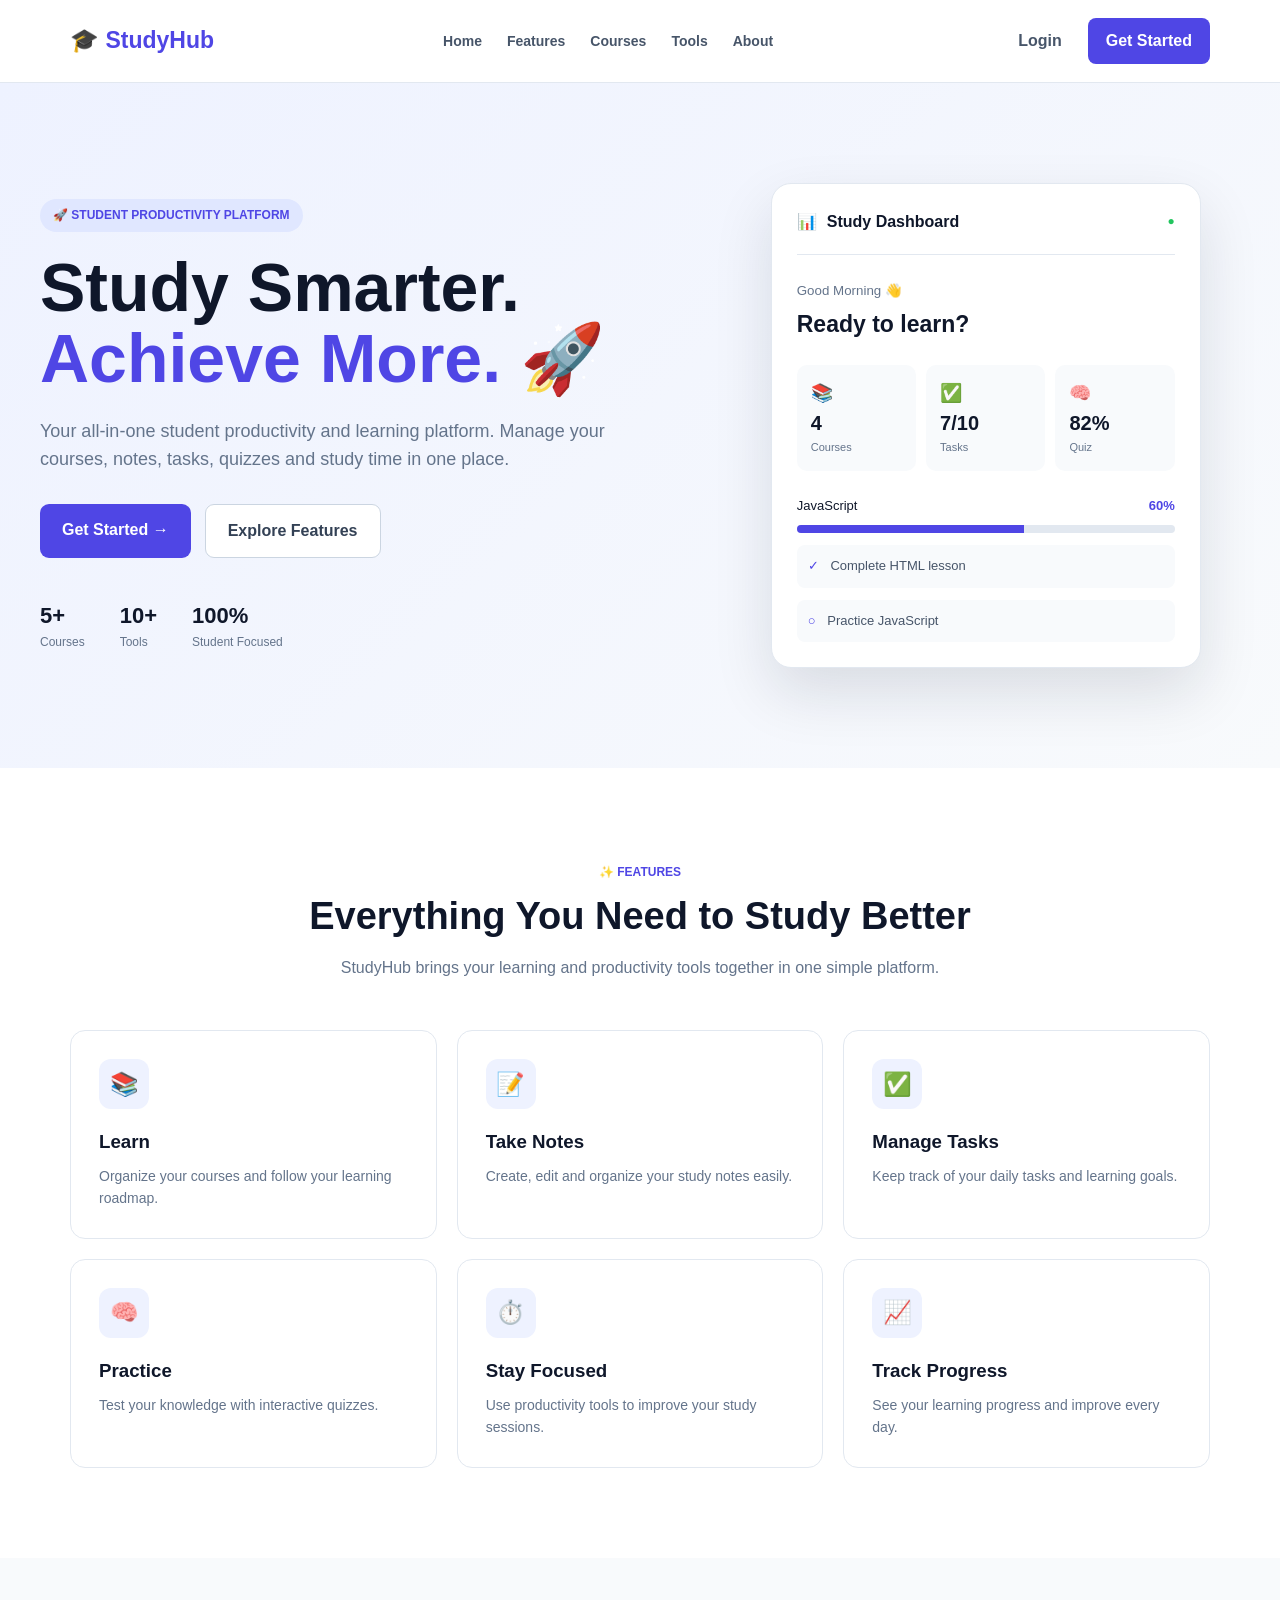
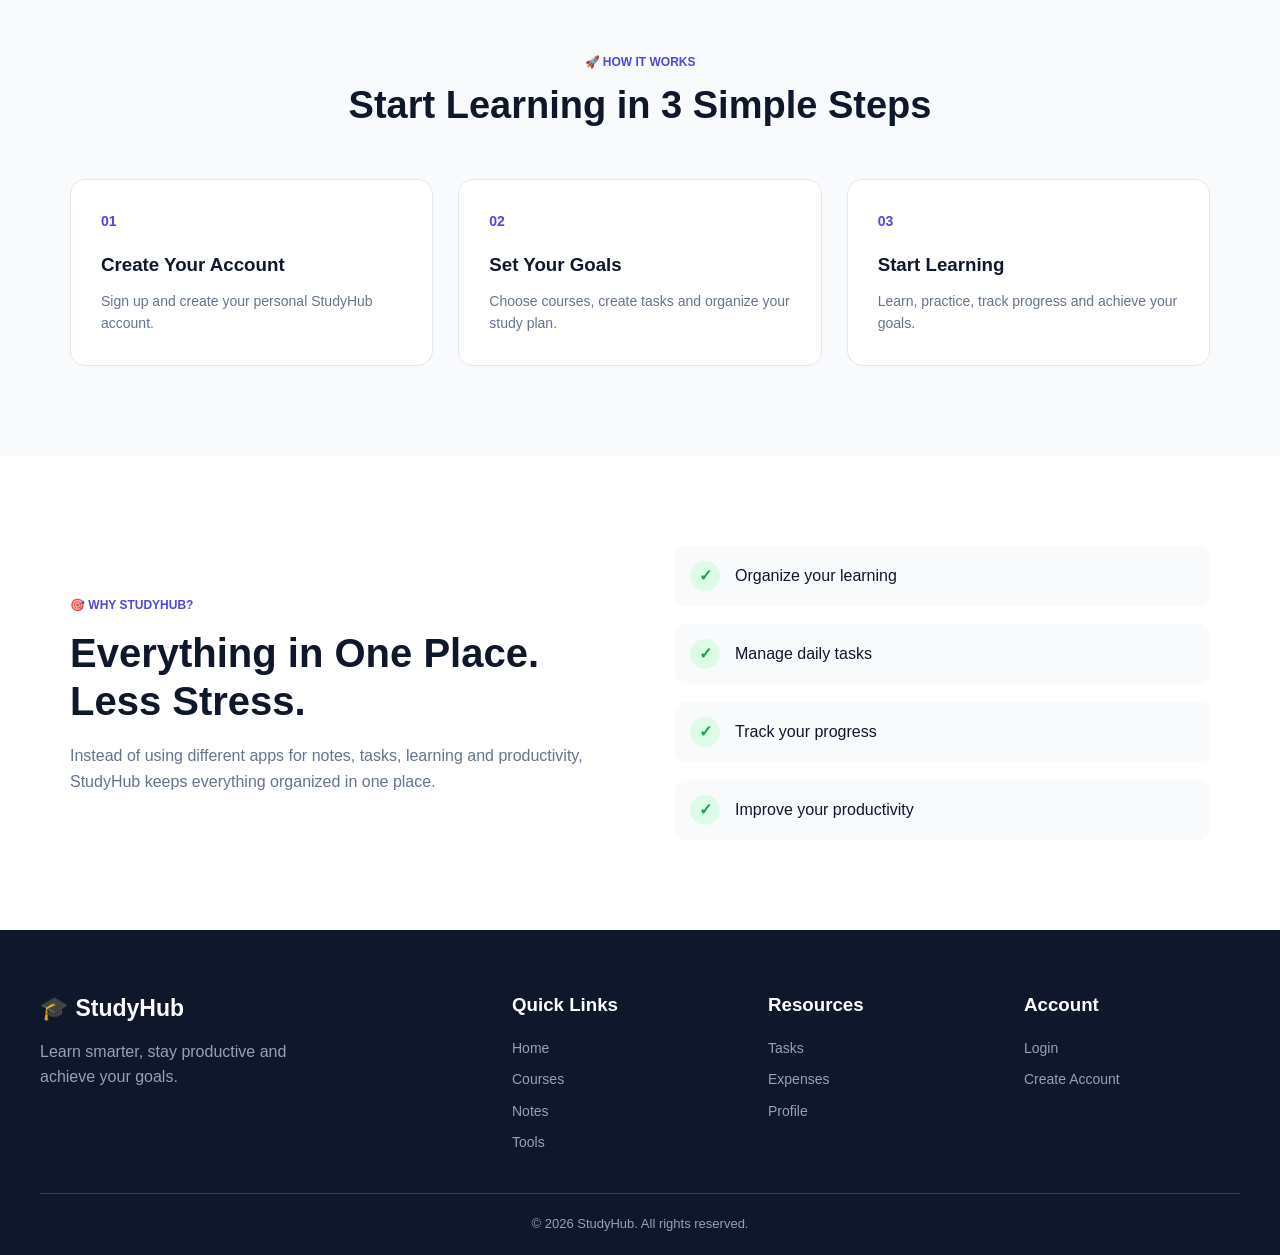
==== index.html @ edb4909f "code" ====
<!DOCTYPE html>
<html lang="en">

<head>

    <meta charset="UTF-8">

    <meta name="viewport"
        content="width=device-width, initial-scale=1.0">

    <title>StudyHub | Student Productivity Platform</title>

    <link rel="stylesheet"
        href="Css/style.css">

</head>


<body>


    <!-- =====================================================
         1. NAVBAR
         ===================================================== -->

    <header class="navbar">

        <div class="nav-container">

            <!-- Logo -->

            <a href="index.html"
                class="logo">

                🎓 StudyHub

            </a>


            <!-- Navigation -->

            <nav class="nav-links">

                <a href="index.html">
                    Home
                </a>

                <a href="#features">
                    Features
                </a>

                <a href="courses.html">
                    Courses
                </a>

                <a href="tools.html">
                    Tools
                </a>

                <a href="#about">
                    About
                </a>

            </nav>


            <!-- Auth Buttons -->

            <div class="nav-buttons">

                <a href="login.html"
                    class="login-btn">

                    Login

                </a>

                <a href="signup.html"
                    class="signup-btn">

                    Get Started

                </a>

            </div>

        </div>

    </header>



    <!-- =====================================================
         2. HERO SECTION
         ===================================================== -->

    <main>

        <section class="hero">

            <div class="hero-container">


                <!-- Hero Content -->

                <div class="hero-content">

                    <span class="hero-badge">

                        🚀 STUDENT PRODUCTIVITY PLATFORM

                    </span>


                    <h1>

                        Study Smarter.
                        <span>
                            Achieve More.
                        </span>
                        🚀

                    </h1>


                    <p>

                        Your all-in-one student productivity
                        and learning platform.

                        Manage your courses, notes, tasks,
                        quizzes and study time in one place.

                    </p>


                    <!-- Buttons -->

                    <div class="hero-buttons">

                        <a href="signup.html"
                            class="primary-btn">

                            Get Started →

                        </a>

                        <a href="#features"
                            class="secondary-btn">

                            Explore Features

                        </a>

                    </div>


                    <!-- Small Stats -->

                    <div class="hero-stats">

                        <div>

                            <strong>
                                5+
                            </strong>

                            <span>
                                Courses
                            </span>

                        </div>


                        <div>

                            <strong>
                                10+
                            </strong>

                            <span>
                                Tools
                            </span>

                        </div>


                        <div>

                            <strong>
                                100%
                            </strong>

                            <span>
                                Student Focused
                            </span>

                        </div>

                    </div>

                </div>



                <!-- Hero Dashboard Preview -->

                <div class="hero-preview">

                    <div class="preview-card">

                        <div class="preview-top">

                            <div>

                                <span>
                                    📊
                                </span>

                                <strong>
                                    Study Dashboard
                                </strong>

                            </div>

                            <span>
                                ●
                            </span>

                        </div>


                        <div class="preview-welcome">

                            <small>
                                Good Morning 👋
                            </small>

                            <h3>
                                Ready to learn?
                            </h3>

                        </div>


                        <div class="preview-stats">

                            <div>

                                <span>
                                    📚
                                </span>

                                <strong>
                                    4
                                </strong>

                                <small>
                                    Courses
                                </small>

                            </div>


                            <div>

                                <span>
                                    ✅
                                </span>

                                <strong>
                                    7/10
                                </strong>

                                <small>
                                    Tasks
                                </small>

                            </div>


                            <div>

                                <span>
                                    🧠
                                </span>

                                <strong>
                                    82%
                                </strong>

                                <small>
                                    Quiz
                                </small>

                            </div>

                        </div>


                        <div class="preview-progress">

                            <div class="progress-heading">

                                <span>
                                    JavaScript
                                </span>

                                <strong>
                                    60%
                                </strong>

                            </div>

                            <div class="progress-bar">

                                <div
                                    style="width: 60%;">
                                </div>

                            </div>

                        </div>


                        <div class="preview-task">

                            <span>
                                ✓
                            </span>

                            Complete HTML lesson

                        </div>


                        <div class="preview-task">

                            <span>
                                ○
                            </span>

                            Practice JavaScript

                        </div>

                    </div>

                </div>

            </div>

        </section>



        <!-- =====================================================
             3. FEATURES SECTION
             ===================================================== -->

        <section class="features-section"
            id="features">

            <div class="section-container">


                <div class="section-heading">

                    <span>
                        ✨ FEATURES
                    </span>

                    <h2>
                        Everything You Need
                        to Study Better
                    </h2>

                    <p>
                        StudyHub brings your learning
                        and productivity tools together
                        in one simple platform.
                    </p>

                </div>


                <div class="features-grid">


                    <div class="feature-card">

                        <div class="feature-icon">
                            📚
                        </div>

                        <h3>
                            Learn
                        </h3>

                        <p>
                            Organize your courses and
                            follow your learning roadmap.
                        </p>

                    </div>


                    <div class="feature-card">

                        <div class="feature-icon">
                            📝
                        </div>

                        <h3>
                            Take Notes
                        </h3>

                        <p>
                            Create, edit and organize
                            your study notes easily.
                        </p>

                    </div>


                    <div class="feature-card">

                        <div class="feature-icon">
                            ✅
                        </div>

                        <h3>
                            Manage Tasks
                        </h3>

                        <p>
                            Keep track of your daily
                            tasks and learning goals.
                        </p>

                    </div>


                    <div class="feature-card">

                        <div class="feature-icon">
                            🧠
                        </div>

                        <h3>
                            Practice
                        </h3>

                        <p>
                            Test your knowledge with
                            interactive quizzes.
                        </p>

                    </div>


                    <div class="feature-card">

                        <div class="feature-icon">
                            ⏱️
                        </div>

                        <h3>
                            Stay Focused
                        </h3>

                        <p>
                            Use productivity tools to
                            improve your study sessions.
                        </p>

                    </div>


                    <div class="feature-card">

                        <div class="feature-icon">
                            📈
                        </div>

                        <h3>
                            Track Progress
                        </h3>

                        <p>
                            See your learning progress
                            and improve every day.
                        </p>

                    </div>

                </div>

            </div>

        </section>



        <!-- =====================================================
             4. HOW IT WORKS
             ===================================================== -->

        <section class="how-section">

            <div class="section-container">


                <div class="section-heading">

                    <span>
                        🚀 HOW IT WORKS
                    </span>

                    <h2>
                        Start Learning in 3 Simple Steps
                    </h2>

                </div>


                <div class="steps-grid">


                    <div class="step-card">

                        <div class="step-number">
                            01
                        </div>

                        <h3>
                            Create Your Account
                        </h3>

                        <p>
                            Sign up and create your
                            personal StudyHub account.
                        </p>

                    </div>


                    <div class="step-card">

                        <div class="step-number">
                            02
                        </div>

                        <h3>
                            Set Your Goals
                        </h3>

                        <p>
                            Choose courses, create tasks
                            and organize your study plan.
                        </p>

                    </div>


                    <div class="step-card">

                        <div class="step-number">
                            03
                        </div>

                        <h3>
                            Start Learning
                        </h3>

                        <p>
                            Learn, practice, track progress
                            and achieve your goals.
                        </p>

                    </div>

                </div>

            </div>

        </section>



        <!-- =====================================================
             5. BENEFITS
             ===================================================== -->

        <section class="benefits-section"
            id="about">

            <div class="section-container">

                <div class="benefits-content">

                    <div>

                        <span class="section-label">
                            🎯 WHY STUDYHUB?
                        </span>

                        <h2>
                            Everything in One Place.
                            Less Stress.
                        </h2>

                        <p>
                            Instead of using different apps
                            for notes, tasks, learning and
                            productivity, StudyHub keeps
                            everything organized in one place.
                        </p>

                    </div>


                    <div class="benefits-list">

                        <div>
                            <span>✓</span>
                            <p>
                                Organize your learning
                            </p>
                        </div>

                        <div>
                            <span>✓</span>
                            <p>
                                Manage daily tasks
                            </p>
                        </div>

                        <div>
                            <span>✓</span>
                            <p>
                                Track your progress
                            </p>
                        </div>

                        <div>
                            <span>✓</span>
                            <p>
                                Improve your productivity
                            </p>
                        </div>

                    </div>

                </div>

            </div>

        </section>

    </main>



    <!-- =====================================================
         6. FOOTER
         ===================================================== -->

    <footer class="footer">

        <div class="footer-container">


            <div class="footer-brand">

                <a href="index.html"
                    class="logo">

                    🎓 StudyHub

                </a>

                <p>
                    Learn smarter, stay productive
                    and achieve your goals.
                </p>

            </div>


            <div class="footer-links">

                <h3>
                    Quick Links
                </h3>

                <a href="index.html">
                    Home
                </a>

                <a href="courses.html">
                    Courses
                </a>

                <a href="notes.html">
                    Notes
                </a>

                <a href="tools.html">
                    Tools
                </a>

            </div>


            <div class="footer-links">

                <h3>
                    Resources
                </h3>

                <a href="tasks.html">
                    Tasks
                </a>

                <a href="expenses.html">
                    Expenses
                </a>

                <a href="profile.html">
                    Profile
                </a>

            </div>


            <div class="footer-links">

                <h3>
                    Account
                </h3>

                <a href="login.html">
                    Login
                </a>

                <a href="signup.html">
                    Create Account
                </a>

            </div>

        </div>


        <div class="footer-bottom">

            <p>
                © 2026 StudyHub.
                All rights reserved.
            </p>

        </div>

    </footer>



    <!-- JavaScript -->

    <script src="js/script.js"></script>

</body>

</html>
---- Css/style.css ----
/* =====================================================
   STUDYHUB - GLOBAL STYLES
   ===================================================== */

* {
    margin: 0;
    padding: 0;
    box-sizing: border-box;
}

html {
    scroll-behavior: smooth;
}

body {
    font-family: Arial, Helvetica, sans-serif;
    background: #f8fafc;
    color: #0f172a;
    line-height: 1.6;
}

a {
    text-decoration: none;
}

button,
a {
    transition: 0.3s ease;
}


/* =====================================================
   NAVBAR
   ===================================================== */

.navbar {
    width: 100%;
    background: #ffffff;
    border-bottom: 1px solid #e2e8f0;
    position: sticky;
    top: 0;
    z-index: 1000;
}

.nav-container {
    max-width: 1200px;
    margin: auto;
    padding: 18px 30px;

    display: flex;
    align-items: center;
    justify-content: space-between;
    gap: 30px;
}

.logo {
    color: #4f46e5;
    font-size: 23px;
    font-weight: 800;
}

.nav-links {
    display: flex;
    align-items: center;
    gap: 25px;
}

.nav-links a {
    color: #475569;
    font-size: 14px;
    font-weight: 600;
}

.nav-links a:hover {
    color: #4f46e5;
}

.nav-buttons {
    display: flex;
    align-items: center;
    gap: 10px;
}

.login-btn {
    color: #475569;
    font-weight: 600;
    padding: 9px 16px;
}

.login-btn:hover {
    color: #4f46e5;
}

.signup-btn {
    background: #4f46e5;
    color: white;
    padding: 10px 18px;
    border-radius: 8px;
    font-weight: 600;
}

.signup-btn:hover {
    background: #4338ca;
}


/* =====================================================
   HERO
   ===================================================== */

.hero {
    padding: 100px 30px;
    background: linear-gradient(
        135deg,
        #eef2ff,
        #f8fafc
    );
}

.hero-container {
    max-width: 1200px;
    margin: auto;

    display: grid;
    grid-template-columns: 1.1fr 0.9fr;
    align-items: center;
    gap: 70px;
}

.hero-badge {
    display: inline-block;

    padding: 7px 13px;

    background: #e0e7ff;
    color: #4f46e5;

    border-radius: 30px;

    font-size: 12px;
    font-weight: 700;

    margin-bottom: 20px;
}

.hero-content h1 {
    font-size: clamp(42px, 6vw, 68px);
    line-height: 1.05;
    margin-bottom: 22px;
}

.hero-content h1 span {
    color: #4f46e5;
}

.hero-content > p {
    max-width: 580px;

    color: #64748b;

    font-size: 18px;

    margin-bottom: 30px;
}

.hero-buttons {
    display: flex;
    gap: 14px;
    flex-wrap: wrap;
}

.primary-btn {
    display: inline-block;

    background: #4f46e5;
    color: white;

    padding: 13px 22px;

    border-radius: 9px;

    font-weight: 700;
}

.primary-btn:hover {
    background: #4338ca;
    transform: translateY(-2px);
}

.secondary-btn {
    display: inline-block;

    background: white;
    color: #334155;

    border: 1px solid #cbd5e1;

    padding: 13px 22px;

    border-radius: 9px;

    font-weight: 700;
}

.secondary-btn:hover {
    border-color: #4f46e5;
    color: #4f46e5;
}


/* =====================================================
   HERO STATS
   ===================================================== */

.hero-stats {
    display: flex;
    gap: 35px;
    margin-top: 40px;
}

.hero-stats div {
    display: flex;
    flex-direction: column;
}

.hero-stats strong {
    font-size: 22px;
    color: #0f172a;
}

.hero-stats span {
    color: #64748b;
    font-size: 12px;
}


/* =====================================================
   HERO PREVIEW
   ===================================================== */

.hero-preview {
    display: flex;
    justify-content: center;
}

.preview-card {
    width: 100%;
    max-width: 430px;

    padding: 25px;

    background: white;

    border: 1px solid #e2e8f0;

    border-radius: 20px;

    box-shadow:
        0 25px 60px rgba(15, 23, 42, 0.12);
}

.preview-top {
    display: flex;
    justify-content: space-between;
    align-items: center;

    padding-bottom: 20px;

    border-bottom: 1px solid #e2e8f0;
}

.preview-top div {
    display: flex;
    align-items: center;
    gap: 10px;
}

.preview-top > span {
    color: #22c55e;
    font-size: 12px;
}

.preview-welcome {
    padding: 22px 0;
}

.preview-welcome small {
    color: #64748b;
}

.preview-welcome h3 {
    margin-top: 3px;
    font-size: 23px;
}

.preview-stats {
    display: grid;
    grid-template-columns: repeat(3, 1fr);
    gap: 10px;
}

.preview-stats div {
    background: #f8fafc;
    padding: 14px;
    border-radius: 10px;

    display: flex;
    flex-direction: column;
}

.preview-stats span {
    font-size: 18px;
}

.preview-stats strong {
    font-size: 20px;
}

.preview-stats small {
    color: #64748b;
    font-size: 11px;
}

.preview-progress {
    margin-top: 25px;
}

.progress-heading {
    display: flex;
    justify-content: space-between;

    font-size: 13px;

    margin-bottom: 8px;
}

.progress-heading strong {
    color: #4f46e5;
}

.progress-bar {
    height: 8px;

    background: #e2e8f0;

    border-radius: 20px;

    overflow: hidden;
}

.progress-bar div {
    height: 100%;
    background: #4f46e5;
}

.preview-task {
    margin-top: 12px;

    padding: 11px;

    background: #f8fafc;

    border-radius: 8px;

    font-size: 13px;

    color: #475569;
}

.preview-task span {
    color: #4f46e5;
    margin-right: 8px;
}


/* =====================================================
   COMMON SECTION
   ===================================================== */

.section-container {
    max-width: 1200px;
    margin: auto;
    padding: 90px 30px;
}

.section-heading {
    text-align: center;
    max-width: 700px;
    margin: 0 auto 50px;
}

.section-heading > span,
.section-label {
    color: #4f46e5;

    font-size: 12px;

    font-weight: 800;
}

.section-heading h2 {
    font-size: 38px;
    line-height: 1.2;

    margin: 10px 0 15px;
}

.section-heading p {
    color: #64748b;
}


/* =====================================================
   FEATURES
   ===================================================== */

.features-section {
    background: white;
}

.features-grid {
    display: grid;

    grid-template-columns:
        repeat(3, 1fr);

    gap: 20px;
}

.feature-card {
    padding: 28px;

    border: 1px solid #e2e8f0;

    border-radius: 15px;

    background: white;

    transition: 0.3s;
}

.feature-card:hover {
    transform: translateY(-5px);

    border-color: #c7d2fe;

    box-shadow:
        0 15px 30px rgba(15, 23, 42, 0.07);
}

.feature-icon {
    width: 50px;
    height: 50px;

    display: flex;
    align-items: center;
    justify-content: center;

    background: #eef2ff;

    border-radius: 12px;

    font-size: 23px;

    margin-bottom: 18px;
}

.feature-card h3 {
    margin-bottom: 8px;
}

.feature-card p {
    color: #64748b;
    font-size: 14px;
}


/* =====================================================
   HOW IT WORKS
   ===================================================== */

.how-section {
    background: #f8fafc;
}

.steps-grid {
    display: grid;

    grid-template-columns:
        repeat(3, 1fr);

    gap: 25px;
}

.step-card {
    background: white;

    padding: 30px;

    border-radius: 15px;

    border: 1px solid #e2e8f0;
}

.step-number {
    color: #4f46e5;

    font-size: 14px;

    font-weight: 800;

    margin-bottom: 18px;
}

.step-card h3 {
    margin-bottom: 10px;
}

.step-card p {
    color: #64748b;
    font-size: 14px;
}


/* =====================================================
   BENEFITS
   ===================================================== */

.benefits-section {
    background: white;
}

.benefits-content {
    display: grid;

    grid-template-columns:
        1fr 1fr;

    gap: 70px;

    align-items: center;
}

.benefits-content h2 {
    font-size: 40px;
    line-height: 1.2;

    margin: 12px 0 18px;
}

.benefits-content > div:first-child p {
    color: #64748b;
    max-width: 550px;
}

.benefits-list {
    display: flex;
    flex-direction: column;

    gap: 18px;
}

.benefits-list div {
    display: flex;
    align-items: center;
    gap: 15px;

    padding: 15px;

    background: #f8fafc;

    border-radius: 10px;
}

.benefits-list span {
    width: 30px;
    height: 30px;

    display: flex;
    align-items: center;
    justify-content: center;

    background: #dcfce7;

    color: #16a34a;

    border-radius: 50%;

    font-weight: bold;
}


/* =====================================================
   FOOTER
   ===================================================== */

.footer {
    background: #0f172a;

    color: white;

    padding: 60px 30px 20px;
}

.footer-container {
    max-width: 1200px;
    margin: auto;

    display: grid;

    grid-template-columns:
        2fr 1fr 1fr 1fr;

    gap: 40px;
}

.footer-brand .logo {
    color: white;
}

.footer-brand p {
    color: #94a3b8;

    margin-top: 12px;

    max-width: 280px;
}

.footer-links {
    display: flex;
    flex-direction: column;

    gap: 9px;
}

.footer-links h3 {
    margin-bottom: 8px;
}

.footer-links a {
    color: #94a3b8;

    font-size: 14px;
}

.footer-links a:hover {
    color: white;
}

.footer-bottom {
    max-width: 1200px;
    margin: 40px auto 0;

    padding-top: 20px;

    border-top: 1px solid #334155;

    text-align: center;

    color: #94a3b8;

    font-size: 13px;
}


/* =====================================================
   RESPONSIVE DESIGN
   ===================================================== */

@media (max-width: 950px) {

    .nav-links {
        display: none;
    }

    .hero-container {
        grid-template-columns: 1fr;
    }

    .hero-content {
        text-align: center;
    }

    .hero-content > p {
        margin-left: auto;
        margin-right: auto;
    }

    .hero-buttons,
    .hero-stats {
        justify-content: center;
    }

    .features-grid {
        grid-template-columns:
            repeat(2, 1fr);
    }

    .benefits-content {
        grid-template-columns: 1fr;
    }

    .footer-container {
        grid-template-columns:
            repeat(2, 1fr);
    }
}


@media (max-width: 600px) {

    .nav-container {
        padding: 15px 20px;
    }

    .signup-btn {
        padding: 8px 12px;
        font-size: 12px;
    }

    .hero {
        padding: 70px 20px;
    }

    .hero-content h1 {
        font-size: 42px;
    }

    .hero-stats {
        gap: 20px;
    }

    .preview-card {
        padding: 18px;
    }

    .features-grid,
    .steps-grid {
        grid-template-columns: 1fr;
    }

    .section-container {
        padding: 70px 20px;
    }

    .section-heading h2,
    .benefits-content h2 {
        font-size: 30px;
    }

    .footer-container {
        grid-template-columns: 1fr;
    }

}
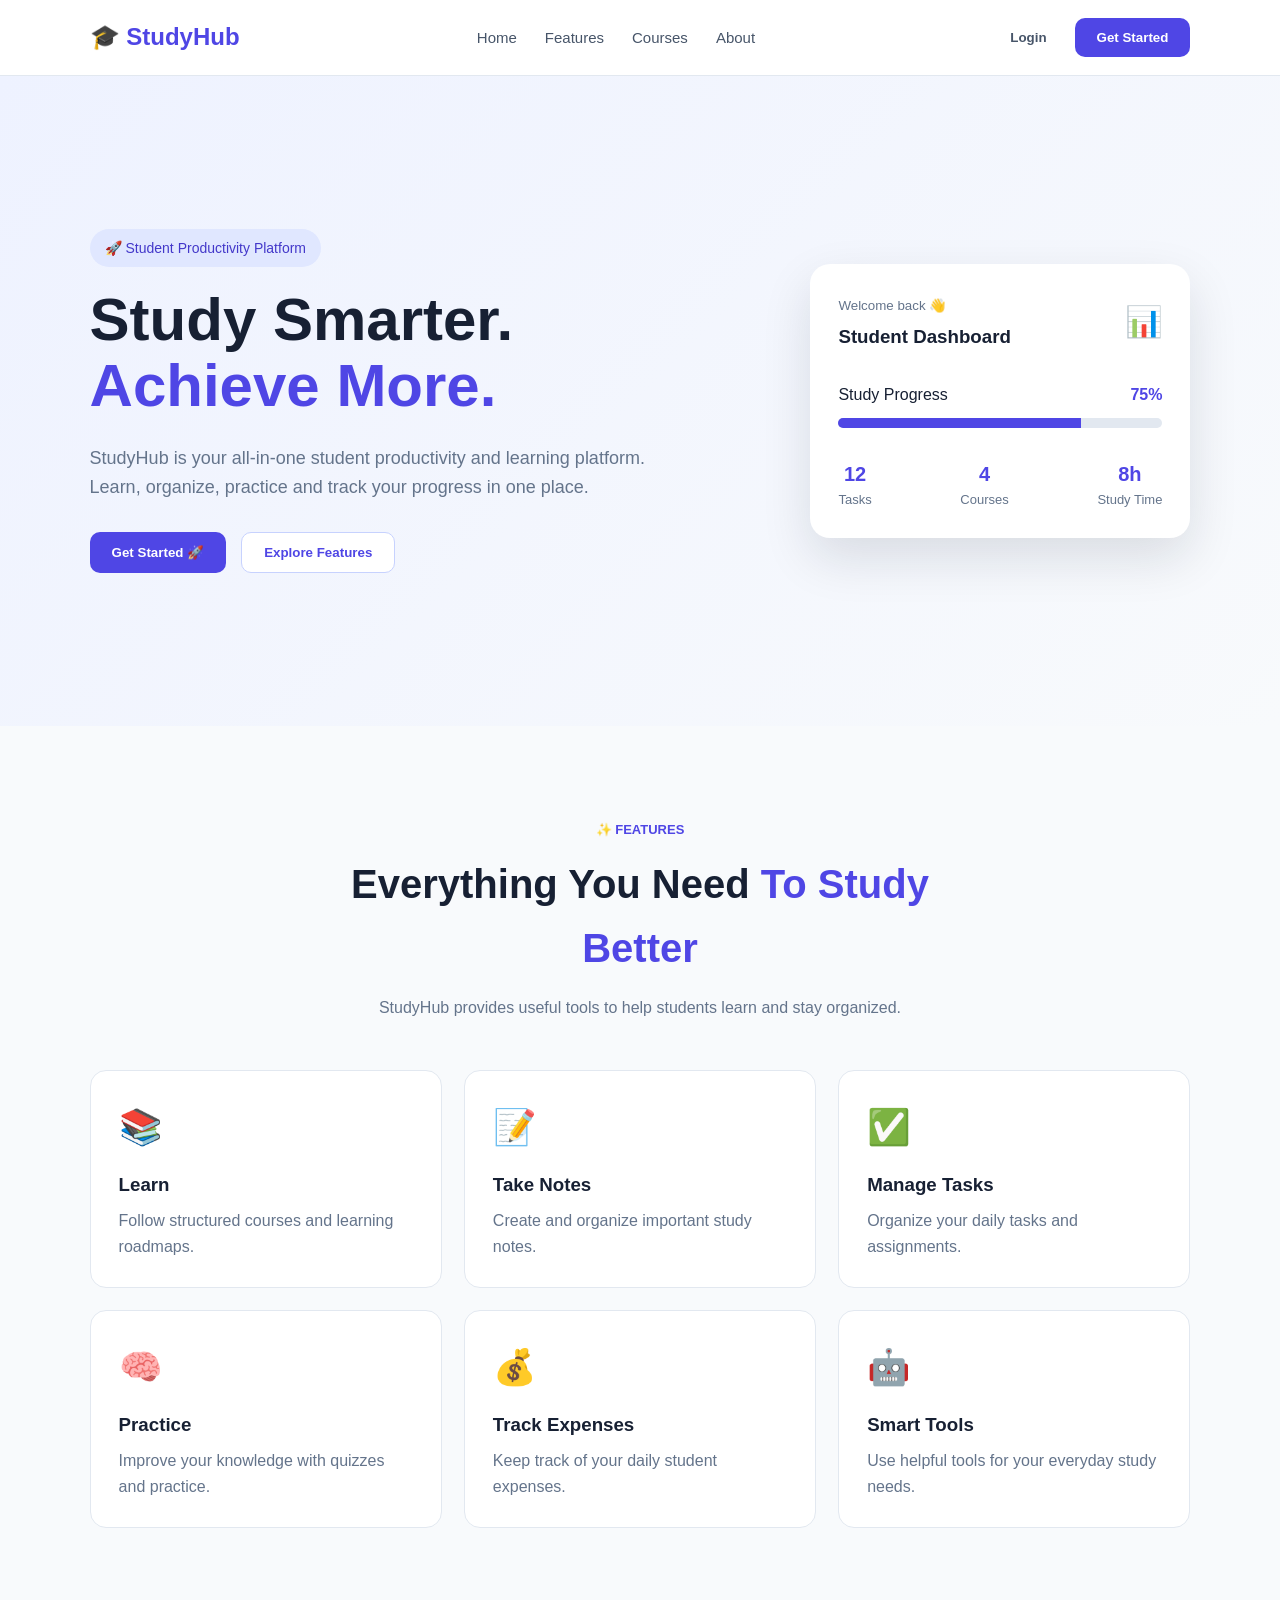
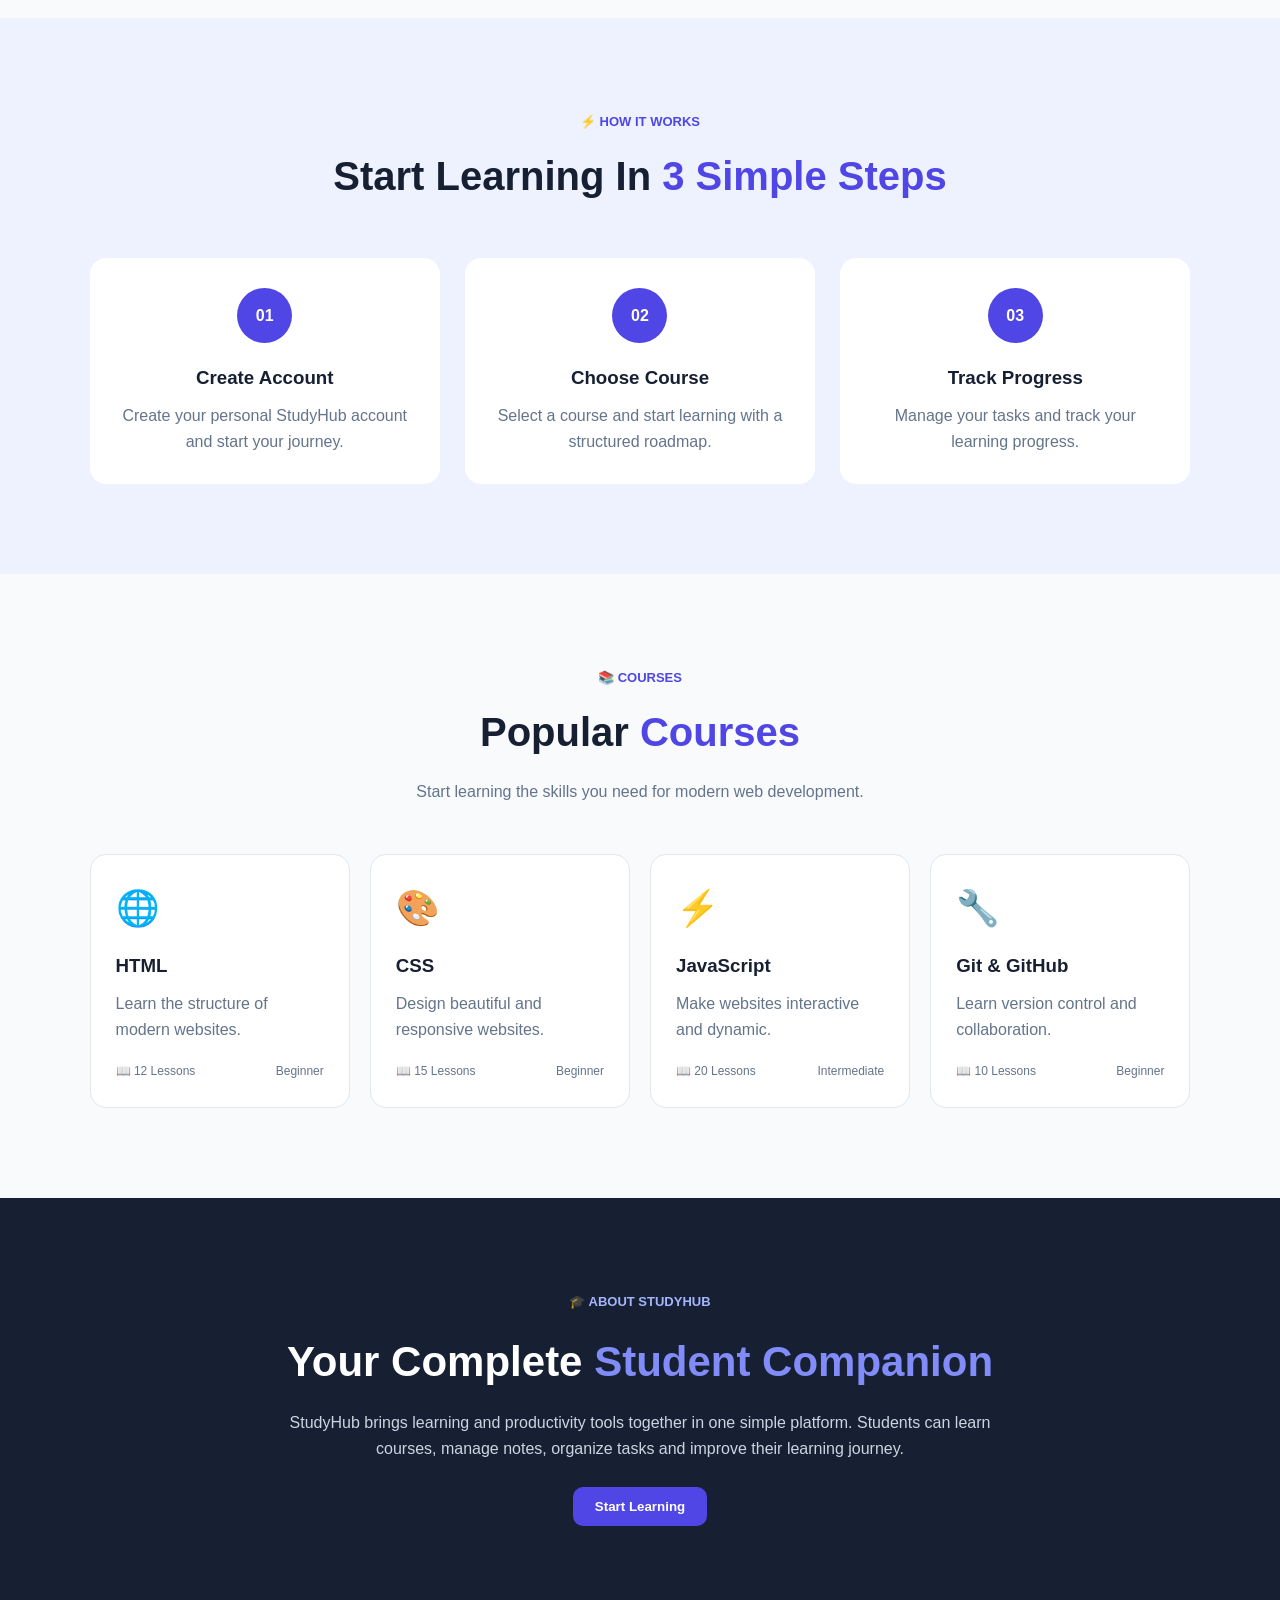
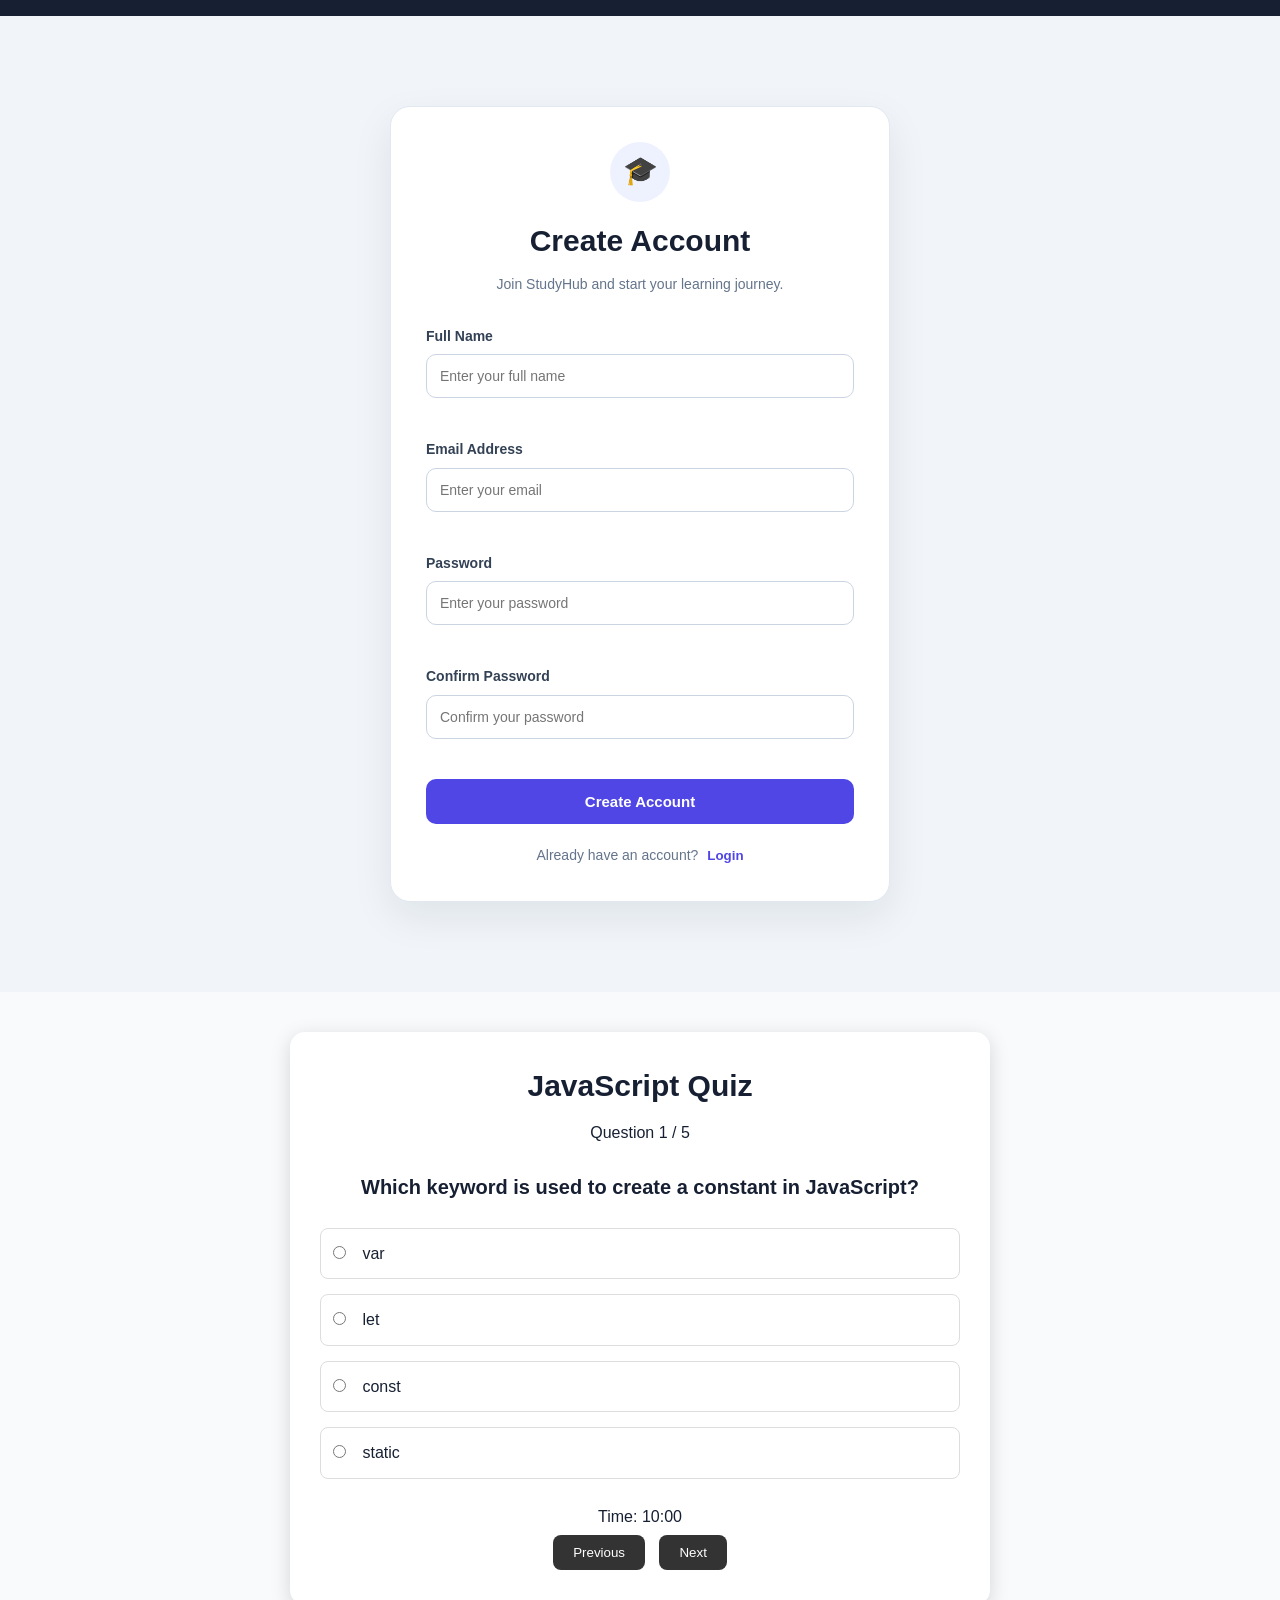
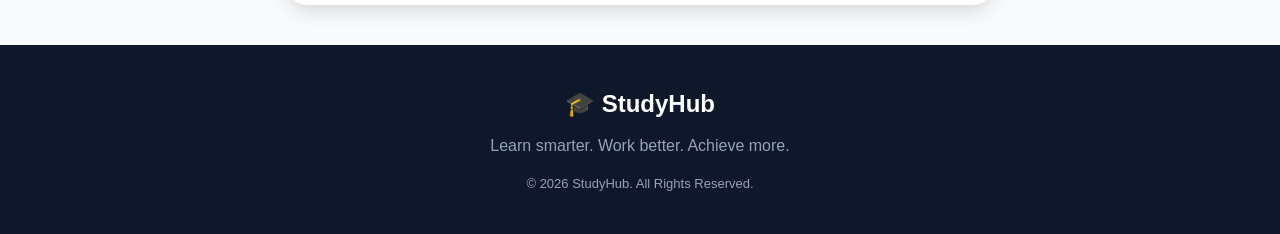
==== commit 63e5a359: "Update project" ====
--- a/index.html
+++ b/index.html
@@ -5,770 +5,1089 @@
 
     <meta charset="UTF-8">
 
-    <meta name="viewport"
-        content="width=device-width, initial-scale=1.0">
-
-    <title>StudyHub | Student Productivity Platform</title>
-
-    <link rel="stylesheet"
-        href="Css/style.css">
+    <meta name="viewport" content="width=device-width, initial-scale=1.0">
+
+    <title>StudyHub - Student Productivity Platform</title>
+
+    <link rel="stylesheet" href="./Css/style.css">
 
 </head>
 
-
 <body>
 
 
     <!-- =====================================================
-         1. NAVBAR
+         1. LANDING / HOME PAGE
          ===================================================== -->
 
     <header class="navbar">
 
-        <div class="nav-container">
-
-            <!-- Logo -->
-
-            <a href="index.html"
-                class="logo">
-
-                🎓 StudyHub
-
-            </a>
-
-
-            <!-- Navigation -->
-
-            <nav class="nav-links">
-
-                <a href="index.html">
-                    Home
-                </a>
-
-                <a href="#features">
-                    Features
-                </a>
-
-                <a href="courses.html">
-                    Courses
-                </a>
-
-                <a href="tools.html">
-                    Tools
-                </a>
-
-                <a href="#about">
-                    About
-                </a>
-
-            </nav>
-
-
-            <!-- Auth Buttons -->
-
-            <div class="nav-buttons">
-
-                <a href="login.html"
-                    class="login-btn">
+        <!-- Logo -->
+        <div class="logo">
+            🎓 StudyHub
+        </div>
+
+
+        <!-- Navigation -->
+        <nav class="nav-links">
+
+            <a href="#home">Home</a>
+
+            <a href="#features">Features</a>
+
+            <a href="#courses">Courses</a>
+
+            <a href="#about">About</a>
+
+        </nav>
+
+
+        <!-- Navbar Buttons -->
+        <div class="nav-buttons">
+
+            <button class="login-btn" id="loginButton">
+                Login
+            </button>
+
+            <button class="primary-btn" id="getStartedButton">
+                Get Started
+            </button>
+
+        </div>
+
+    </header>
+
+
+
+    <!-- =====================================================
+         HERO SECTION
+         ===================================================== -->
+
+    <section class="hero" id="home">
+
+        <div class="hero-content">
+
+            <span class="hero-badge">
+                🚀 Student Productivity Platform
+            </span>
+
+
+            <h1>
+                Study Smarter.
+                <span>Achieve More.</span>
+            </h1>
+
+
+            <p>
+                StudyHub is your all-in-one student productivity
+                and learning platform. Learn, organize, practice
+                and track your progress in one place.
+            </p>
+
+
+            <div class="hero-buttons">
+
+                <button
+                    class="primary-btn"
+                    id="heroGetStartedButton">
+
+                    Get Started 🚀
+
+                </button>
+
+
+                <button
+                    class="secondary-btn"
+                    id="exploreButton">
+
+                    Explore Features
+
+                </button>
+
+            </div>
+
+        </div>
+
+
+
+        <!-- Hero Dashboard Preview -->
+
+        <div class="hero-dashboard">
+
+            <div class="dashboard-top">
+
+                <div>
+                    <small>Welcome back 👋</small>
+
+                    <h3>Student Dashboard</h3>
+                </div>
+
+                <span class="dashboard-icon">
+                    📊
+                </span>
+
+            </div>
+
+
+            <div class="progress-title">
+
+                <span>Study Progress</span>
+
+                <strong>75%</strong>
+
+            </div>
+
+
+            <div class="progress-bar">
+
+                <div class="progress-fill"></div>
+
+            </div>
+
+
+            <div class="mini-stats">
+
+                <div class="mini-stat">
+
+                    <strong>12</strong>
+
+                    <span>Tasks</span>
+
+                </div>
+
+
+                <div class="mini-stat">
+
+                    <strong>4</strong>
+
+                    <span>Courses</span>
+
+                </div>
+
+
+                <div class="mini-stat">
+
+                    <strong>8h</strong>
+
+                    <span>Study Time</span>
+
+                </div>
+
+            </div>
+
+        </div>
+
+    </section>
+
+
+
+    <!-- =====================================================
+         FEATURES SECTION
+         ===================================================== -->
+
+    <section class="features-section" id="features">
+
+        <div class="section-heading">
+
+            <span>✨ FEATURES</span>
+
+            <h2>
+                Everything You Need
+                <span>To Study Better</span>
+            </h2>
+
+            <p>
+                StudyHub provides useful tools to help students
+                learn and stay organized.
+            </p>
+
+        </div>
+
+
+
+        <div class="features-grid">
+
+
+            <!-- Feature 1 -->
+
+            <div class="feature-card">
+
+                <div class="feature-icon">
+                    📚
+                </div>
+
+                <h3>Learn</h3>
+
+                <p>
+                    Follow structured courses and learning
+                    roadmaps.
+                </p>
+
+            </div>
+
+
+
+            <!-- Feature 2 -->
+
+            <div class="feature-card">
+
+                <div class="feature-icon">
+                    📝
+                </div>
+
+                <h3>Take Notes</h3>
+
+                <p>
+                    Create and organize important study notes.
+                </p>
+
+            </div>
+
+
+
+            <!-- Feature 3 -->
+
+            <div class="feature-card">
+
+                <div class="feature-icon">
+                    ✅
+                </div>
+
+                <h3>Manage Tasks</h3>
+
+                <p>
+                    Organize your daily tasks and assignments.
+                </p>
+
+            </div>
+
+
+
+            <!-- Feature 4 -->
+
+            <div class="feature-card">
+
+                <div class="feature-icon">
+                    🧠
+                </div>
+
+                <h3>Practice</h3>
+
+                <p>
+                    Improve your knowledge with quizzes and
+                    practice.
+                </p>
+
+            </div>
+
+
+
+            <!-- Feature 5 -->
+
+            <div class="feature-card">
+
+                <div class="feature-icon">
+                    💰
+                </div>
+
+                <h3>Track Expenses</h3>
+
+                <p>
+                    Keep track of your daily student expenses.
+                </p>
+
+            </div>
+
+
+
+            <!-- Feature 6 -->
+
+            <div class="feature-card">
+
+                <div class="feature-icon">
+                    🤖
+                </div>
+
+                <h3>Smart Tools</h3>
+
+                <p>
+                    Use helpful tools for your everyday study
+                    needs.
+                </p>
+
+            </div>
+
+        </div>
+
+    </section>
+
+
+
+    <!-- =====================================================
+         HOW IT WORKS
+         ===================================================== -->
+
+    <section class="how-section">
+
+        <div class="section-heading">
+
+            <span>⚡ HOW IT WORKS</span>
+
+            <h2>
+                Start Learning In
+                <span>3 Simple Steps</span>
+            </h2>
+
+        </div>
+
+
+        <div class="steps-grid">
+
+
+            <!-- Step 1 -->
+
+            <div class="step-card">
+
+                <div class="step-number">
+                    01
+                </div>
+
+                <h3>Create Account</h3>
+
+                <p>
+                    Create your personal StudyHub account
+                    and start your journey.
+                </p>
+
+            </div>
+
+
+
+            <!-- Step 2 -->
+
+            <div class="step-card">
+
+                <div class="step-number">
+                    02
+                </div>
+
+                <h3>Choose Course</h3>
+
+                <p>
+                    Select a course and start learning
+                    with a structured roadmap.
+                </p>
+
+            </div>
+
+
+
+            <!-- Step 3 -->
+
+            <div class="step-card">
+
+                <div class="step-number">
+                    03
+                </div>
+
+                <h3>Track Progress</h3>
+
+                <p>
+                    Manage your tasks and track your
+                    learning progress.
+                </p>
+
+            </div>
+
+        </div>
+
+    </section>
+
+
+
+    <!-- =====================================================
+         COURSES PREVIEW
+         ===================================================== -->
+
+    <section class="courses-section" id="courses">
+
+        <div class="section-heading">
+
+            <span>📚 COURSES</span>
+
+            <h2>
+                Popular
+                <span>Courses</span>
+            </h2>
+
+            <p>
+                Start learning the skills you need for
+                modern web development.
+            </p>
+
+        </div>
+
+
+
+        <div class="courses-grid">
+
+
+            <!-- HTML -->
+
+            <div class="course-card">
+
+                <div class="course-icon">
+                    🌐
+                </div>
+
+                <h3>HTML</h3>
+
+                <p>
+                    Learn the structure of modern websites.
+                </p>
+
+                <div class="course-details">
+
+                    <span>
+                        📖 12 Lessons
+                    </span>
+
+                    <span>
+                        Beginner
+                    </span>
+
+                </div>
+
+            </div>
+
+
+
+            <!-- CSS -->
+
+            <div class="course-card">
+
+                <div class="course-icon">
+                    🎨
+                </div>
+
+                <h3>CSS</h3>
+
+                <p>
+                    Design beautiful and responsive websites.
+                </p>
+
+                <div class="course-details">
+
+                    <span>
+                        📖 15 Lessons
+                    </span>
+
+                    <span>
+                        Beginner
+                    </span>
+
+                </div>
+
+            </div>
+
+
+
+            <!-- JavaScript -->
+
+            <div class="course-card">
+
+                <div class="course-icon">
+                    ⚡
+                </div>
+
+                <h3>JavaScript</h3>
+
+                <p>
+                    Make websites interactive and dynamic.
+                </p>
+
+                <div class="course-details">
+
+                    <span>
+                        📖 20 Lessons
+                    </span>
+
+                    <span>
+                        Intermediate
+                    </span>
+
+                </div>
+
+            </div>
+
+
+
+            <!-- Git -->
+
+            <div class="course-card">
+
+                <div class="course-icon">
+                    🔧
+                </div>
+
+                <h3>Git & GitHub</h3>
+
+                <p>
+                    Learn version control and collaboration.
+                </p>
+
+                <div class="course-details">
+
+                    <span>
+                        📖 10 Lessons
+                    </span>
+
+                    <span>
+                        Beginner
+                    </span>
+
+                </div>
+
+            </div>
+
+        </div>
+
+    </section>
+
+
+
+    <!-- =====================================================
+         ABOUT SECTION
+         ===================================================== -->
+
+    <section class="about-section" id="about">
+
+        <div class="about-content">
+
+            <span>
+                🎓 ABOUT STUDYHUB
+            </span>
+
+            <h2>
+                Your Complete
+                <span>Student Companion</span>
+            </h2>
+
+            <p>
+                StudyHub brings learning and productivity tools
+                together in one simple platform. Students can
+                learn courses, manage notes, organize tasks and
+                improve their learning journey.
+            </p>
+
+            <button
+                class="primary-btn"
+                id="aboutButton">
+
+                Start Learning
+
+            </button>
+
+        </div>
+
+    </section>
+
+
+
+<!-- =====================================================
+     2. LOGIN & SIGNUP
+     ===================================================== -->
+
+<section class="auth-section" id="auth">
+
+    <div class="auth-container">
+
+
+        <!-- ================= SIGNUP FORM ================= -->
+
+        <div class="auth-box" id="signupBox">
+
+            <div class="auth-header">
+
+                <span class="auth-icon">
+                    🎓
+                </span>
+
+                <h2>Create Account</h2>
+
+                <p>
+                    Join StudyHub and start your learning journey.
+                </p>
+
+            </div>
+
+
+            <form id="signupForm">
+
+
+                <!-- Name -->
+
+                <div class="input-group">
+
+                    <label for="signupName">
+                        Full Name
+                    </label>
+
+                    <input
+                        type="text"
+                        id="signupName"
+                        placeholder="Enter your full name"
+                    >
+
+                    <small
+                        class="error-message"
+                        id="signupNameError">
+                    </small>
+
+                </div>
+
+
+
+                <!-- Email -->
+
+                <div class="input-group">
+
+                    <label for="signupEmail">
+                        Email Address
+                    </label>
+
+                    <input
+                        type="email"
+                        id="signupEmail"
+                        placeholder="Enter your email"
+                    >
+
+                    <small
+                        class="error-message"
+                        id="signupEmailError">
+                    </small>
+
+                </div>
+
+
+
+                <!-- Password -->
+
+                <div class="input-group">
+
+                    <label for="signupPassword">
+                        Password
+                    </label>
+
+                    <input
+                        type="password"
+                        id="signupPassword"
+                        placeholder="Enter your password"
+                    >
+
+                    <small
+                        class="error-message"
+                        id="signupPasswordError">
+                    </small>
+
+                </div>
+
+
+
+                <!-- Confirm Password -->
+
+                <div class="input-group">
+
+                    <label for="confirmPassword">
+                        Confirm Password
+                    </label>
+
+                    <input
+                        type="password"
+                        id="confirmPassword"
+                        placeholder="Confirm your password"
+                    >
+
+                    <small
+                        class="error-message"
+                        id="confirmPasswordError">
+                    </small>
+
+                </div>
+
+
+
+                <!-- Signup Button -->
+
+                <button
+                    type="submit"
+                    class="auth-btn">
+
+                    Create Account
+
+                </button>
+
+            </form>
+
+
+            <p class="auth-switch">
+
+                Already have an account?
+
+                <button
+                    type="button"
+                    id="showLogin">
 
                     Login
 
-                </a>
-
-                <a href="signup.html"
-                    class="signup-btn">
-
-                    Get Started
-
-                </a>
-
-            </div>
-
-        </div>
-
-    </header>
-
-
-
-    <!-- =====================================================
-         2. HERO SECTION
-         ===================================================== -->
-
-    <main>
-
-        <section class="hero">
-
-            <div class="hero-container">
-
-
-                <!-- Hero Content -->
-
-                <div class="hero-content">
-
-                    <span class="hero-badge">
-
-                        🚀 STUDENT PRODUCTIVITY PLATFORM
-
-                    </span>
-
-
-                    <h1>
-
-                        Study Smarter.
+                </button>
+
+            </p>
+
+        </div>
+
+
+
+        <!-- ================= LOGIN FORM ================= -->
+
+        <div
+            class="auth-box hidden"
+            id="loginBox">
+
+            <div class="auth-header">
+
+                <span class="auth-icon">
+                    👋
+                </span>
+
+                <h2>Welcome Back</h2>
+
+                <p>
+                    Login to continue your learning journey.
+                </p>
+
+            </div>
+
+
+            <form id="loginForm">
+
+
+                <!-- Login Email -->
+
+                <div class="input-group">
+
+                    <label for="loginEmail">
+                        Email Address
+                    </label>
+
+                    <input
+                        type="email"
+                        id="loginEmail"
+                        placeholder="Enter your email"
+                    >
+
+                    <small
+                        class="error-message"
+                        id="loginEmailError">
+                    </small>
+
+                </div>
+
+
+
+                <!-- Login Password -->
+
+                <div class="input-group">
+
+                    <label for="loginPassword">
+                        Password
+                    </label>
+
+                    <input
+                        type="password"
+                        id="loginPassword"
+                        placeholder="Enter your password"
+                    >
+
+                    <small
+                        class="error-message"
+                        id="loginPasswordError">
+                    </small>
+
+                </div>
+
+
+
+                <!-- Remember Me -->
+
+                <div class="remember-row">
+
+                    <label class="checkbox-label">
+
+                        <input
+                            type="checkbox"
+                            id="rememberMe">
+
                         <span>
-                            Achieve More.
+                            Remember me
                         </span>
-                        🚀
-
-                    </h1>
-
-
-                    <p>
-
-                        Your all-in-one student productivity
-                        and learning platform.
-
-                        Manage your courses, notes, tasks,
-                        quizzes and study time in one place.
-
-                    </p>
-
-
-                    <!-- Buttons -->
-
-                    <div class="hero-buttons">
-
-                        <a href="signup.html"
-                            class="primary-btn">
-
-                            Get Started →
-
-                        </a>
-
-                        <a href="#features"
-                            class="secondary-btn">
-
-                            Explore Features
-
-                        </a>
-
-                    </div>
-
-
-                    <!-- Small Stats -->
-
-                    <div class="hero-stats">
-
-                        <div>
-
-                            <strong>
-                                5+
-                            </strong>
-
-                            <span>
-                                Courses
-                            </span>
-
-                        </div>
-
-
-                        <div>
-
-                            <strong>
-                                10+
-                            </strong>
-
-                            <span>
-                                Tools
-                            </span>
-
-                        </div>
-
-
-                        <div>
-
-                            <strong>
-                                100%
-                            </strong>
-
-                            <span>
-                                Student Focused
-                            </span>
-
-                        </div>
-
-                    </div>
-
-                </div>
-
-
-
-                <!-- Hero Dashboard Preview -->
-
-                <div class="hero-preview">
-
-                    <div class="preview-card">
-
-                        <div class="preview-top">
-
-                            <div>
-
-                                <span>
-                                    📊
-                                </span>
-
-                                <strong>
-                                    Study Dashboard
-                                </strong>
-
-                            </div>
-
-                            <span>
-                                ●
-                            </span>
-
-                        </div>
-
-
-                        <div class="preview-welcome">
-
-                            <small>
-                                Good Morning 👋
-                            </small>
-
-                            <h3>
-                                Ready to learn?
-                            </h3>
-
-                        </div>
-
-
-                        <div class="preview-stats">
-
-                            <div>
-
-                                <span>
-                                    📚
-                                </span>
-
-                                <strong>
-                                    4
-                                </strong>
-
-                                <small>
-                                    Courses
-                                </small>
-
-                            </div>
-
-
-                            <div>
-
-                                <span>
-                                    ✅
-                                </span>
-
-                                <strong>
-                                    7/10
-                                </strong>
-
-                                <small>
-                                    Tasks
-                                </small>
-
-                            </div>
-
-
-                            <div>
-
-                                <span>
-                                    🧠
-                                </span>
-
-                                <strong>
-                                    82%
-                                </strong>
-
-                                <small>
-                                    Quiz
-                                </small>
-
-                            </div>
-
-                        </div>
-
-
-                        <div class="preview-progress">
-
-                            <div class="progress-heading">
-
-                                <span>
-                                    JavaScript
-                                </span>
-
-                                <strong>
-                                    60%
-                                </strong>
-
-                            </div>
-
-                            <div class="progress-bar">
-
-                                <div
-                                    style="width: 60%;">
-                                </div>
-
-                            </div>
-
-                        </div>
-
-
-                        <div class="preview-task">
-
-                            <span>
-                                ✓
-                            </span>
-
-                            Complete HTML lesson
-
-                        </div>
-
-
-                        <div class="preview-task">
-
-                            <span>
-                                ○
-                            </span>
-
-                            Practice JavaScript
-
-                        </div>
-
-                    </div>
-
-                </div>
-
-            </div>
-
-        </section>
-
-
-
-        <!-- =====================================================
-             3. FEATURES SECTION
-             ===================================================== -->
-
-        <section class="features-section"
-            id="features">
-
-            <div class="section-container">
-
-
-                <div class="section-heading">
-
-                    <span>
-                        ✨ FEATURES
-                    </span>
-
-                    <h2>
-                        Everything You Need
-                        to Study Better
-                    </h2>
-
-                    <p>
-                        StudyHub brings your learning
-                        and productivity tools together
-                        in one simple platform.
-                    </p>
-
-                </div>
-
-
-                <div class="features-grid">
-
-
-                    <div class="feature-card">
-
-                        <div class="feature-icon">
-                            📚
-                        </div>
-
-                        <h3>
-                            Learn
-                        </h3>
-
-                        <p>
-                            Organize your courses and
-                            follow your learning roadmap.
-                        </p>
-
-                    </div>
-
-
-                    <div class="feature-card">
-
-                        <div class="feature-icon">
-                            📝
-                        </div>
-
-                        <h3>
-                            Take Notes
-                        </h3>
-
-                        <p>
-                            Create, edit and organize
-                            your study notes easily.
-                        </p>
-
-                    </div>
-
-
-                    <div class="feature-card">
-
-                        <div class="feature-icon">
-                            ✅
-                        </div>
-
-                        <h3>
-                            Manage Tasks
-                        </h3>
-
-                        <p>
-                            Keep track of your daily
-                            tasks and learning goals.
-                        </p>
-
-                    </div>
-
-
-                    <div class="feature-card">
-
-                        <div class="feature-icon">
-                            🧠
-                        </div>
-
-                        <h3>
-                            Practice
-                        </h3>
-
-                        <p>
-                            Test your knowledge with
-                            interactive quizzes.
-                        </p>
-
-                    </div>
-
-
-                    <div class="feature-card">
-
-                        <div class="feature-icon">
-                            ⏱️
-                        </div>
-
-                        <h3>
-                            Stay Focused
-                        </h3>
-
-                        <p>
-                            Use productivity tools to
-                            improve your study sessions.
-                        </p>
-
-                    </div>
-
-
-                    <div class="feature-card">
-
-                        <div class="feature-icon">
-                            📈
-                        </div>
-
-                        <h3>
-                            Track Progress
-                        </h3>
-
-                        <p>
-                            See your learning progress
-                            and improve every day.
-                        </p>
-
-                    </div>
-
-                </div>
-
-            </div>
-
-        </section>
-
-
-
-        <!-- =====================================================
-             4. HOW IT WORKS
-             ===================================================== -->
-
-        <section class="how-section">
-
-            <div class="section-container">
-
-
-                <div class="section-heading">
-
-                    <span>
-                        🚀 HOW IT WORKS
-                    </span>
-
-                    <h2>
-                        Start Learning in 3 Simple Steps
-                    </h2>
-
-                </div>
-
-
-                <div class="steps-grid">
-
-
-                    <div class="step-card">
-
-                        <div class="step-number">
-                            01
-                        </div>
-
-                        <h3>
-                            Create Your Account
-                        </h3>
-
-                        <p>
-                            Sign up and create your
-                            personal StudyHub account.
-                        </p>
-
-                    </div>
-
-
-                    <div class="step-card">
-
-                        <div class="step-number">
-                            02
-                        </div>
-
-                        <h3>
-                            Set Your Goals
-                        </h3>
-
-                        <p>
-                            Choose courses, create tasks
-                            and organize your study plan.
-                        </p>
-
-                    </div>
-
-
-                    <div class="step-card">
-
-                        <div class="step-number">
-                            03
-                        </div>
-
-                        <h3>
-                            Start Learning
-                        </h3>
-
-                        <p>
-                            Learn, practice, track progress
-                            and achieve your goals.
-                        </p>
-
-                    </div>
-
-                </div>
-
-            </div>
-
-        </section>
-
-
-
-        <!-- =====================================================
-             5. BENEFITS
-             ===================================================== -->
-
-        <section class="benefits-section"
-            id="about">
-
-            <div class="section-container">
-
-                <div class="benefits-content">
-
-                    <div>
-
-                        <span class="section-label">
-                            🎯 WHY STUDYHUB?
-                        </span>
-
-                        <h2>
-                            Everything in One Place.
-                            Less Stress.
-                        </h2>
-
-                        <p>
-                            Instead of using different apps
-                            for notes, tasks, learning and
-                            productivity, StudyHub keeps
-                            everything organized in one place.
-                        </p>
-
-                    </div>
-
-
-                    <div class="benefits-list">
-
-                        <div>
-                            <span>✓</span>
-                            <p>
-                                Organize your learning
-                            </p>
-                        </div>
-
-                        <div>
-                            <span>✓</span>
-                            <p>
-                                Manage daily tasks
-                            </p>
-                        </div>
-
-                        <div>
-                            <span>✓</span>
-                            <p>
-                                Track your progress
-                            </p>
-                        </div>
-
-                        <div>
-                            <span>✓</span>
-                            <p>
-                                Improve your productivity
-                            </p>
-                        </div>
-
-                    </div>
-
-                </div>
-
-            </div>
-
-        </section>
-
-    </main>
-
-
-
-    <!-- =====================================================
-         6. FOOTER
+
+                    </label>
+
+                </div>
+
+
+
+                <!-- Login Button -->
+
+                <button
+                    type="submit"
+                    class="auth-btn">
+
+                    Login
+
+                </button>
+
+            </form>
+
+
+            <p class="auth-switch">
+
+                Don't have an account?
+
+                <button
+                    type="button"
+                    id="showSignup">
+
+                    Create Account
+
+                </button>
+
+            </p>
+
+        </div>
+
+
+    </div>
+
+</section>
+
+
+
+    <!-- =====================================================
+         3. STUDENT DASHBOARD
+         ===================================================== -->
+
+    <!-- Is section ka complete code next step mein add hoga -->
+
+
+
+    <!-- =====================================================
+         4. LEARNING / COURSES
+         ===================================================== -->
+
+    <!-- Is section ka complete code next step mein add hoga -->
+
+
+
+    <!-- =====================================================
+         5. COURSE ROADMAP
+         ===================================================== -->
+
+    <!-- Is section ka complete code next step mein add hoga -->
+
+
+
+    <!-- =====================================================
+         6. NOTES MANAGER
+         ===================================================== -->
+
+    <!-- Is section ka complete code next step mein add hoga -->
+
+
+
+    <!-- =====================================================
+         7. TODO / TASK MANAGER
+         ===================================================== -->
+
+    <!-- Is section ka complete code next step mein add hoga -->
+
+
+
+    <!-- =====================================================
+         8. QUIZ SYSTEM - HARIS
+         ===================================================== -->
+         
+     <div class="quiz-section">
+
+    <h2>JavaScript Quiz</h2>
+
+    <p id="question-number">Question 1 / 5</p>
+
+    <h3 id="question">Question will appear here</h3>
+
+    <div class="quiz-options">
+
+        <label>
+            <input type="radio" name="answer" value="var">
+            <span id="option1">var</span>
+        </label>
+
+        <label>
+            <input type="radio" name="answer" value="let">
+            <span id="option2">let</span>
+        </label>
+
+        <label>
+            <input type="radio" name="answer" value="const">
+            <span id="option3">const</span>
+        </label>
+
+        <label>
+            <input type="radio" name="answer" value="static">
+            <span id="option4">static</span>
+        </label>
+
+    </div>
+
+    <p id="timer">Time: 10:00</p>
+
+    <button type="button" id="previous">Previous</button>
+    <button type="button" id="next">Next</button>
+
+</div>
+     
+
+
+    <!-- =====================================================
+         9. POMODORO TIMER - HARIS
+         ===================================================== -->
+
+    <!-- HARIS WILL ADD CODE HERE -->
+
+
+
+    <!-- =====================================================
+         10. EXPENSE TRACKER
+         ===================================================== -->
+
+    <!-- Is section ka complete code next step mein add hoga -->
+
+
+
+    <!-- =====================================================
+         11. STUDY PROGRESS - HARIS
+         ===================================================== -->
+
+    <!-- HARIS WILL ADD CODE HERE -->
+
+
+
+    <!-- =====================================================
+         12. AI / SMART TOOLS
+         ===================================================== -->
+
+    <!-- Is section ka complete code next step mein add hoga -->
+
+
+
+    <!-- =====================================================
+         13. SEARCH - HARIS
+         ===================================================== -->
+
+    <!-- HARIS WILL ADD CODE HERE -->
+
+
+
+    <!-- =====================================================
+         14. FAVORITES / BOOKMARKS - HARIS
+         ===================================================== -->
+
+    <!-- HARIS WILL ADD CODE HERE -->
+
+
+
+    <!-- =====================================================
+         15. DARK / LIGHT MODE - HARIS
+         ===================================================== -->
+
+    <!-- HARIS WILL ADD CODE HERE -->
+
+
+
+    <!-- =====================================================
+         16. NOTIFICATIONS / TOASTS - HARIS
+         ===================================================== -->
+
+    <!-- HARIS WILL ADD CODE HERE -->
+
+
+
+    <!-- =====================================================
+         17. PROFILE PAGE
+         ===================================================== -->
+
+    <!-- Is section ka complete code next step mein add hoga -->
+
+
+
+    <!-- =====================================================
+         18. SETTINGS - HARIS
+         ===================================================== -->
+
+    <!-- HARIS WILL ADD CODE HERE -->
+
+
+
+    <!-- =====================================================
+         19. LOCALSTORAGE
+         ===================================================== -->
+
+    <!-- LocalStorage ka JavaScript different sections
+         ke andar use hoga -->
+
+
+
+    <!-- =====================================================
+         20. JAVASCRIPT CONCEPTS
+         ===================================================== -->
+
+    <!-- JavaScript concepts different features mein
+         demonstrate honge -->
+
+
+
+    <!-- =====================================================
+         21. RESPONSIVE DESIGN
+         ===================================================== -->
+
+    <!-- Responsive CSS style.css mein hoga -->
+
+
+
+    <!-- =====================================================
+         FOOTER
          ===================================================== -->
 
     <footer class="footer">
 
-        <div class="footer-container">
-
-
-            <div class="footer-brand">
-
-                <a href="index.html"
-                    class="logo">
-
-                    🎓 StudyHub
-
-                </a>
-
-                <p>
-                    Learn smarter, stay productive
-                    and achieve your goals.
-                </p>
-
-            </div>
-
-
-            <div class="footer-links">
-
-                <h3>
-                    Quick Links
-                </h3>
-
-                <a href="index.html">
-                    Home
-                </a>
-
-                <a href="courses.html">
-                    Courses
-                </a>
-
-                <a href="notes.html">
-                    Notes
-                </a>
-
-                <a href="tools.html">
-                    Tools
-                </a>
-
-            </div>
-
-
-            <div class="footer-links">
-
-                <h3>
-                    Resources
-                </h3>
-
-                <a href="tasks.html">
-                    Tasks
-                </a>
-
-                <a href="expenses.html">
-                    Expenses
-                </a>
-
-                <a href="profile.html">
-                    Profile
-                </a>
-
-            </div>
-
-
-            <div class="footer-links">
-
-                <h3>
-                    Account
-                </h3>
-
-                <a href="login.html">
-                    Login
-                </a>
-
-                <a href="signup.html">
-                    Create Account
-                </a>
-
-            </div>
-
-        </div>
-
-
-        <div class="footer-bottom">
-
-            <p>
-                © 2026 StudyHub.
-                All rights reserved.
-            </p>
-
-        </div>
+        <div class="footer-logo">
+            🎓 StudyHub
+        </div>
+
+        <p>
+            Learn smarter. Work better. Achieve more.
+        </p>
+
+        <p class="copyright">
+            © 2026 StudyHub. All Rights Reserved.
+        </p>
 
     </footer>
 
 
 
-    <!-- JavaScript -->
-
-    <script src="js/script.js"></script>
+    <script src="./js/script.js"></script>
 
 </body>
 
--- a/Css/style.css
+++ b/Css/style.css
@@ -1,5 +1,5 @@
 /* =====================================================
-   STUDYHUB - GLOBAL STYLES
+   GLOBAL STYLES
    ===================================================== */
 
 * {
@@ -13,103 +13,137 @@
 }
 
 body {
-    font-family: Arial, Helvetica, sans-serif;
+    font-family: Arial, sans-serif;
     background: #f8fafc;
-    color: #0f172a;
+    color: #172033;
     line-height: 1.6;
 }
 
-a {
-    text-decoration: none;
-}
-
-button,
-a {
-    transition: 0.3s ease;
-}
-
-
-/* =====================================================
-   NAVBAR
-   ===================================================== */
+button {
+    font-family: inherit;
+    cursor: pointer;
+}
+
+
+/* =====================================================
+   1. LANDING / HOME PAGE
+   ===================================================== */
+
+
+/* ---------------- NAVBAR ---------------- */
 
 .navbar {
     width: 100%;
-    background: #ffffff;
+    padding: 18px 7%;
+
+    display: flex;
+    align-items: center;
+    justify-content: space-between;
+
+    background: white;
+
     border-bottom: 1px solid #e2e8f0;
+
     position: sticky;
     top: 0;
+
     z-index: 1000;
 }
 
-.nav-container {
-    max-width: 1200px;
-    margin: auto;
-    padding: 18px 30px;
+.logo {
+    font-size: 24px;
+    font-weight: bold;
+    color: #4f46e5;
+}
+
+.nav-links {
+    display: flex;
+    gap: 28px;
+}
+
+.nav-links a {
+    text-decoration: none;
+    color: #475569;
+    font-size: 15px;
+
+    transition: 0.3s;
+}
+
+.nav-links a:hover {
+    color: #4f46e5;
+}
+
+.nav-buttons {
+    display: flex;
+    align-items: center;
+    gap: 10px;
+}
+
+
+/* ---------------- BUTTONS ---------------- */
+
+.primary-btn {
+    padding: 12px 22px;
+
+    border: none;
+    border-radius: 10px;
+
+    background: #4f46e5;
+    color: white;
+
+    font-weight: bold;
+
+    transition: 0.3s;
+}
+
+.primary-btn:hover {
+    background: #4338ca;
+    transform: translateY(-2px);
+}
+
+.secondary-btn {
+    padding: 12px 22px;
+
+    border: 1px solid #c7d2fe;
+    border-radius: 10px;
+
+    background: white;
+    color: #4f46e5;
+
+    font-weight: bold;
+
+    transition: 0.3s;
+}
+
+.secondary-btn:hover {
+    background: #eef2ff;
+}
+
+.login-btn {
+    padding: 10px 18px;
+
+    border: none;
+    background: transparent;
+
+    color: #475569;
+
+    font-weight: bold;
+}
+
+
+/* ---------------- HERO ---------------- */
+
+.hero {
+    min-height: 650px;
+
+    padding: 90px 7%;
 
     display: flex;
     align-items: center;
     justify-content: space-between;
-    gap: 30px;
-}
-
-.logo {
-    color: #4f46e5;
-    font-size: 23px;
-    font-weight: 800;
-}
-
-.nav-links {
-    display: flex;
-    align-items: center;
-    gap: 25px;
-}
-
-.nav-links a {
-    color: #475569;
-    font-size: 14px;
-    font-weight: 600;
-}
-
-.nav-links a:hover {
-    color: #4f46e5;
-}
-
-.nav-buttons {
-    display: flex;
-    align-items: center;
-    gap: 10px;
-}
-
-.login-btn {
-    color: #475569;
-    font-weight: 600;
-    padding: 9px 16px;
-}
-
-.login-btn:hover {
-    color: #4f46e5;
-}
-
-.signup-btn {
-    background: #4f46e5;
-    color: white;
-    padding: 10px 18px;
-    border-radius: 8px;
-    font-weight: 600;
-}
-
-.signup-btn:hover {
-    background: #4338ca;
-}
-
-
-/* =====================================================
-   HERO
-   ===================================================== */
-
-.hero {
-    padding: 100px 30px;
+
+    gap: 60px;
+
     background: linear-gradient(
         135deg,
         #eef2ff,
@@ -117,292 +151,180 @@
     );
 }
 
-.hero-container {
-    max-width: 1200px;
-    margin: auto;
-
-    display: grid;
-    grid-template-columns: 1.1fr 0.9fr;
-    align-items: center;
-    gap: 70px;
+.hero-content {
+    max-width: 650px;
 }
 
 .hero-badge {
     display: inline-block;
 
-    padding: 7px 13px;
+    padding: 8px 15px;
+
+    border-radius: 20px;
 
     background: #e0e7ff;
+    color: #4338ca;
+
+    font-size: 14px;
+
+    margin-bottom: 20px;
+}
+
+.hero h1 {
+    font-size: 60px;
+    line-height: 1.1;
+
+    margin-bottom: 25px;
+}
+
+.hero h1 span {
     color: #4f46e5;
-
-    border-radius: 30px;
-
-    font-size: 12px;
-    font-weight: 700;
-
-    margin-bottom: 20px;
-}
-
-.hero-content h1 {
-    font-size: clamp(42px, 6vw, 68px);
-    line-height: 1.05;
-    margin-bottom: 22px;
-}
-
-.hero-content h1 span {
+}
+
+.hero p {
+    font-size: 18px;
+
+    color: #64748b;
+
+    max-width: 600px;
+
+    margin-bottom: 30px;
+}
+
+.hero-buttons {
+    display: flex;
+    gap: 15px;
+}
+
+
+/* ---------------- HERO DASHBOARD ---------------- */
+
+.hero-dashboard {
+    width: 380px;
+
+    padding: 28px;
+
+    background: white;
+
+    border-radius: 20px;
+
+    box-shadow:
+        0 20px 50px rgba(15, 23, 42, 0.12);
+}
+
+.dashboard-top {
+    display: flex;
+
+    justify-content: space-between;
+
+    align-items: center;
+
+    margin-bottom: 30px;
+}
+
+.dashboard-top small {
+    color: #64748b;
+}
+
+.dashboard-top h3 {
+    margin-top: 5px;
+}
+
+.dashboard-icon {
+    font-size: 30px;
+}
+
+.progress-title {
+    display: flex;
+
+    justify-content: space-between;
+
+    margin-bottom: 10px;
+}
+
+.progress-title strong {
     color: #4f46e5;
 }
 
-.hero-content > p {
-    max-width: 580px;
-
+.progress-bar {
+    width: 100%;
+    height: 10px;
+
+    background: #e2e8f0;
+
+    border-radius: 20px;
+
+    overflow: hidden;
+}
+
+.progress-fill {
+    width: 75%;
+    height: 100%;
+
+    background: #4f46e5;
+}
+
+.mini-stats {
+    display: flex;
+
+    justify-content: space-between;
+
+    margin-top: 30px;
+}
+
+.mini-stat {
+    display: flex;
+
+    flex-direction: column;
+
+    text-align: center;
+}
+
+.mini-stat strong {
+    color: #4f46e5;
+    font-size: 20px;
+}
+
+.mini-stat span {
     color: #64748b;
-
-    font-size: 18px;
-
-    margin-bottom: 30px;
-}
-
-.hero-buttons {
-    display: flex;
-    gap: 14px;
-    flex-wrap: wrap;
-}
-
-.primary-btn {
-    display: inline-block;
-
-    background: #4f46e5;
-    color: white;
-
-    padding: 13px 22px;
-
-    border-radius: 9px;
-
-    font-weight: 700;
-}
-
-.primary-btn:hover {
-    background: #4338ca;
-    transform: translateY(-2px);
-}
-
-.secondary-btn {
-    display: inline-block;
-
-    background: white;
-    color: #334155;
-
-    border: 1px solid #cbd5e1;
-
-    padding: 13px 22px;
-
-    border-radius: 9px;
-
-    font-weight: 700;
-}
-
-.secondary-btn:hover {
-    border-color: #4f46e5;
+    font-size: 13px;
+}
+
+
+/* =====================================================
+   COMMON SECTION STYLES
+   ===================================================== */
+
+.features-section,
+.how-section,
+.courses-section {
+    padding: 90px 7%;
+}
+
+.section-heading {
+    max-width: 700px;
+
+    margin: 0 auto 50px;
+
+    text-align: center;
+}
+
+.section-heading > span {
     color: #4f46e5;
-}
-
-
-/* =====================================================
-   HERO STATS
-   ===================================================== */
-
-.hero-stats {
-    display: flex;
-    gap: 35px;
-    margin-top: 40px;
-}
-
-.hero-stats div {
-    display: flex;
-    flex-direction: column;
-}
-
-.hero-stats strong {
-    font-size: 22px;
-    color: #0f172a;
-}
-
-.hero-stats span {
-    color: #64748b;
-    font-size: 12px;
-}
-
-
-/* =====================================================
-   HERO PREVIEW
-   ===================================================== */
-
-.hero-preview {
-    display: flex;
-    justify-content: center;
-}
-
-.preview-card {
-    width: 100%;
-    max-width: 430px;
-
-    padding: 25px;
-
-    background: white;
-
-    border: 1px solid #e2e8f0;
-
-    border-radius: 20px;
-
-    box-shadow:
-        0 25px 60px rgba(15, 23, 42, 0.12);
-}
-
-.preview-top {
-    display: flex;
-    justify-content: space-between;
-    align-items: center;
-
-    padding-bottom: 20px;
-
-    border-bottom: 1px solid #e2e8f0;
-}
-
-.preview-top div {
-    display: flex;
-    align-items: center;
-    gap: 10px;
-}
-
-.preview-top > span {
-    color: #22c55e;
-    font-size: 12px;
-}
-
-.preview-welcome {
-    padding: 22px 0;
-}
-
-.preview-welcome small {
-    color: #64748b;
-}
-
-.preview-welcome h3 {
-    margin-top: 3px;
-    font-size: 23px;
-}
-
-.preview-stats {
-    display: grid;
-    grid-template-columns: repeat(3, 1fr);
-    gap: 10px;
-}
-
-.preview-stats div {
-    background: #f8fafc;
-    padding: 14px;
-    border-radius: 10px;
-
-    display: flex;
-    flex-direction: column;
-}
-
-.preview-stats span {
-    font-size: 18px;
-}
-
-.preview-stats strong {
-    font-size: 20px;
-}
-
-.preview-stats small {
-    color: #64748b;
-    font-size: 11px;
-}
-
-.preview-progress {
-    margin-top: 25px;
-}
-
-.progress-heading {
-    display: flex;
-    justify-content: space-between;
 
     font-size: 13px;
 
-    margin-bottom: 8px;
-}
-
-.progress-heading strong {
+    font-weight: bold;
+}
+
+.section-heading h2 {
+    font-size: 40px;
+
+    margin: 10px 0 15px;
+}
+
+.section-heading h2 span {
     color: #4f46e5;
-}
-
-.progress-bar {
-    height: 8px;
-
-    background: #e2e8f0;
-
-    border-radius: 20px;
-
-    overflow: hidden;
-}
-
-.progress-bar div {
-    height: 100%;
-    background: #4f46e5;
-}
-
-.preview-task {
-    margin-top: 12px;
-
-    padding: 11px;
-
-    background: #f8fafc;
-
-    border-radius: 8px;
-
-    font-size: 13px;
-
-    color: #475569;
-}
-
-.preview-task span {
-    color: #4f46e5;
-    margin-right: 8px;
-}
-
-
-/* =====================================================
-   COMMON SECTION
-   ===================================================== */
-
-.section-container {
-    max-width: 1200px;
-    margin: auto;
-    padding: 90px 30px;
-}
-
-.section-heading {
-    text-align: center;
-    max-width: 700px;
-    margin: 0 auto 50px;
-}
-
-.section-heading > span,
-.section-label {
-    color: #4f46e5;
-
-    font-size: 12px;
-
-    font-weight: 800;
-}
-
-.section-heading h2 {
-    font-size: 38px;
-    line-height: 1.2;
-
-    margin: 10px 0 15px;
 }
 
 .section-heading p {
@@ -411,12 +333,8 @@
 
 
 /* =====================================================
-   FEATURES
-   ===================================================== */
-
-.features-section {
-    background: white;
-}
+   FEATURES SECTION
+   ===================================================== */
 
 .features-grid {
     display: grid;
@@ -424,17 +342,17 @@
     grid-template-columns:
         repeat(3, 1fr);
 
-    gap: 20px;
+    gap: 22px;
 }
 
 .feature-card {
     padding: 28px;
 
+    background: white;
+
     border: 1px solid #e2e8f0;
 
-    border-radius: 15px;
-
-    background: white;
+    border-radius: 16px;
 
     transition: 0.3s;
 }
@@ -442,151 +360,176 @@
 .feature-card:hover {
     transform: translateY(-5px);
 
-    border-color: #c7d2fe;
-
     box-shadow:
-        0 15px 30px rgba(15, 23, 42, 0.07);
+        0 15px 30px rgba(15, 23, 42, 0.08);
 }
 
 .feature-icon {
-    width: 50px;
-    height: 50px;
-
-    display: flex;
+    font-size: 35px;
+
+    margin-bottom: 15px;
+}
+
+.feature-card h3 {
+    margin-bottom: 8px;
+}
+
+.feature-card p {
+    color: #64748b;
+}
+
+
+/* =====================================================
+   HOW IT WORKS
+   ===================================================== */
+
+.how-section {
+    background: #eef2ff;
+}
+
+.steps-grid {
+    display: grid;
+
+    grid-template-columns:
+        repeat(3, 1fr);
+
+    gap: 25px;
+}
+
+.step-card {
+    padding: 30px;
+
+    background: white;
+
+    border-radius: 16px;
+
+    text-align: center;
+}
+
+.step-number {
+    width: 55px;
+    height: 55px;
+
+    margin: 0 auto 20px;
+
+    display: flex;
+
     align-items: center;
     justify-content: center;
 
-    background: #eef2ff;
-
-    border-radius: 12px;
-
-    font-size: 23px;
-
-    margin-bottom: 18px;
-}
-
-.feature-card h3 {
-    margin-bottom: 8px;
-}
-
-.feature-card p {
-    color: #64748b;
-    font-size: 14px;
-}
-
-
-/* =====================================================
-   HOW IT WORKS
-   ===================================================== */
-
-.how-section {
-    background: #f8fafc;
-}
-
-.steps-grid {
-    display: grid;
-
-    grid-template-columns:
-        repeat(3, 1fr);
-
-    gap: 25px;
-}
-
-.step-card {
-    background: white;
-
-    padding: 30px;
-
-    border-radius: 15px;
-
-    border: 1px solid #e2e8f0;
-}
-
-.step-number {
-    color: #4f46e5;
-
-    font-size: 14px;
-
-    font-weight: 800;
-
-    margin-bottom: 18px;
-}
-
-.step-card h3 {
-    margin-bottom: 10px;
+    border-radius: 50%;
+
+    background: #4f46e5;
+
+    color: white;
+
+    font-weight: bold;
 }
 
 .step-card p {
     color: #64748b;
-    font-size: 14px;
-}
-
-
-/* =====================================================
-   BENEFITS
-   ===================================================== */
-
-.benefits-section {
+
+    margin-top: 10px;
+}
+
+
+/* =====================================================
+   COURSES
+   ===================================================== */
+
+.courses-grid {
+    display: grid;
+
+    grid-template-columns:
+        repeat(4, 1fr);
+
+    gap: 20px;
+}
+
+.course-card {
+    padding: 25px;
+
     background: white;
-}
-
-.benefits-content {
-    display: grid;
-
-    grid-template-columns:
-        1fr 1fr;
-
-    gap: 70px;
-
-    align-items: center;
-}
-
-.benefits-content h2 {
-    font-size: 40px;
-    line-height: 1.2;
-
-    margin: 12px 0 18px;
-}
-
-.benefits-content > div:first-child p {
+
+    border: 1px solid #e2e8f0;
+
+    border-radius: 16px;
+
+    transition: 0.3s;
+}
+
+.course-card:hover {
+    transform: translateY(-5px);
+
+    box-shadow:
+        0 15px 30px rgba(15, 23, 42, 0.08);
+}
+
+.course-icon {
+    font-size: 35px;
+
+    margin-bottom: 15px;
+}
+
+.course-card p {
     color: #64748b;
-    max-width: 550px;
-}
-
-.benefits-list {
-    display: flex;
-    flex-direction: column;
-
-    gap: 18px;
-}
-
-.benefits-list div {
-    display: flex;
-    align-items: center;
-    gap: 15px;
-
-    padding: 15px;
-
-    background: #f8fafc;
-
-    border-radius: 10px;
-}
-
-.benefits-list span {
-    width: 30px;
-    height: 30px;
-
-    display: flex;
-    align-items: center;
-    justify-content: center;
-
-    background: #dcfce7;
-
-    color: #16a34a;
-
-    border-radius: 50%;
-
-    font-weight: bold;
+
+    margin: 10px 0 20px;
+}
+
+.course-details {
+    display: flex;
+
+    justify-content: space-between;
+
+    color: #64748b;
+
+    font-size: 12px;
+}
+
+
+/* =====================================================
+   ABOUT SECTION
+   ===================================================== */
+
+.about-section {
+    padding: 90px 7%;
+
+    background: #172033;
+
+    color: white;
+
+    text-align: center;
+}
+
+.about-content {
+    max-width: 750px;
+
+    margin: auto;
+}
+
+.about-content > span {
+    color: #a5b4fc;
+
+    font-size: 13px;
+
+    font-weight: bold;
+}
+
+.about-content h2 {
+    font-size: 42px;
+
+    margin: 15px 0;
+}
+
+.about-content h2 span {
+    color: #818cf8;
+}
+
+.about-content p {
+    color: #cbd5e1;
+
+    margin-bottom: 25px;
 }
 
 
@@ -595,99 +538,52 @@
    ===================================================== */
 
 .footer {
+    padding: 40px 7%;
+
     background: #0f172a;
 
     color: white;
 
-    padding: 60px 30px 20px;
-}
-
-.footer-container {
-    max-width: 1200px;
-    margin: auto;
-
-    display: grid;
-
-    grid-template-columns:
-        2fr 1fr 1fr 1fr;
-
-    gap: 40px;
-}
-
-.footer-brand .logo {
-    color: white;
-}
-
-.footer-brand p {
+    text-align: center;
+}
+
+.footer-logo {
+    font-size: 24px;
+
+    font-weight: bold;
+
+    margin-bottom: 10px;
+}
+
+.footer p {
     color: #94a3b8;
-
-    margin-top: 12px;
-
-    max-width: 280px;
-}
-
-.footer-links {
-    display: flex;
-    flex-direction: column;
-
-    gap: 9px;
-}
-
-.footer-links h3 {
-    margin-bottom: 8px;
-}
-
-.footer-links a {
-    color: #94a3b8;
-
-    font-size: 14px;
-}
-
-.footer-links a:hover {
-    color: white;
-}
-
-.footer-bottom {
-    max-width: 1200px;
-    margin: 40px auto 0;
-
-    padding-top: 20px;
-
-    border-top: 1px solid #334155;
-
-    text-align: center;
-
-    color: #94a3b8;
+}
+
+.copyright {
+    margin-top: 15px;
 
     font-size: 13px;
 }
 
 
 /* =====================================================
-   RESPONSIVE DESIGN
-   ===================================================== */
-
-@media (max-width: 950px) {
-
-    .nav-links {
-        display: none;
-    }
-
-    .hero-container {
-        grid-template-columns: 1fr;
-    }
-
-    .hero-content {
+   21. RESPONSIVE DESIGN
+   ===================================================== */
+
+@media (max-width: 1000px) {
+
+    .hero {
+        flex-direction: column;
+
         text-align: center;
     }
 
-    .hero-content > p {
+    .hero p {
         margin-left: auto;
         margin-right: auto;
     }
 
-    .hero-buttons,
-    .hero-stats {
+    .hero-buttons {
         justify-content: center;
     }
 
@@ -696,60 +592,375 @@
             repeat(2, 1fr);
     }
 
-    .benefits-content {
-        grid-template-columns: 1fr;
-    }
-
-    .footer-container {
+    .courses-grid {
         grid-template-columns:
             repeat(2, 1fr);
     }
+
+    .nav-links {
+        display: none;
+    }
+
 }
 
 
 @media (max-width: 600px) {
 
-    .nav-container {
-        padding: 15px 20px;
-    }
-
-    .signup-btn {
-        padding: 8px 12px;
-        font-size: 12px;
+    .navbar {
+        padding: 15px 5%;
+    }
+
+    .nav-buttons .login-btn {
+        display: none;
     }
 
     .hero {
-        padding: 70px 20px;
-    }
-
-    .hero-content h1 {
-        font-size: 42px;
-    }
-
-    .hero-stats {
-        gap: 20px;
-    }
-
-    .preview-card {
-        padding: 18px;
+        padding: 60px 5%;
+    }
+
+    .hero h1 {
+        font-size: 40px;
+    }
+
+    .hero-dashboard {
+        width: 100%;
+    }
+
+    .hero-buttons {
+        flex-direction: column;
     }
 
     .features-grid,
-    .steps-grid {
+    .steps-grid,
+    .courses-grid {
         grid-template-columns: 1fr;
     }
 
-    .section-container {
-        padding: 70px 20px;
-    }
-
-    .section-heading h2,
-    .benefits-content h2 {
-        font-size: 30px;
-    }
-
-    .footer-container {
-        grid-template-columns: 1fr;
-    }
-
+    .section-heading h2 {
+        font-size: 32px;
+    }
+
+}
+
+
+
+
+/* =====================================================
+   2. LOGIN & SIGNUP
+   ===================================================== */
+
+.auth-section {
+    padding: 90px 7%;
+
+    background: #f1f5f9;
+
+    display: flex;
+    justify-content: center;
+}
+
+
+.auth-container {
+    width: 100%;
+    max-width: 500px;
+}
+
+
+.auth-box {
+    width: 100%;
+
+    background: white;
+
+    padding: 35px;
+
+    border-radius: 20px;
+
+    border: 1px solid #e2e8f0;
+
+    box-shadow:
+        0 15px 40px rgba(15, 23, 42, 0.08);
+}
+
+
+.hidden {
+    display: none;
+}
+
+
+/* Auth Header */
+
+.auth-header {
+    text-align: center;
+
+    margin-bottom: 30px;
+}
+
+
+.auth-icon {
+    display: inline-flex;
+
+    width: 60px;
+    height: 60px;
+
+    align-items: center;
+    justify-content: center;
+
+    background: #eef2ff;
+
+    border-radius: 50%;
+
+    font-size: 28px;
+
+    margin-bottom: 15px;
+}
+
+
+.auth-header h2 {
+    font-size: 30px;
+
+    margin-bottom: 8px;
+
+    color: #172033;
+}
+
+
+.auth-header p {
+    color: #64748b;
+
+    font-size: 14px;
+}
+
+
+/* Input Group */
+
+.input-group {
+    display: flex;
+
+    flex-direction: column;
+
+    margin-bottom: 18px;
+}
+
+
+.input-group label {
+    font-size: 14px;
+
+    font-weight: bold;
+
+    color: #334155;
+
+    margin-bottom: 7px;
+}
+
+
+.input-group input {
+    width: 100%;
+
+    padding: 13px;
+
+    border: 1px solid #cbd5e1;
+
+    border-radius: 10px;
+
+    outline: none;
+
+    font-size: 14px;
+
+    transition: 0.3s;
+}
+
+
+.input-group input:focus {
+    border-color: #4f46e5;
+
+    box-shadow:
+        0 0 0 3px rgba(79, 70, 229, 0.1);
+}
+
+
+/* Error Message */
+
+.error-message {
+    min-height: 18px;
+
+    color: #dc2626;
+
+    font-size: 12px;
+
+    margin-top: 4px;
+}
+
+
+/* Remember Me */
+
+.remember-row {
+    display: flex;
+
+    align-items: center;
+
+    margin-bottom: 20px;
+}
+
+
+.checkbox-label {
+    display: flex;
+
+    align-items: center;
+
+    gap: 8px;
+
+    font-size: 14px;
+
+    color: #475569;
+
+    cursor: pointer;
+}
+
+
+.checkbox-label input {
+    width: 15px;
+    height: 15px;
+}
+
+
+/* Auth Button */
+
+.auth-btn {
+    width: 100%;
+
+    padding: 14px;
+
+    border: none;
+
+    border-radius: 10px;
+
+    background: #4f46e5;
+
+    color: white;
+
+    font-size: 15px;
+
+    font-weight: bold;
+
+    transition: 0.3s;
+}
+
+
+.auth-btn:hover {
+    background: #4338ca;
+
+    transform: translateY(-2px);
+}
+
+
+/* Switch Between Forms */
+
+.auth-switch {
+    margin-top: 20px;
+
+    text-align: center;
+
+    color: #64748b;
+
+    font-size: 14px;
+}
+
+
+.auth-switch button {
+    border: none;
+
+    background: transparent;
+
+    color: #4f46e5;
+
+    font-weight: bold;
+
+    margin-left: 5px;
+
+    cursor: pointer;
+}
+
+
+.auth-switch button:hover {
+    text-decoration: underline;
+}
+
+
+/* =====================================================
+   RESPONSIVE - LOGIN & SIGNUP
+   ===================================================== */
+
+@media (max-width: 600px) {
+
+    .auth-section {
+        padding: 60px 5%;
+    }
+
+
+    .auth-box {
+        padding: 25px 20px;
+    }
+
+
+    .auth-header h2 {
+        font-size: 25px;
+    }
+
+}
+
+.quiz-section {
+    width: 80%;
+    max-width: 700px;
+    margin: 40px auto;
+    padding: 30px;
+    text-align: center;
+    background-color: white;
+    border-radius: 15px;
+    box-shadow: 0 5px 20px rgba(0, 0, 0, 0.15);
+}
+
+.quiz-section h2 {
+    font-size: 30px;
+    margin-bottom: 10px;
+}
+
+.quiz-section h3 {
+    margin: 25px 0;
+    font-size: 20px;
+}
+
+.quiz-options {
+    display: flex;
+    flex-direction: column;
+    gap: 15px;
+    margin: 25px 0;
+}
+
+.quiz-options label {
+    padding: 12px;
+    border: 1px solid #ddd;
+    border-radius: 8px;
+    text-align: left;
+    cursor: pointer;
+}
+
+.quiz-options input {
+    margin-right: 12px;
+}
+
+.quiz-options label:hover {
+    background-color: #f1f1f1;
+}
+
+.quiz-section button {
+    padding: 10px 20px;
+    margin: 5px;
+    border: none;
+    border-radius: 8px;
+    cursor: pointer;
+    background-color: #333;
+    color: white;
+}
+
+.quiz-section button:hover {
+    background-color: #555;
 }
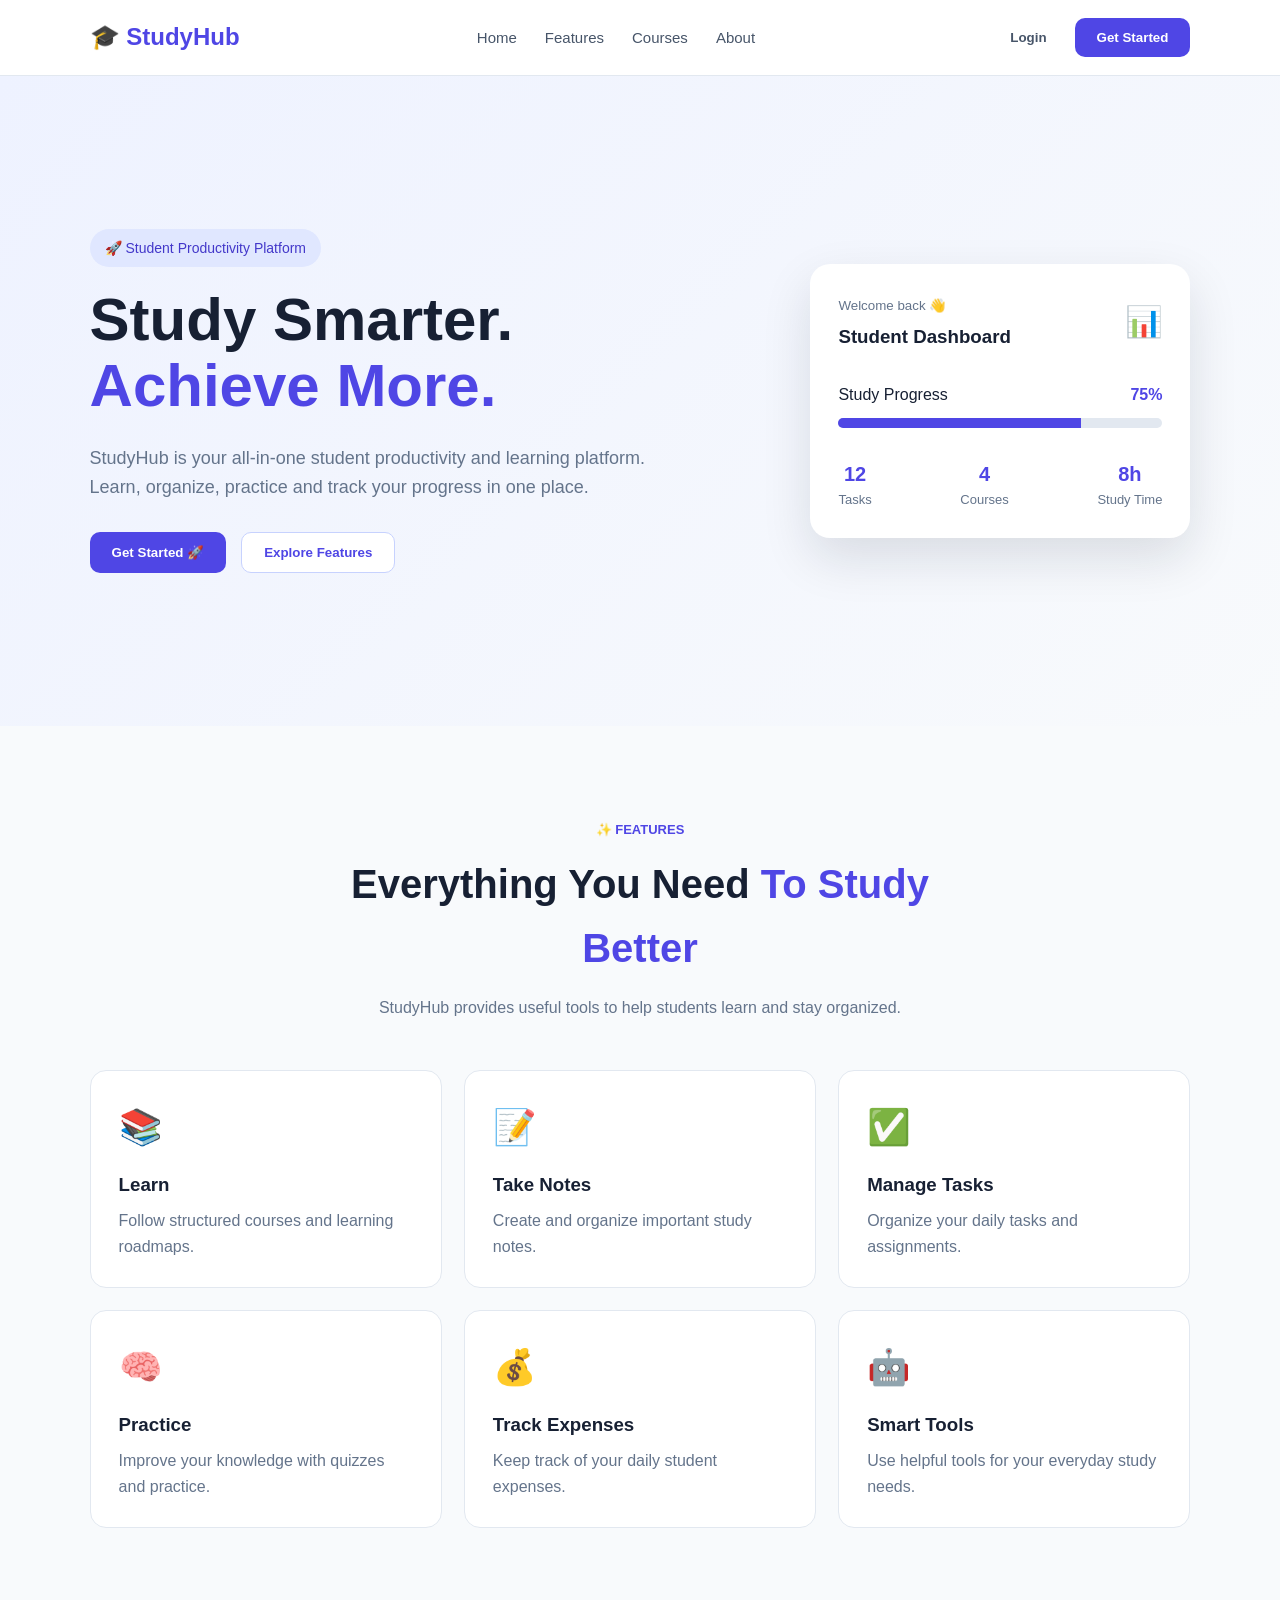
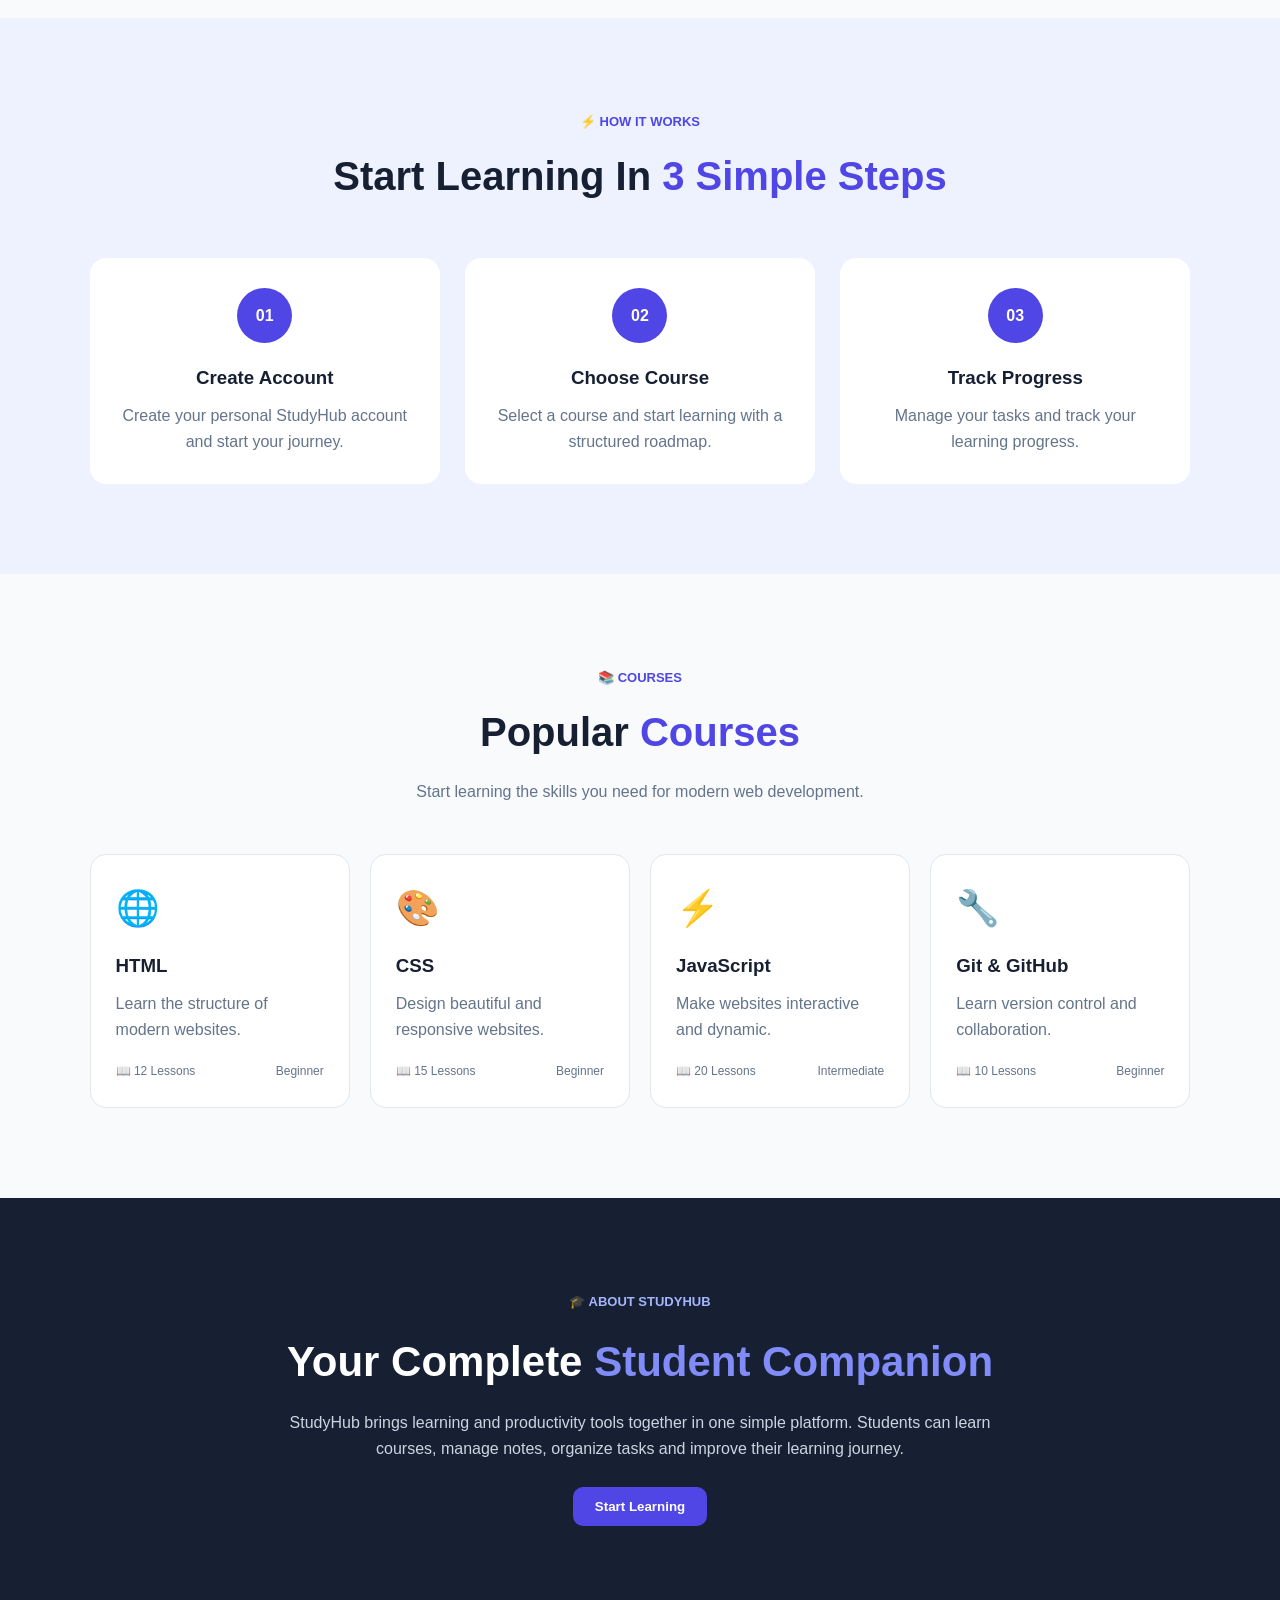
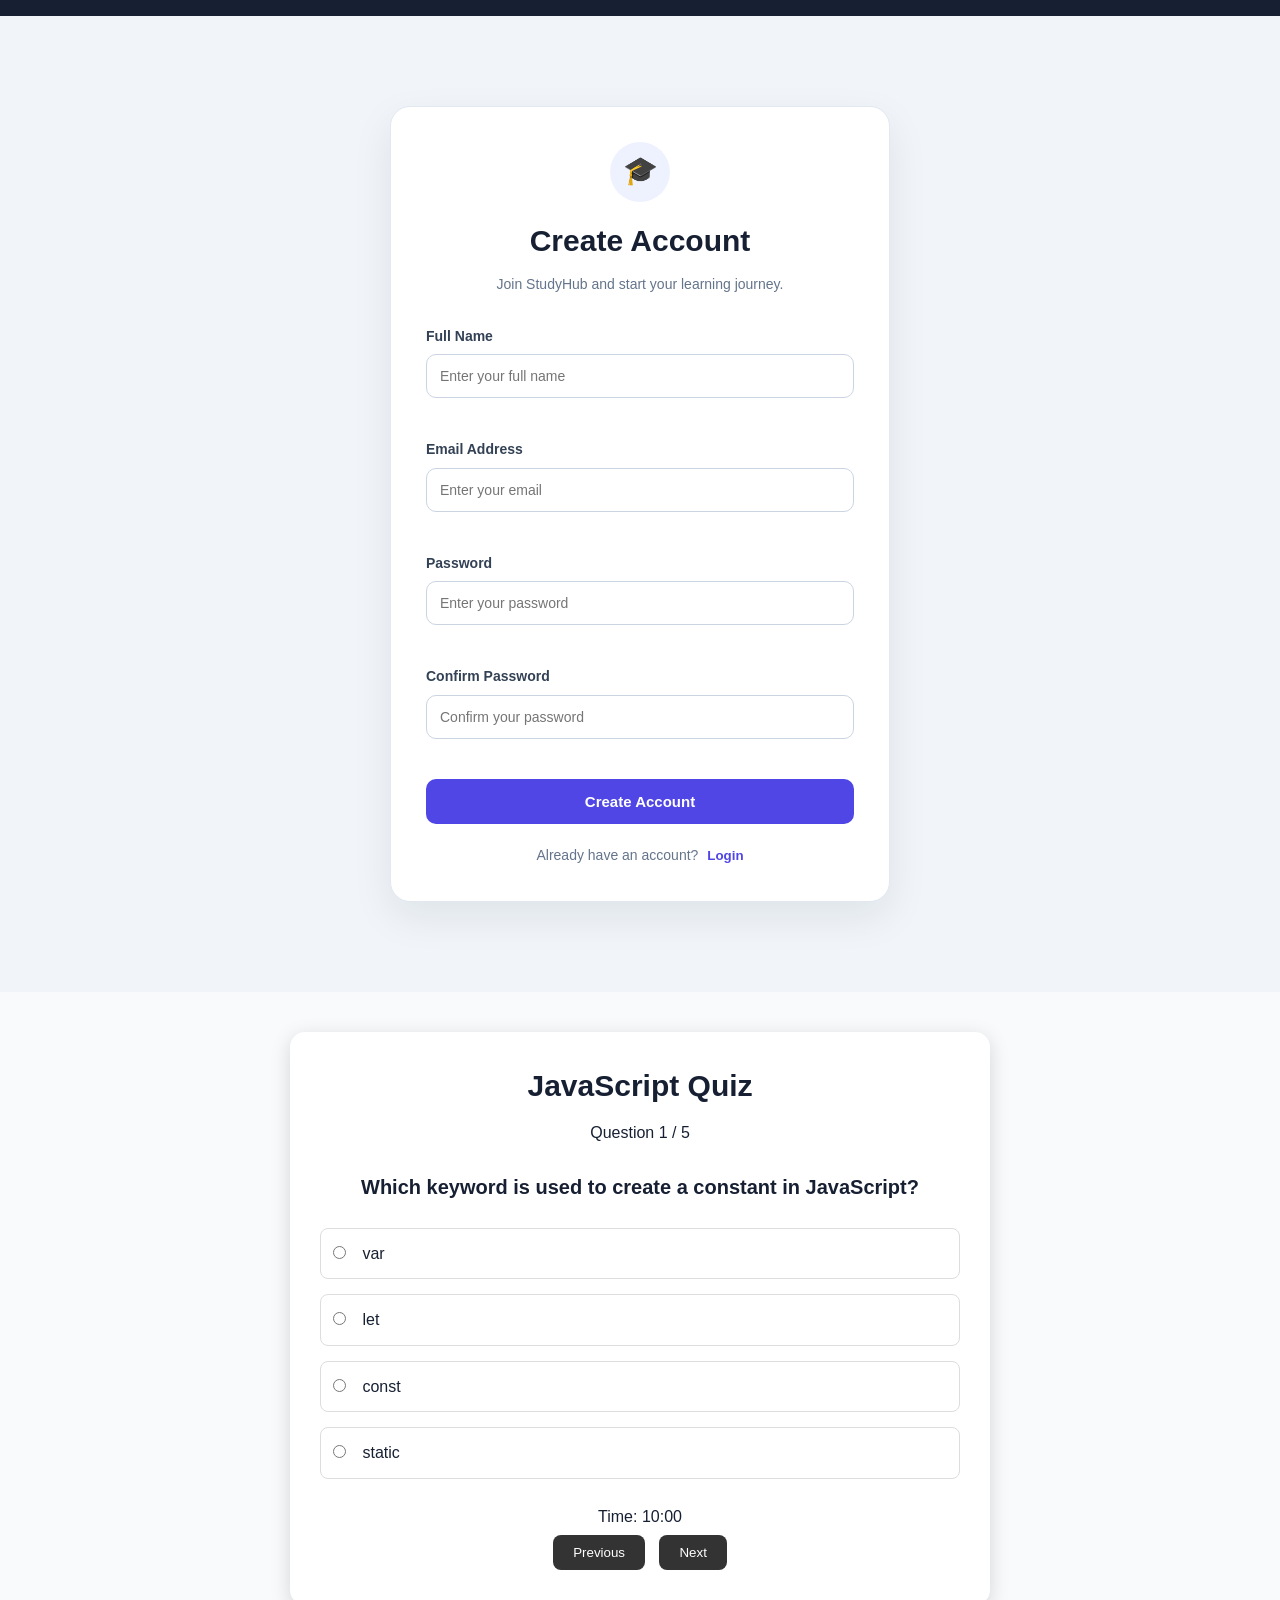
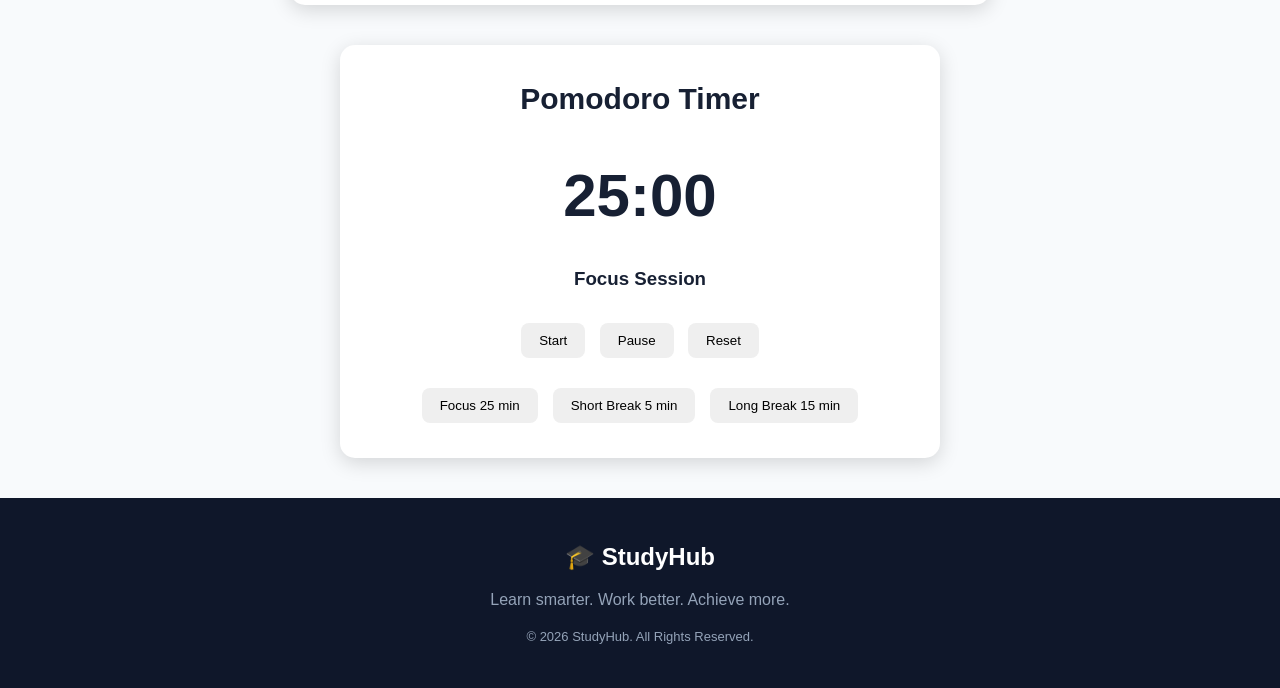
==== commit 14a43184: "Update project" ====
--- a/index.html
+++ b/index.html
@@ -963,8 +963,37 @@
          9. POMODORO TIMER - HARIS
          ===================================================== -->
 
-    <!-- HARIS WILL ADD CODE HERE -->
-
+     <div class="pomodoro-section">
+
+    <h2>Pomodoro Timer</h2>
+
+    <div class="timer">
+        <span id="minutes">25</span>:<span id="seconds">00</span>
+    </div>
+
+    <h3 id="mode">Focus Session</h3>
+
+    <div class="timer-buttons">
+        <button type="button" id="start">Start</button>
+        <button type="button" id="pause">Pause</button>
+        <button type="button" id="reset">Reset</button>
+    </div>
+
+    <div class="timer-modes">
+
+        <button type="button" id="focus">Focus 25 min</button>
+
+        <button type="button" id="short-break">
+            Short Break 5 min
+        </button>
+
+        <button type="button" id="long-break">
+            Long Break 15 min
+        </button>
+
+    </div>
+
+</div>
 
 
     <!-- =====================================================
--- a/Css/style.css
+++ b/Css/style.css
@@ -963,4 +963,55 @@
 
 .quiz-section button:hover {
     background-color: #555;
+}
+
+.pomodoro-section {
+    width: 80%;
+    max-width: 600px;
+    margin: 40px auto;
+    padding: 30px;
+    text-align: center;
+    background-color: white;
+    border-radius: 15px;
+    box-shadow: 0 5px 20px rgba(0, 0, 0, 0.15);
+}
+
+.pomodoro-section h2 {
+    font-size: 30px;
+    margin-bottom: 25px;
+}
+
+.timer {
+    font-size: 60px;
+    font-weight: bold;
+    margin: 20px 0;
+}
+
+.pomodoro-section h3 {
+    margin-bottom: 25px;
+}
+
+.timer-buttons button,
+.timer-modes button {
+    padding: 10px 18px;
+    margin: 5px;
+    border: none;
+    border-radius: 8px;
+    cursor: pointer;
+}
+
+.timer-buttons {
+    margin-bottom: 20px;
+}
+
+.timer-modes {
+    display: flex;
+    justify-content: center;
+    flex-wrap: wrap;
+    gap: 5px;
+}
+
+.timer-buttons button:hover,
+.timer-modes button:hover {
+    opacity: 0.8;
 }
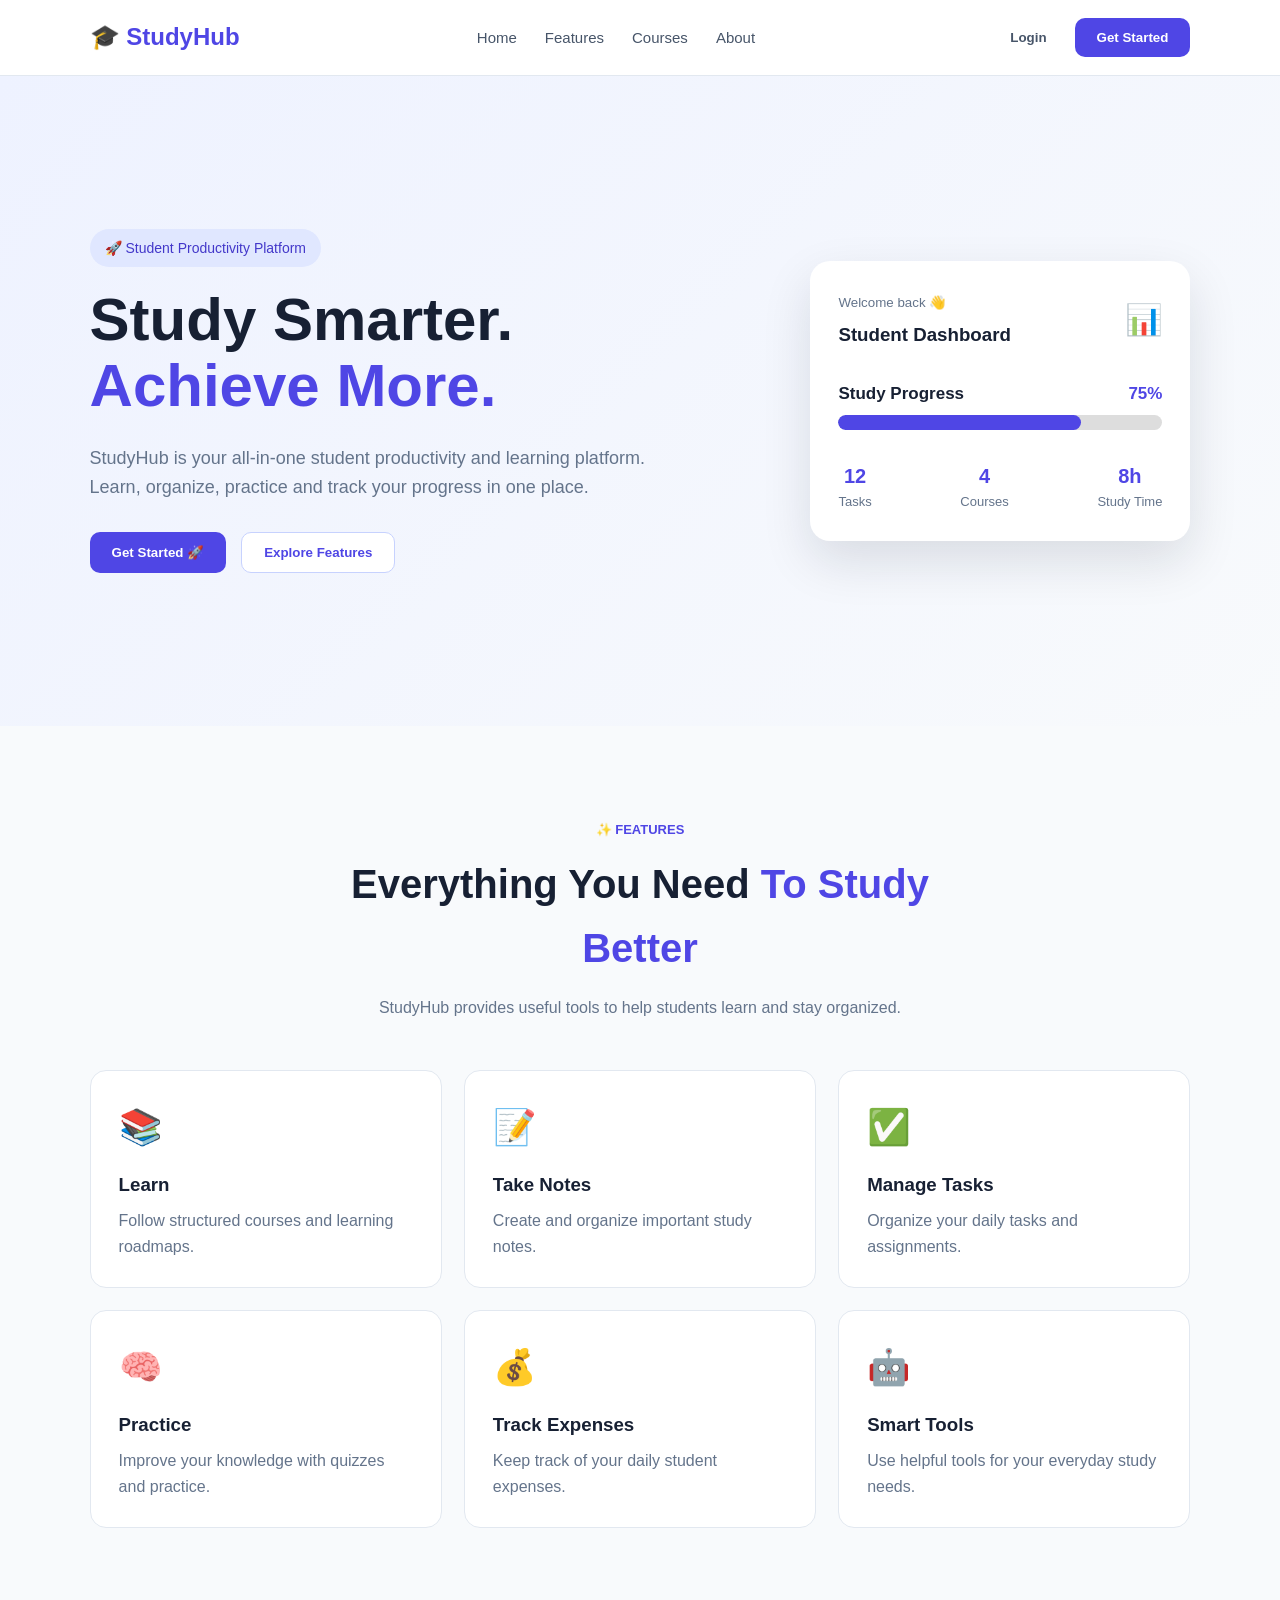
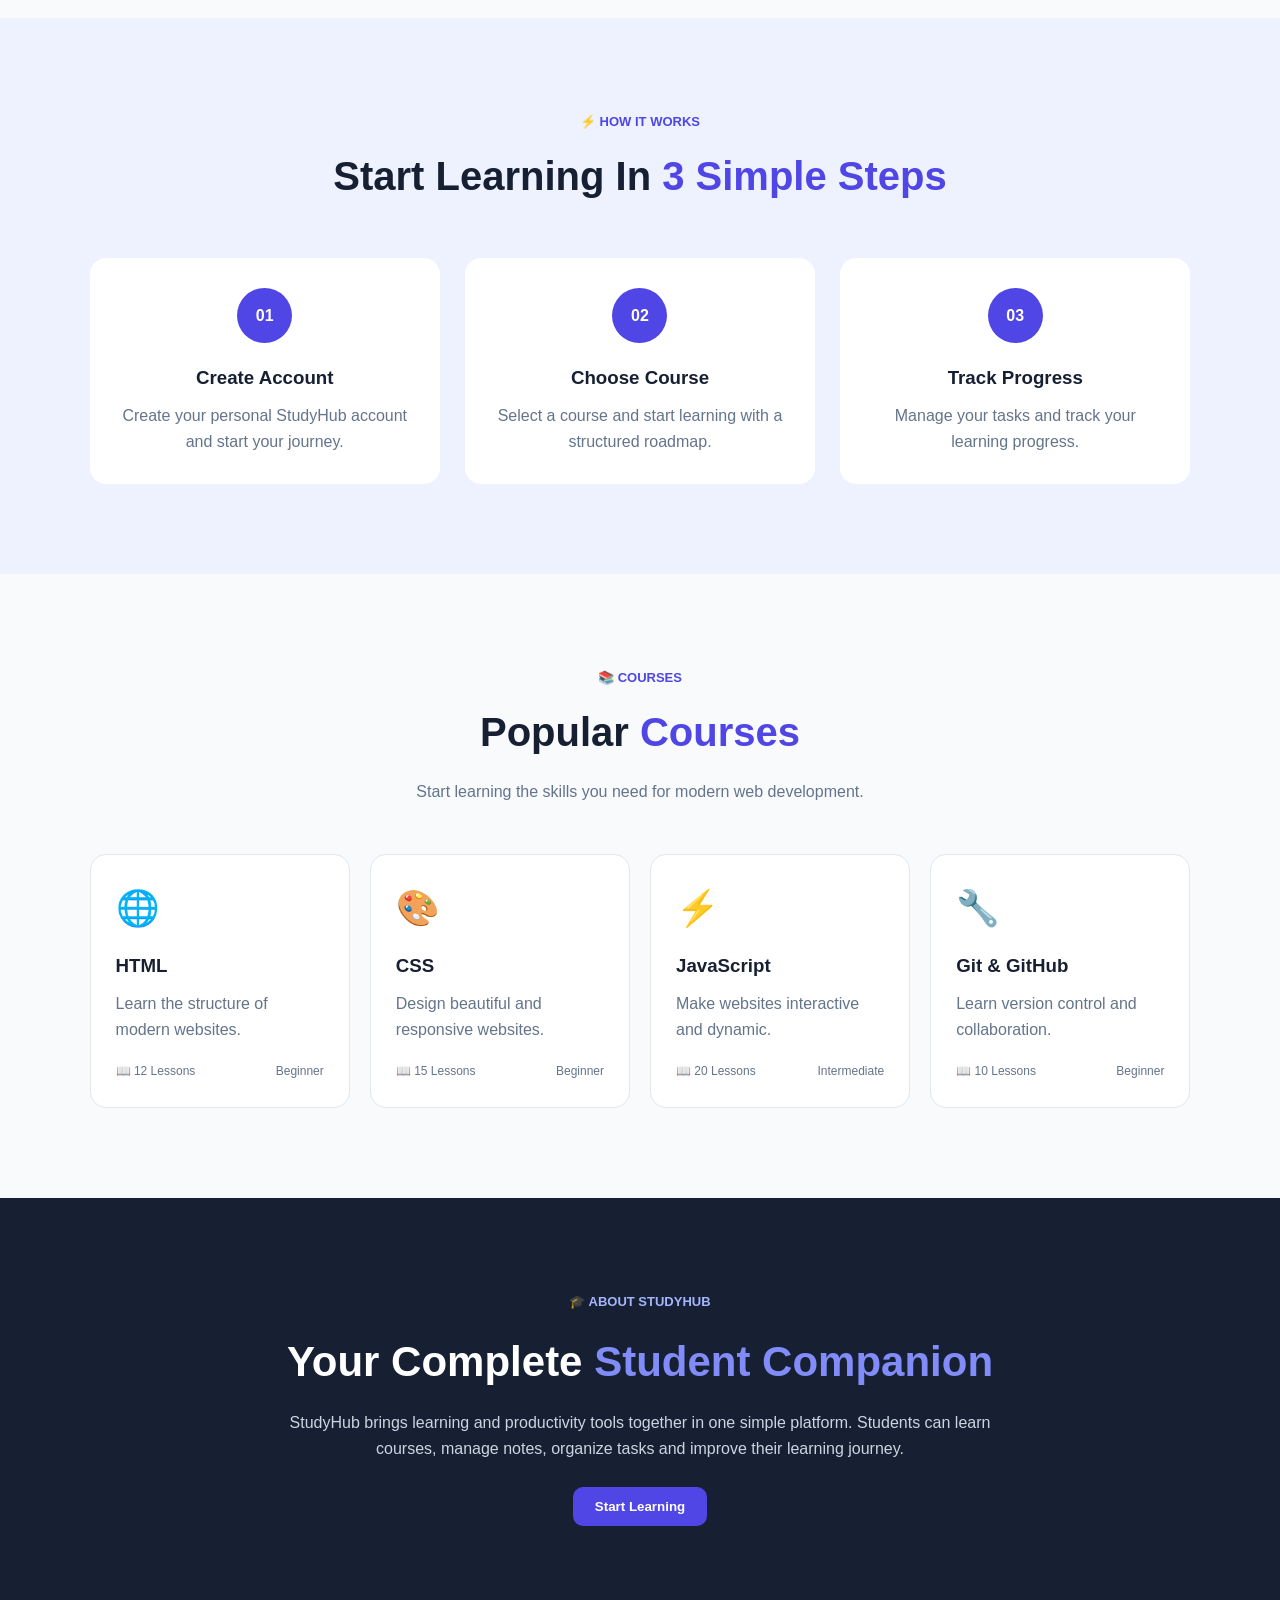
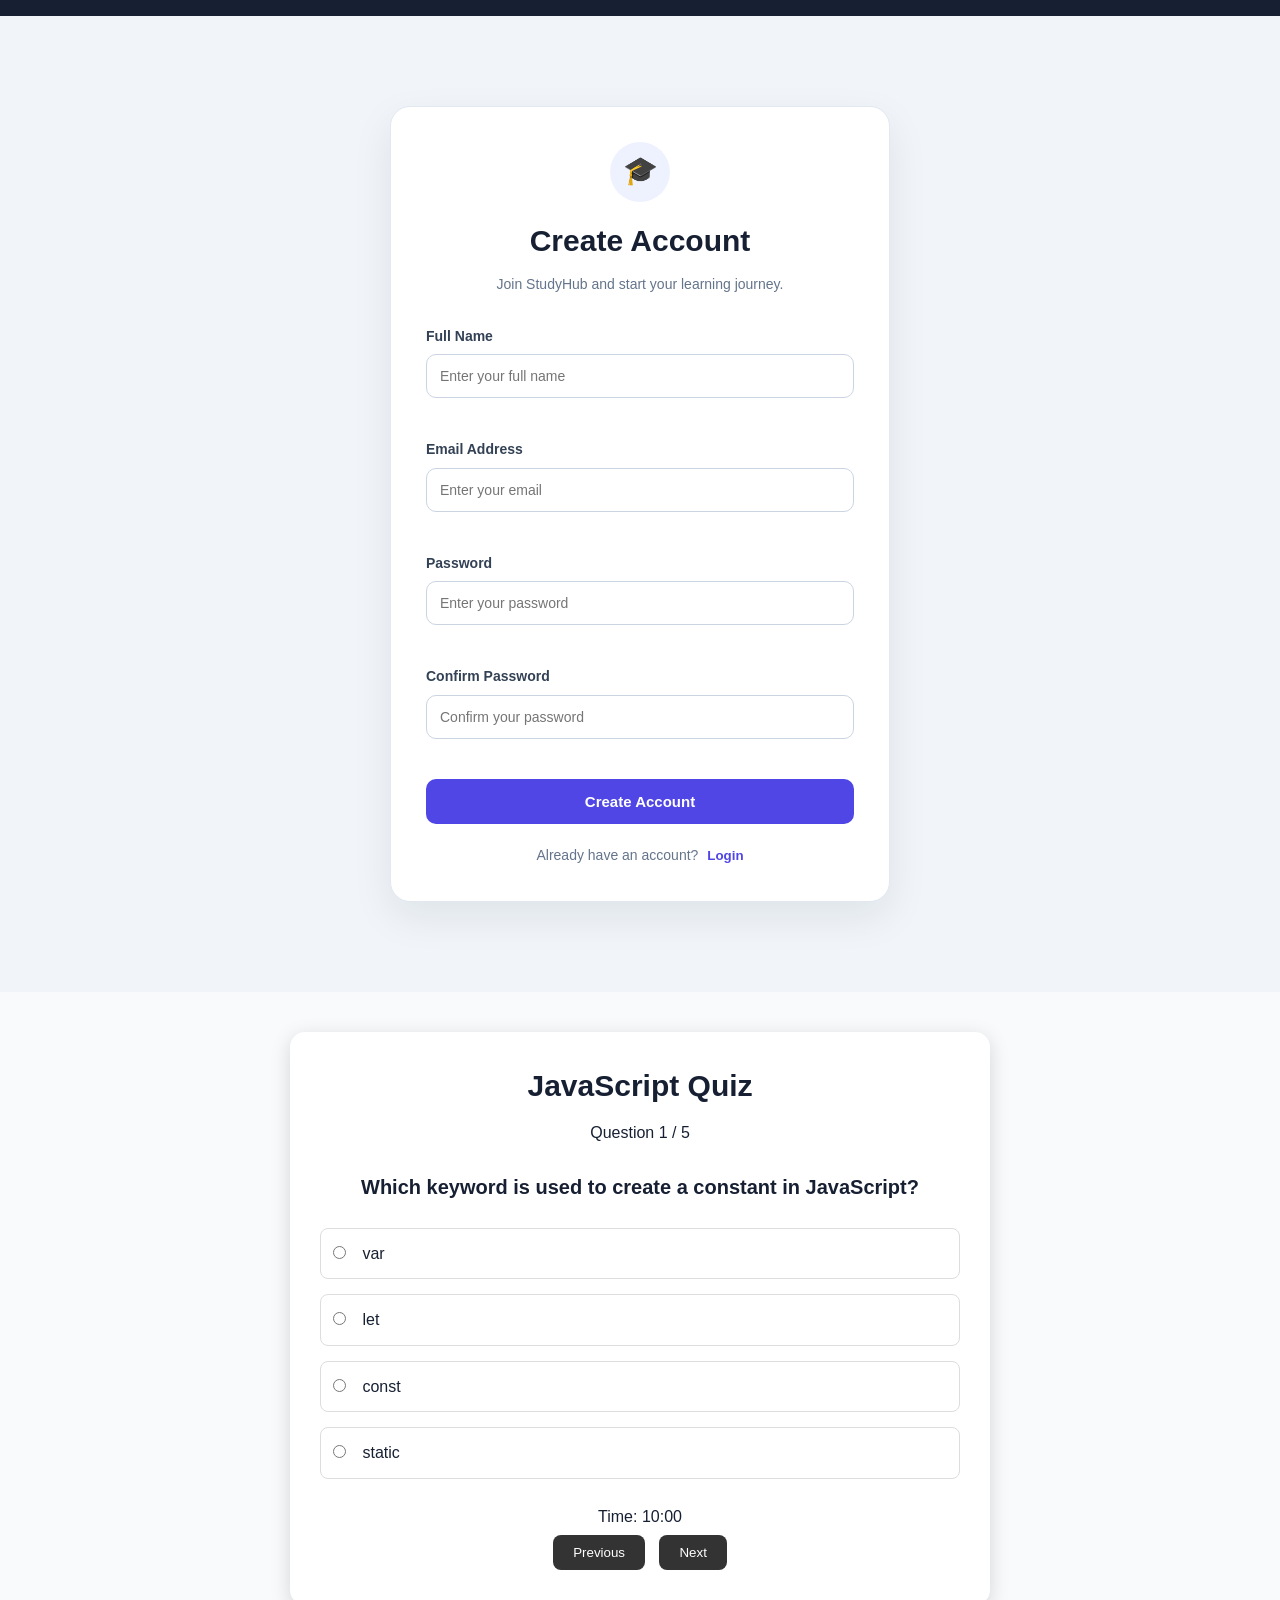
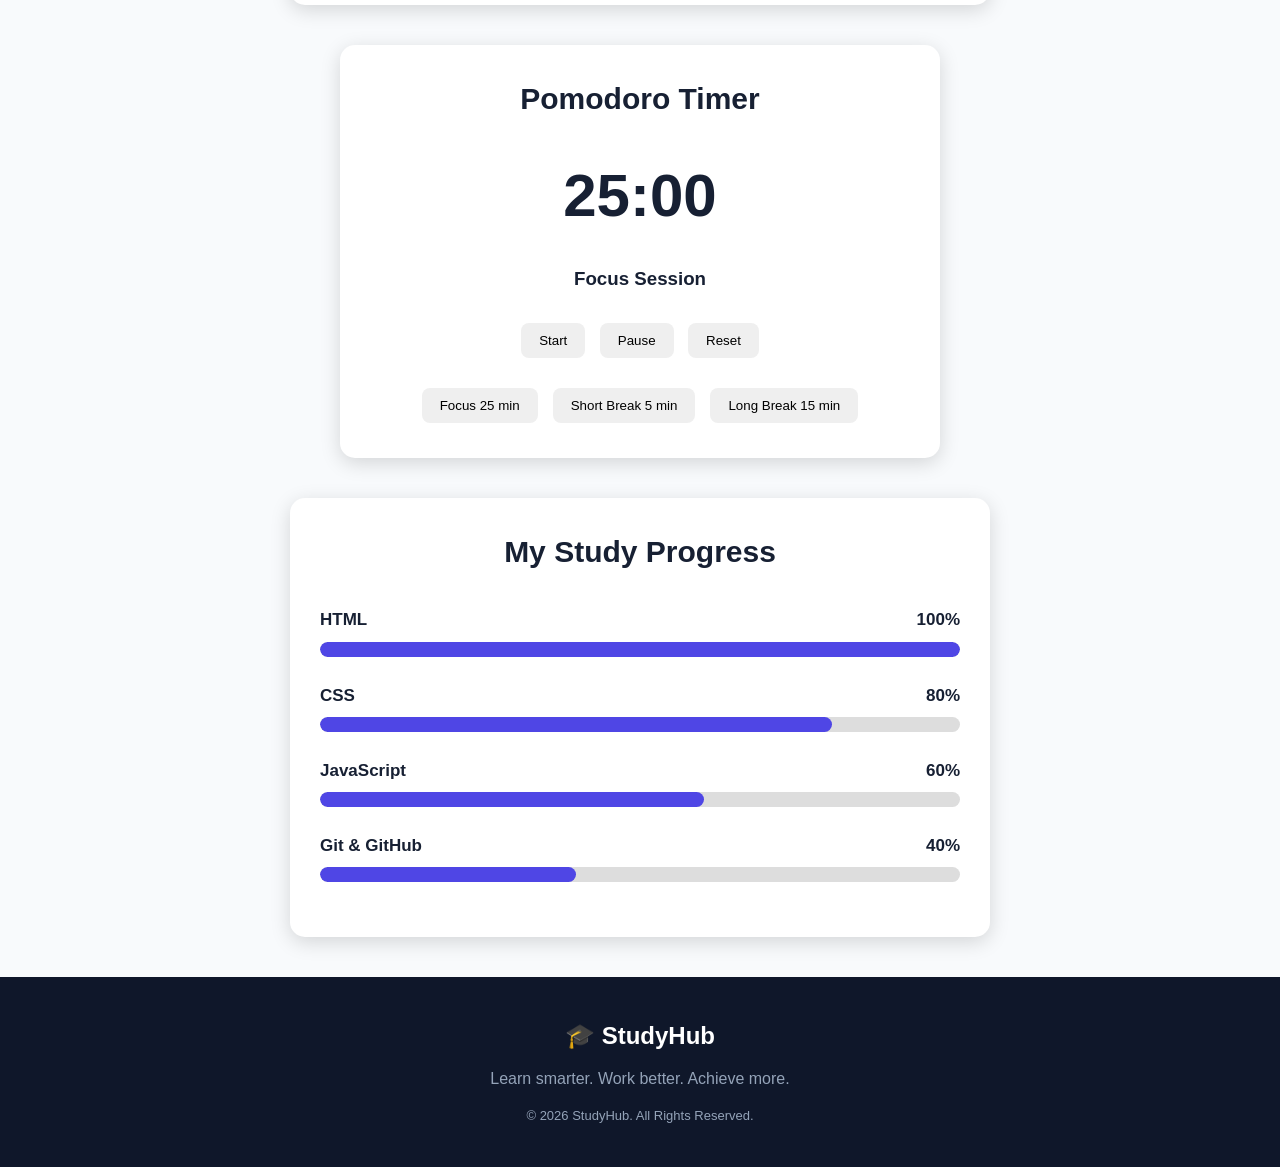
==== commit 2930dcb4: "Update project" ====
--- a/index.html
+++ b/index.html
@@ -1007,9 +1007,67 @@
     <!-- =====================================================
          11. STUDY PROGRESS - HARIS
          ===================================================== -->
-
-    <!-- HARIS WILL ADD CODE HERE -->
-
+         
+    <div class="progress-section">
+
+    <h2>My Study Progress</h2>
+
+    <div class="progress-item">
+
+        <div class="progress-title">
+            <span>HTML</span>
+            <span id="html-percent">100%</span>
+        </div>
+
+        <div class="progress-bar">
+            <div class="progress-fill" id="html-progress"></div>
+        </div>
+
+    </div>
+
+
+    <div class="progress-item">
+
+        <div class="progress-title">
+            <span>CSS</span>
+            <span id="css-percent">80%</span>
+        </div>
+
+        <div class="progress-bar">
+            <div class="progress-fill" id="css-progress"></div>
+        </div>
+
+    </div>
+
+
+    <div class="progress-item">
+
+        <div class="progress-title">
+            <span>JavaScript</span>
+            <span id="javascript-percent">60%</span>
+        </div>
+
+        <div class="progress-bar">
+            <div class="progress-fill" id="javascript-progress"></div>
+        </div>
+
+    </div>
+
+
+    <div class="progress-item">
+
+        <div class="progress-title">
+            <span>Git & GitHub</span>
+            <span id="git-percent">40%</span>
+        </div>
+
+        <div class="progress-bar">
+            <div class="progress-fill" id="git-progress"></div>
+        </div>
+
+    </div>
+
+</div>
 
 
     <!-- =====================================================
--- a/Css/style.css
+++ b/Css/style.css
@@ -1014,4 +1014,61 @@
 .timer-buttons button:hover,
 .timer-modes button:hover {
     opacity: 0.8;
+}
+
+.progress-section {
+    width: 80%;
+    max-width: 700px;
+    margin: 40px auto;
+    padding: 30px;
+    background-color: white;
+    border-radius: 15px;
+    box-shadow: 0 5px 20px rgba(0, 0, 0, 0.15);
+}
+
+.progress-section h2 {
+    text-align: center;
+    font-size: 30px;
+    margin-bottom: 30px;
+}
+
+.progress-item {
+    margin-bottom: 25px;
+}
+
+.progress-title {
+    display: flex;
+    justify-content: space-between;
+    margin-bottom: 8px;
+    font-size: 17px;
+    font-weight: bold;
+}
+
+.progress-bar {
+    width: 100%;
+    height: 15px;
+    background-color: #ddd;
+    border-radius: 10px;
+    overflow: hidden;
+}
+
+.progress-fill {
+    height: 100%;
+    border-radius: 10px;
+}
+
+#html-progress {
+    width: 100%;
+}
+
+#css-progress {
+    width: 80%;
+}
+
+#javascript-progress {
+    width: 60%;
+}
+
+#git-progress {
+    width: 40%;
 }
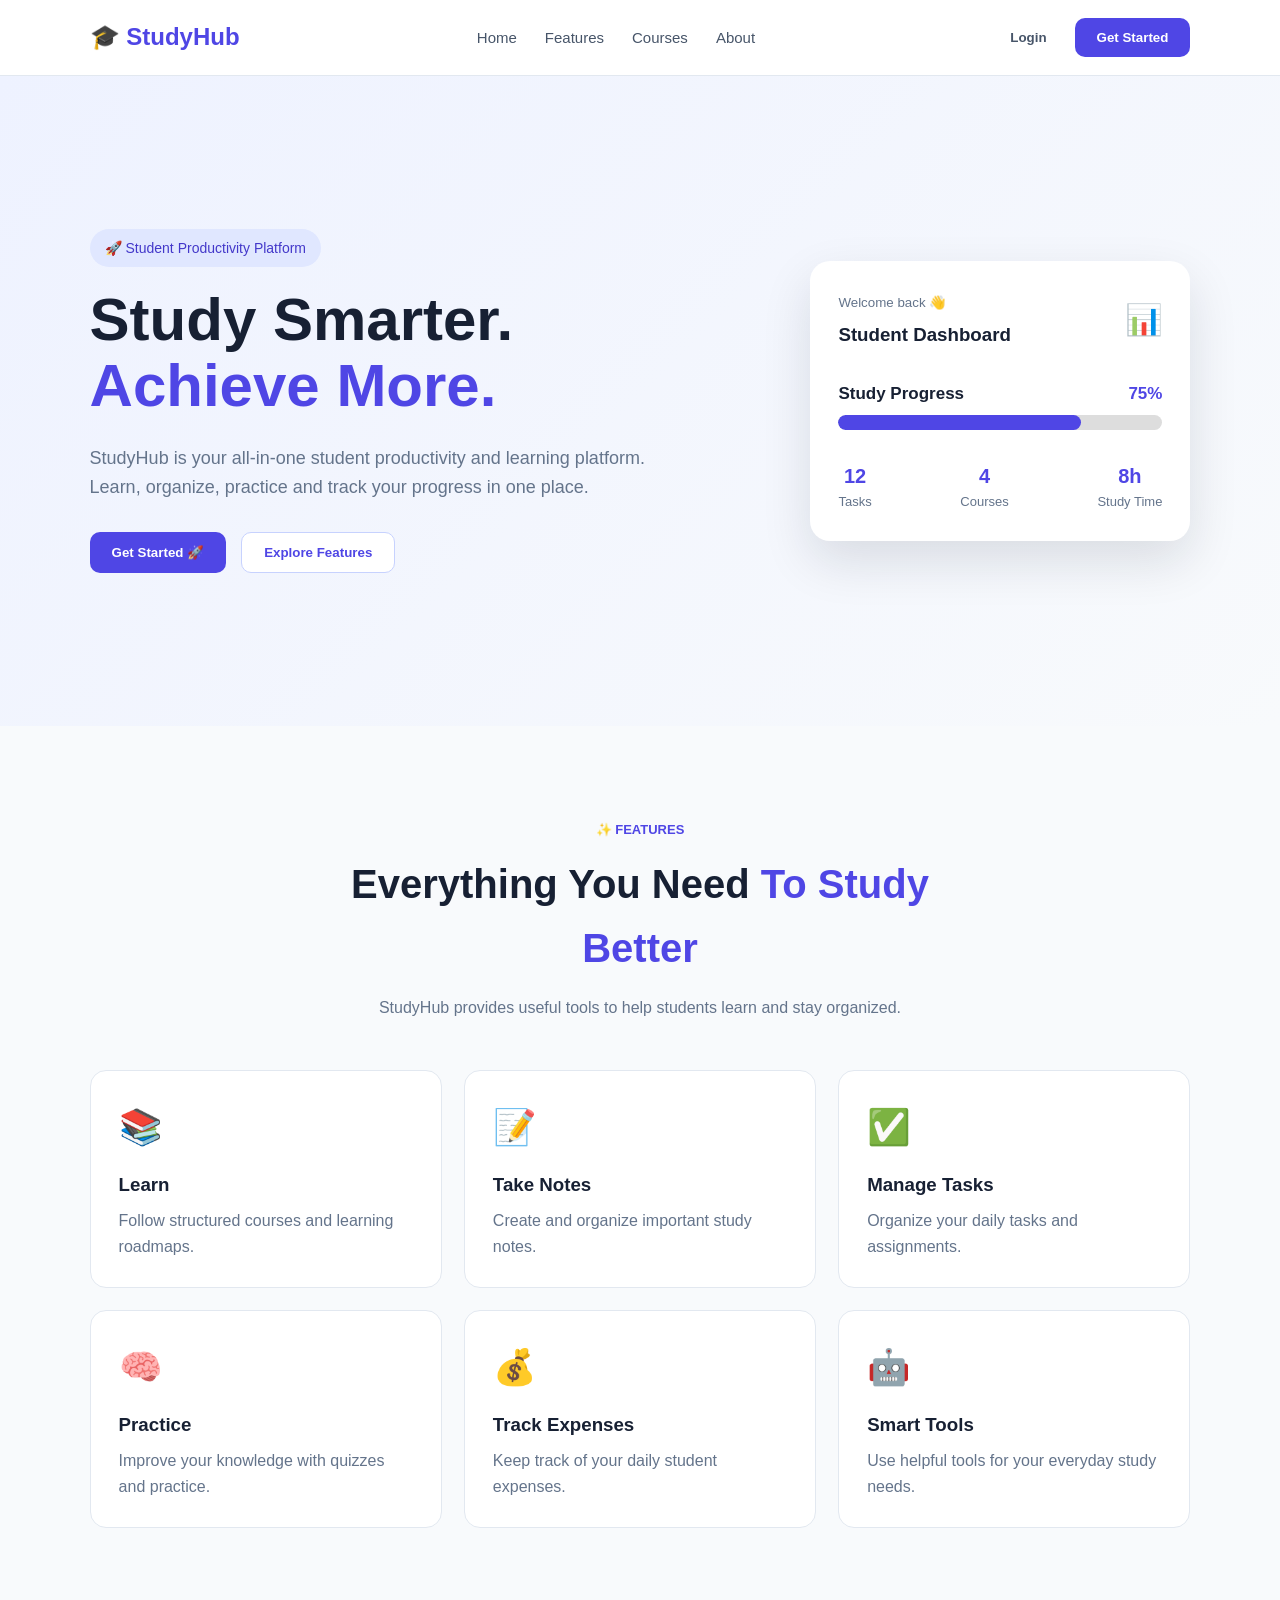
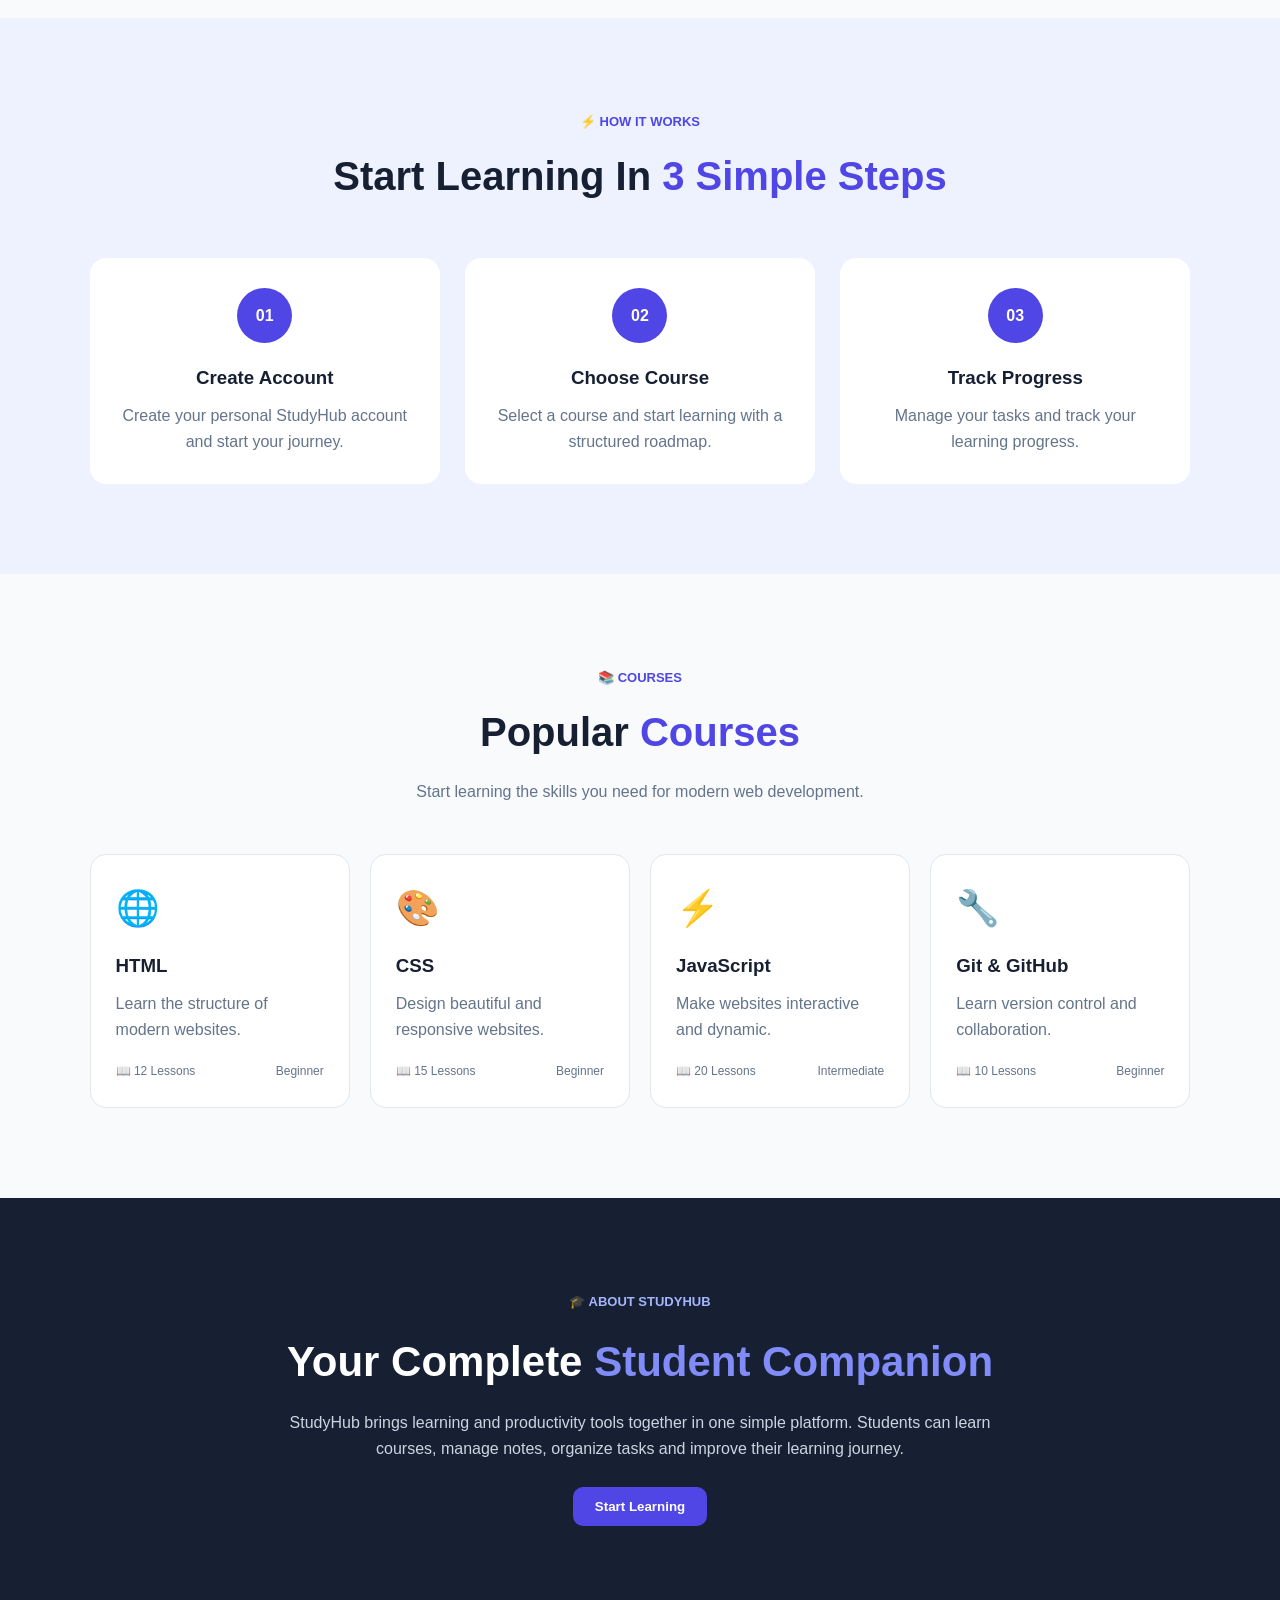
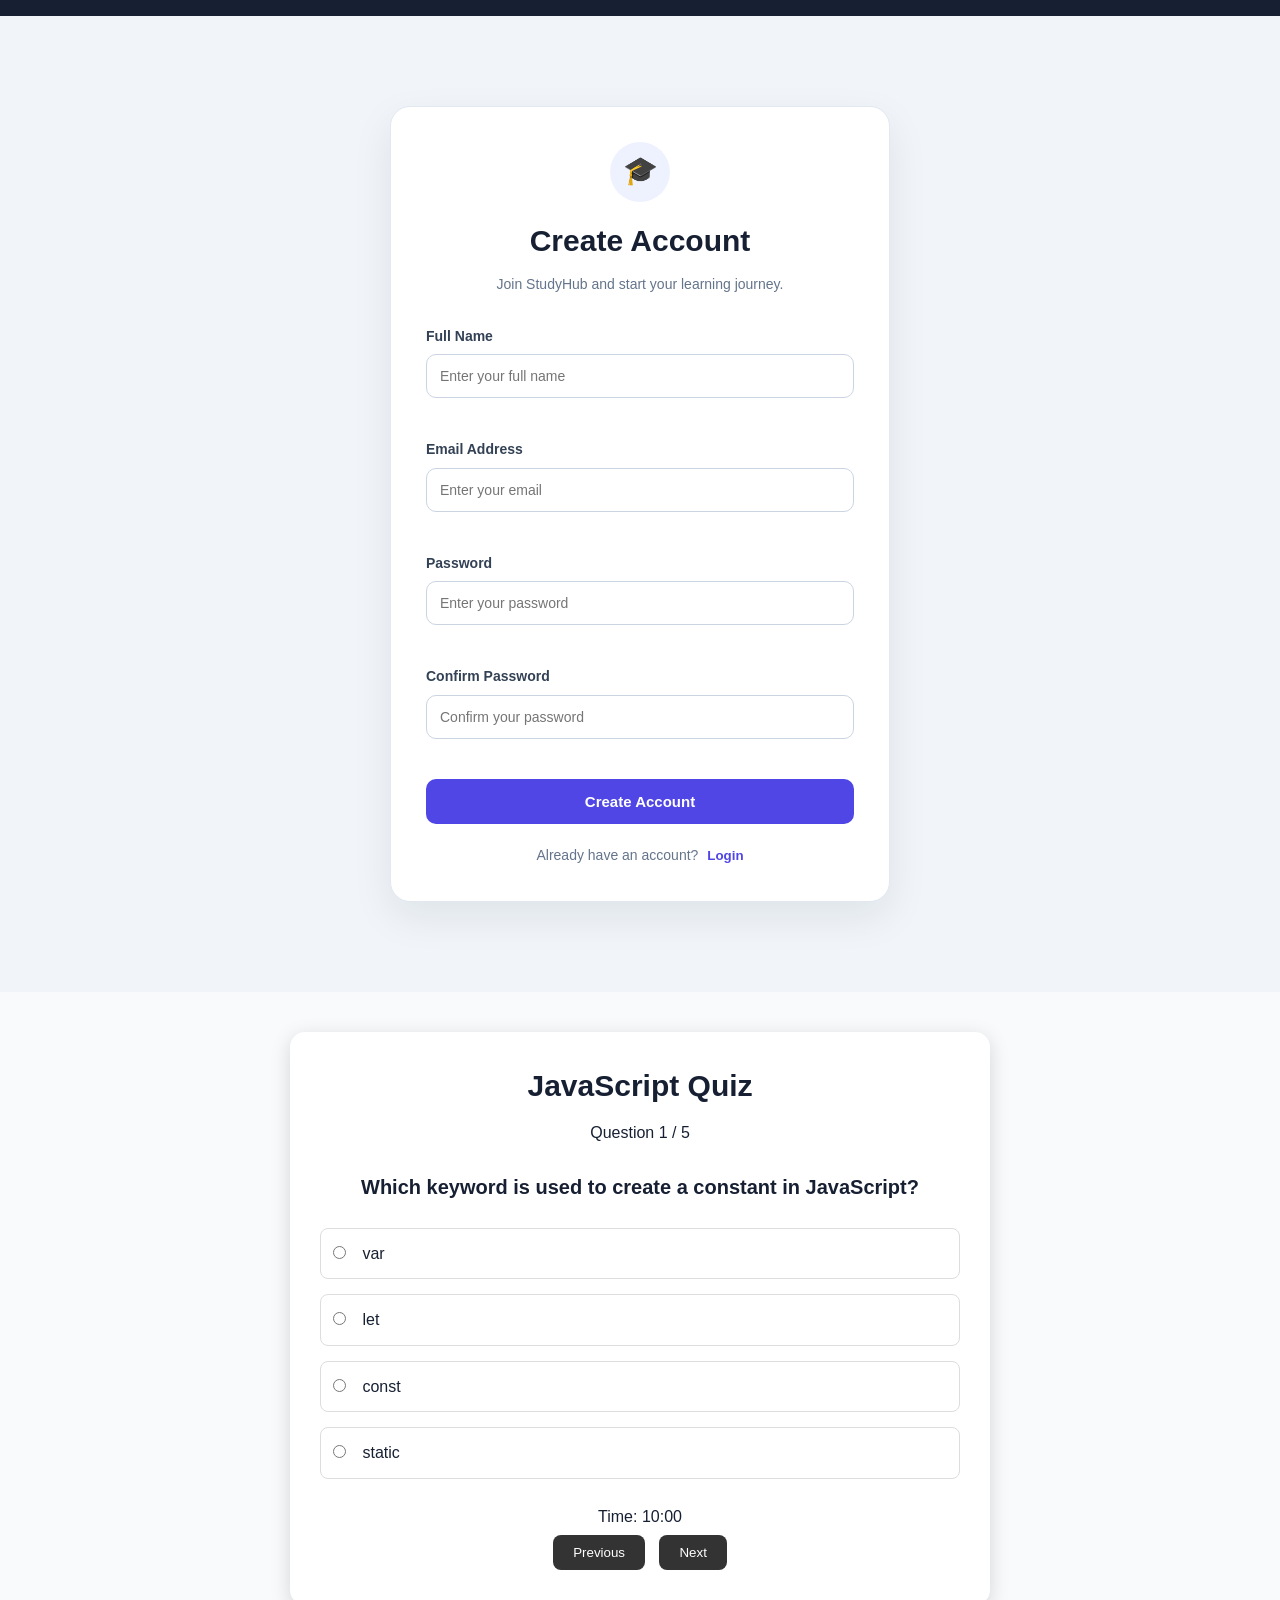
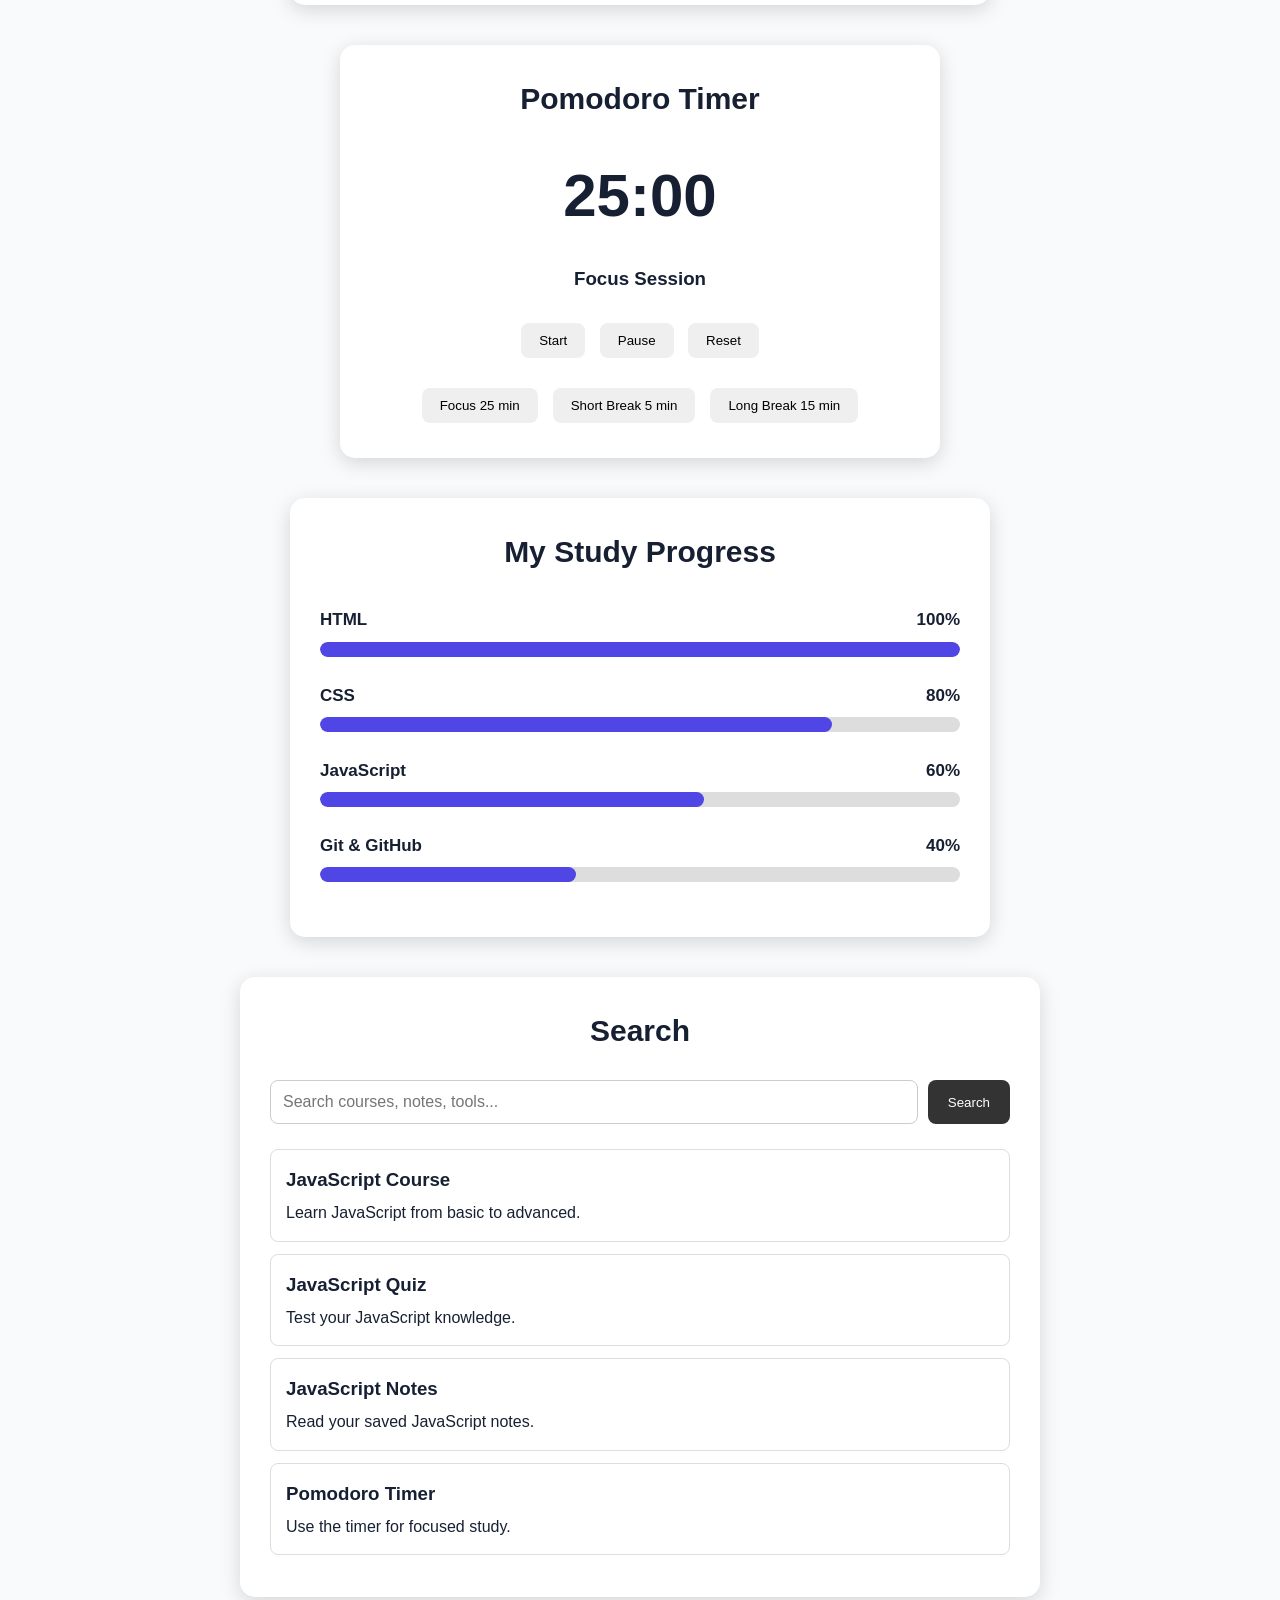
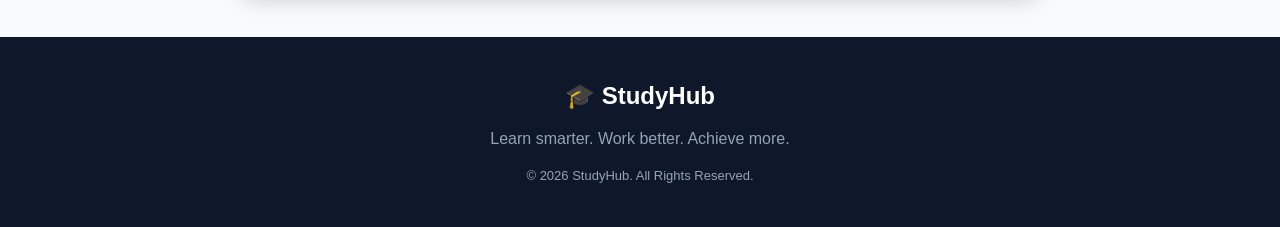
==== commit 408d5579: "Update project" ====
--- a/index.html
+++ b/index.html
@@ -1039,7 +1039,6 @@
 
     </div>
 
-
     <div class="progress-item">
 
         <div class="progress-title">
@@ -1053,7 +1052,6 @@
 
     </div>
 
-
     <div class="progress-item">
 
         <div class="progress-title">
@@ -1082,9 +1080,43 @@
          13. SEARCH - HARIS
          ===================================================== -->
 
-    <!-- HARIS WILL ADD CODE HERE -->
-
-
+    <div class="search-section">
+    <h2>Search</h2>
+
+    <div class="search-box">
+        <input
+            type="text"
+            id="search-input"
+            placeholder="Search courses, notes, tools..."
+        >
+        <button type="button" id="search-button">
+            Search
+        </button>
+    </div>
+
+    <div id="search-results">
+        <div class="search-item">
+            <h3>JavaScript Course</h3>
+            <p>Learn JavaScript from basic to advanced.</p>
+        </div>
+
+        <div class="search-item">
+            <h3>JavaScript Quiz</h3>
+            <p>Test your JavaScript knowledge.</p>
+        </div>
+
+        <div class="search-item">
+            <h3>JavaScript Notes</h3>
+            <p>Read your saved JavaScript notes.</p>
+        </div>
+
+        <div class="search-item">
+            <h3>Pomodoro Timer</h3>
+            <p>Use the timer for focused study.</p>
+        </div>
+    </div>
+</div>
+    
 
     <!-- =====================================================
          14. FAVORITES / BOOKMARKS - HARIS
--- a/Css/style.css
+++ b/Css/style.css
@@ -1071,4 +1071,62 @@
 
 #git-progress {
     width: 40%;
-}+}
+
+.search-section {
+    width: 80%;
+    max-width: 800px;
+    margin: 40px auto;
+    padding: 30px;
+    background-color: white;
+    border-radius: 15px;
+    box-shadow: 0 5px 20px rgba(0, 0, 0, 0.15);
+}
+
+.search-section h2 {
+    text-align: center;
+    font-size: 30px;
+    margin-bottom: 25px;
+}
+
+.search-box {
+    display: flex;
+    gap: 10px;
+    margin-bottom: 25px;
+}
+
+.search-box input {
+    flex: 1;
+    padding: 12px;
+    border: 1px solid #ccc;
+    border-radius: 8px;
+    font-size: 16px;
+}
+
+.search-box button {
+    padding: 12px 20px;
+    border: none;
+    border-radius: 8px;
+    background-color: #333;
+    color: white;
+    cursor: pointer;
+}
+
+.search-item {
+    padding: 15px;
+    margin-bottom: 12px;
+    border: 1px solid #ddd;
+    border-radius: 8px;
+}
+
+.search-item h3 {
+    margin-bottom: 5px;
+}
+
+.search-item p {
+    margin: 0;
+}
+
+.search-item:hover {
+    background-color: #f5f5f5;
+}
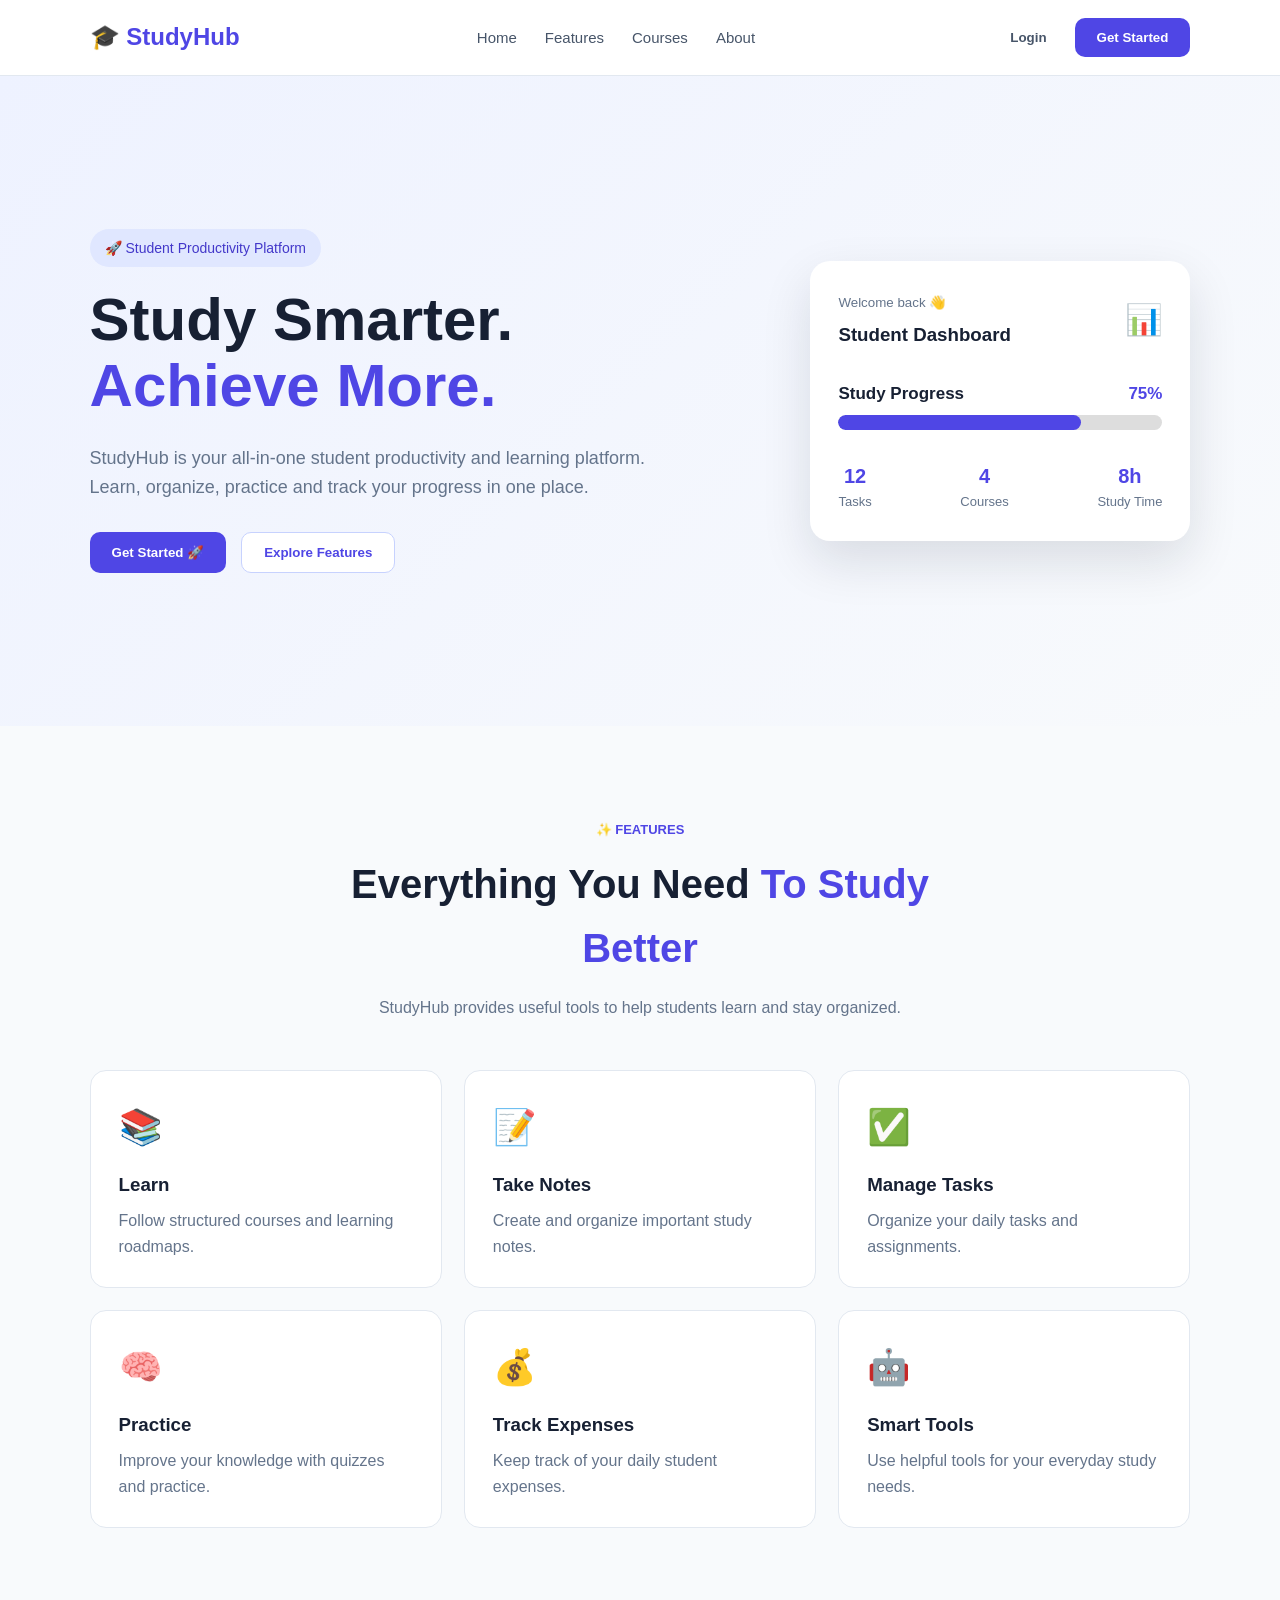
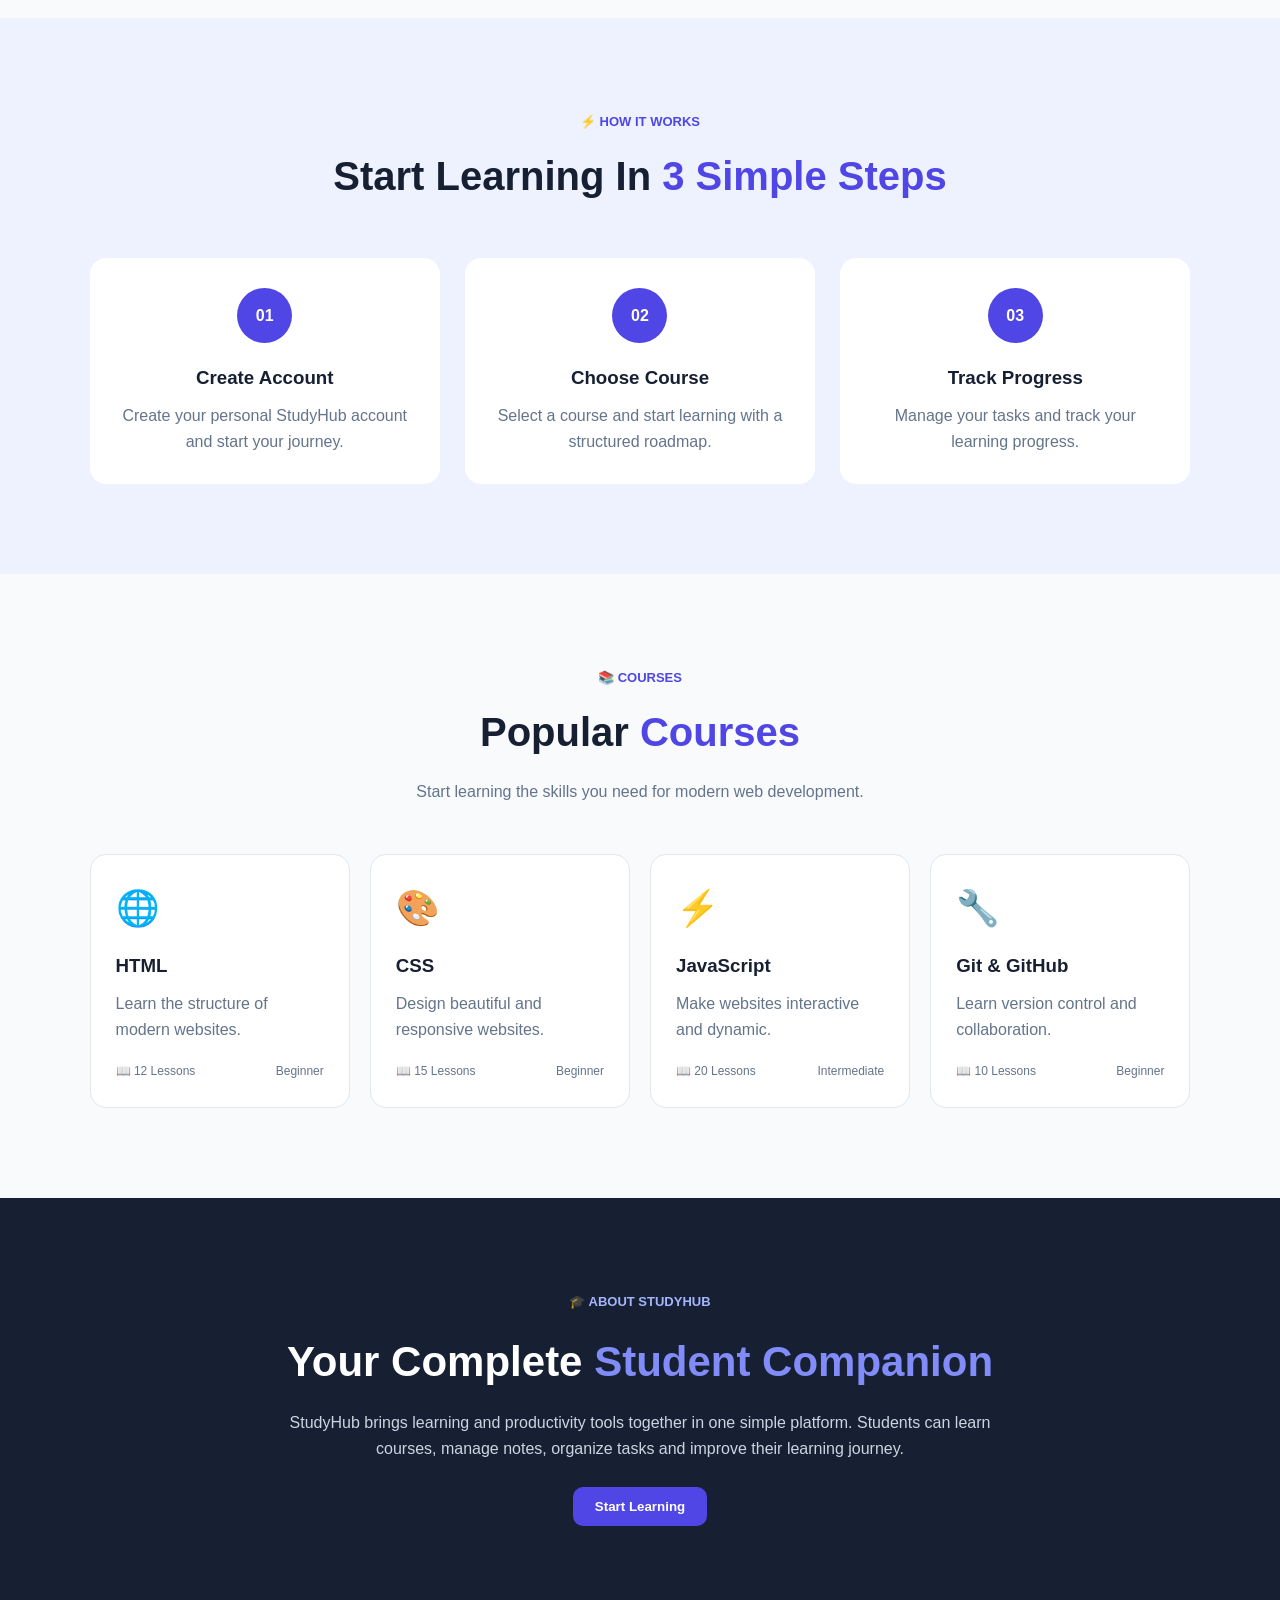
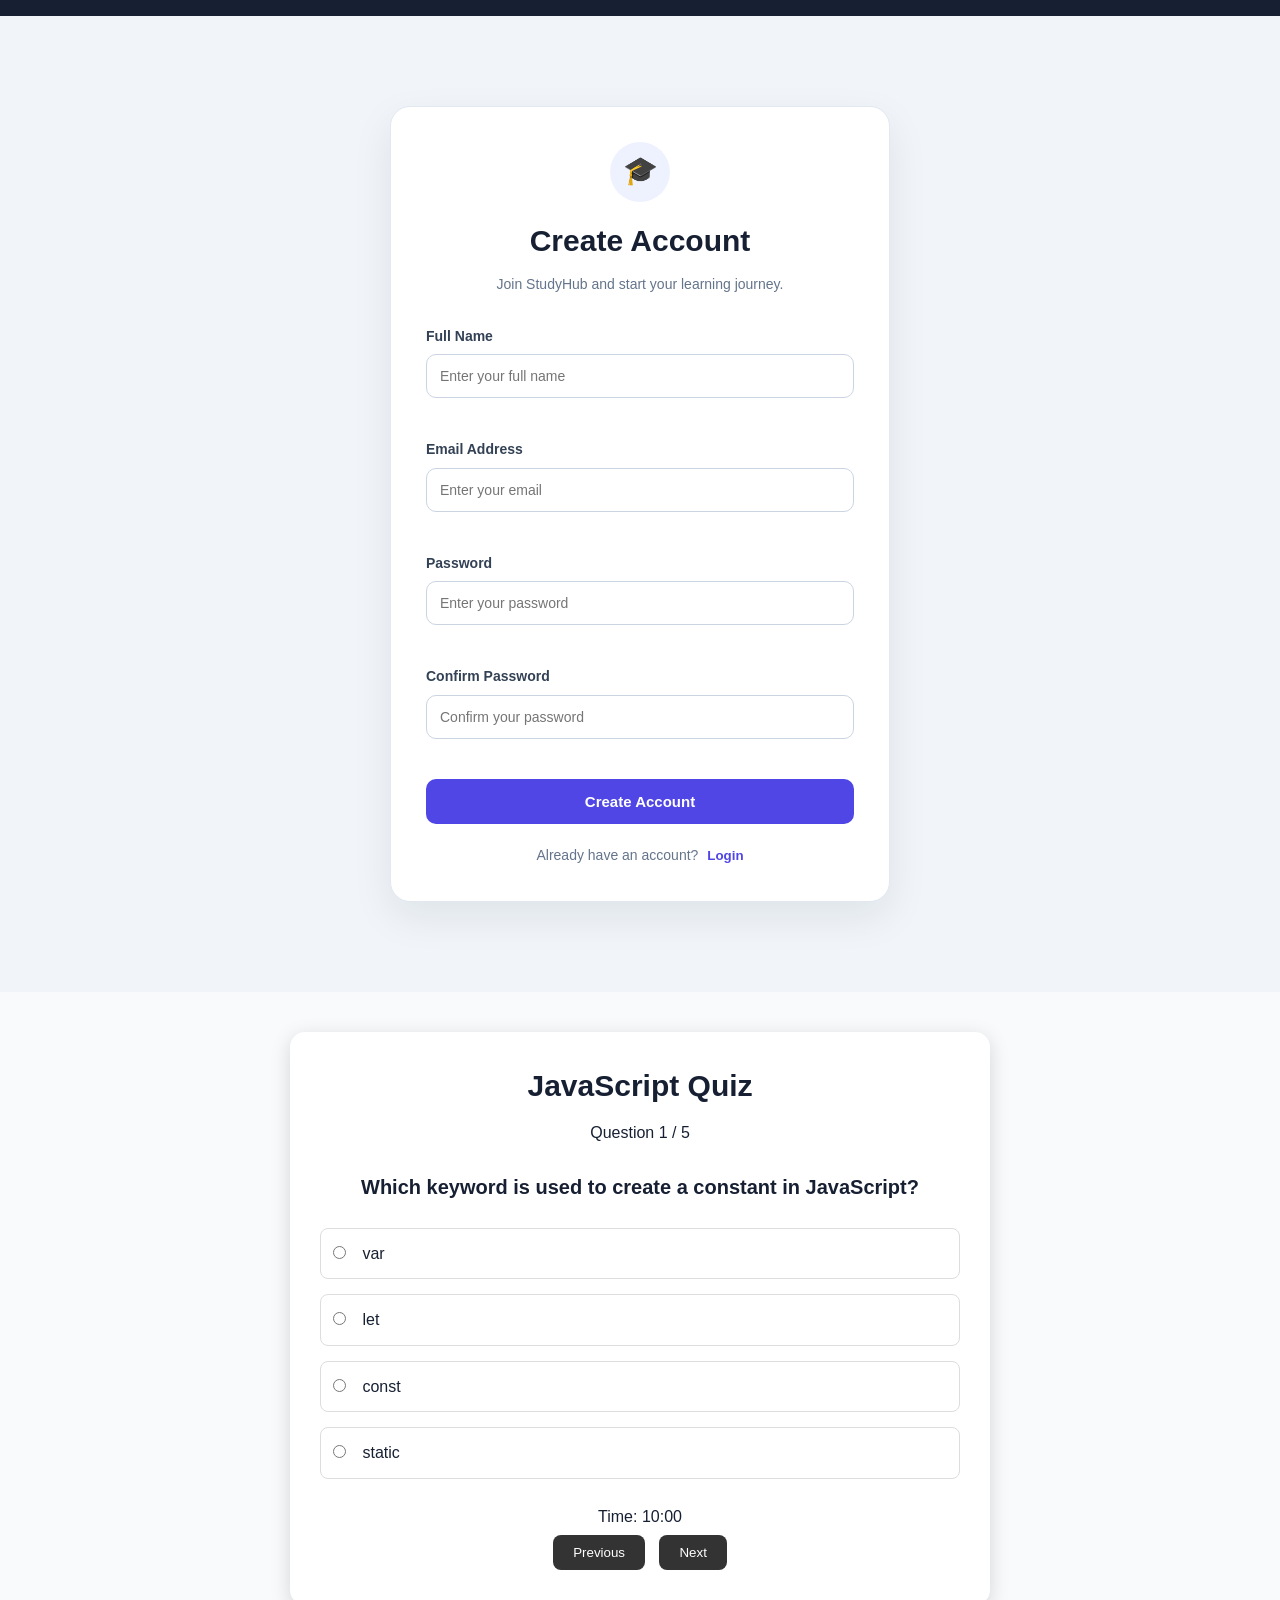
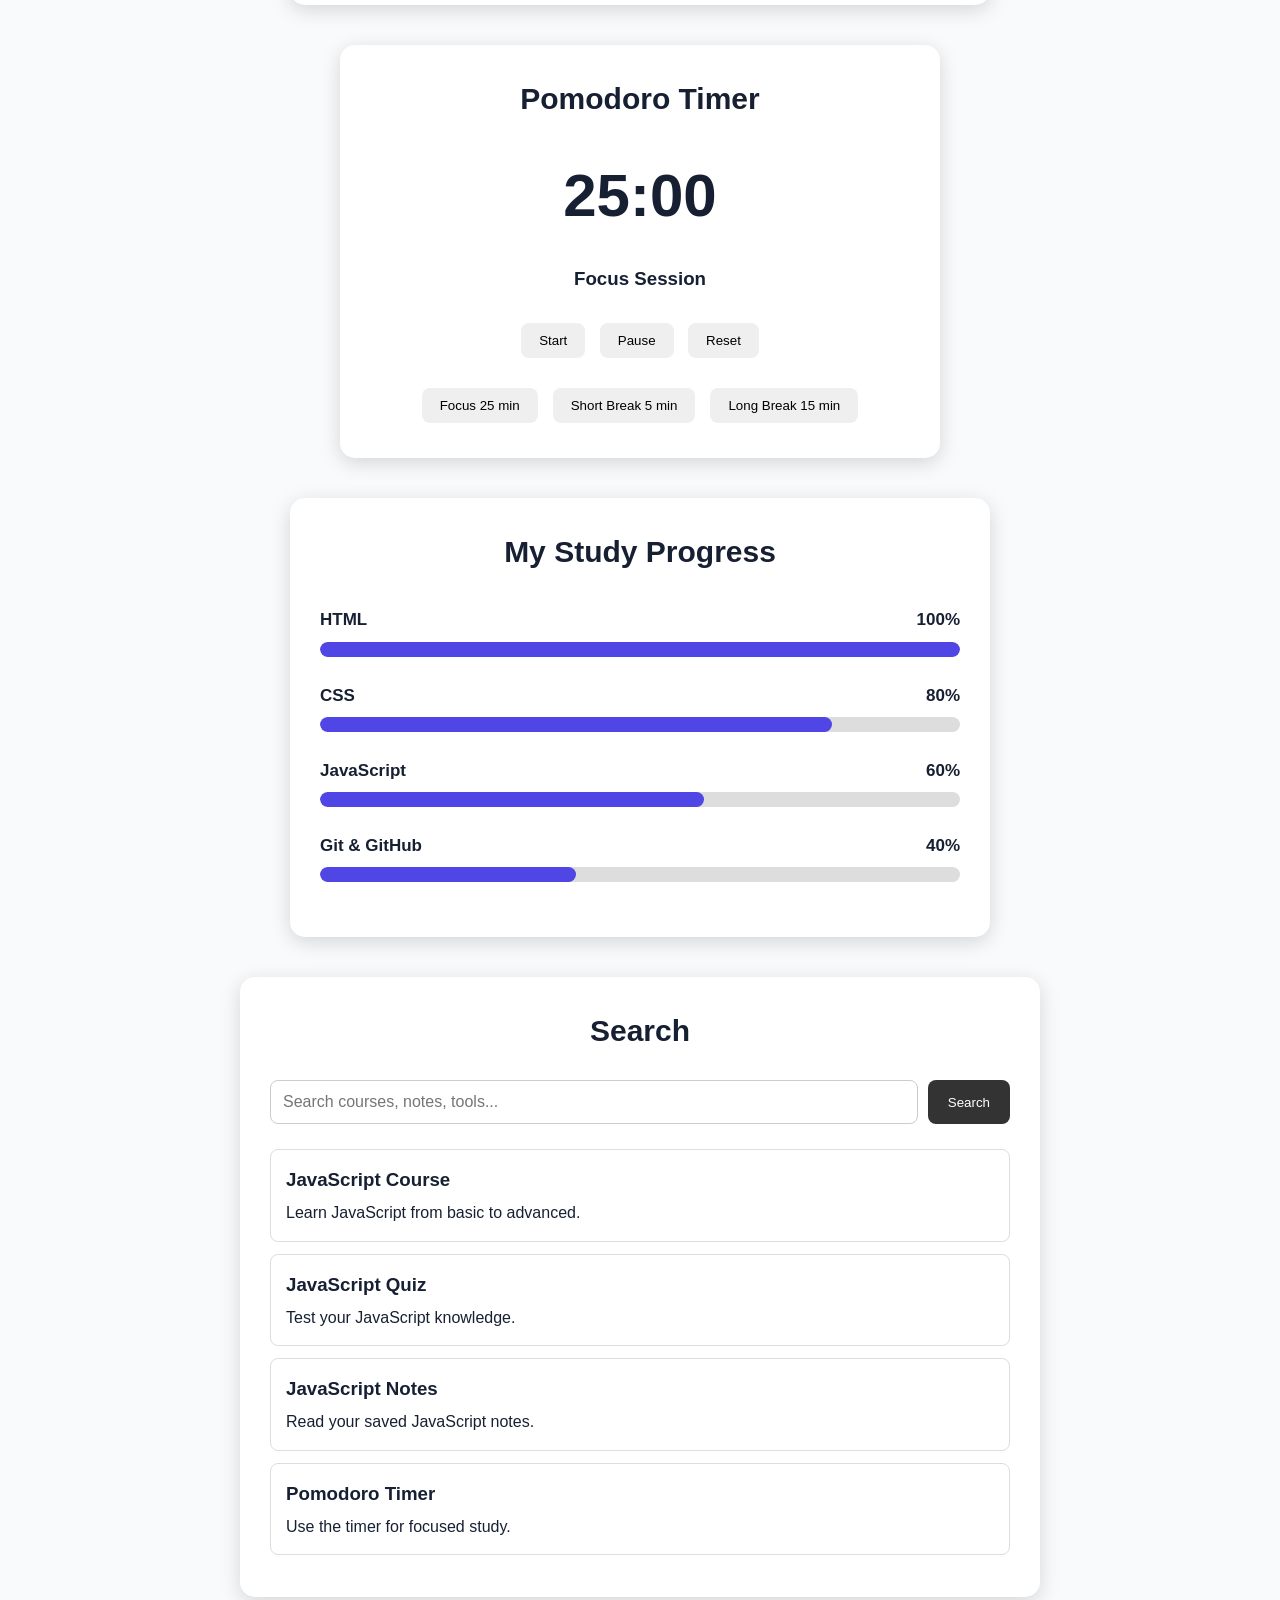
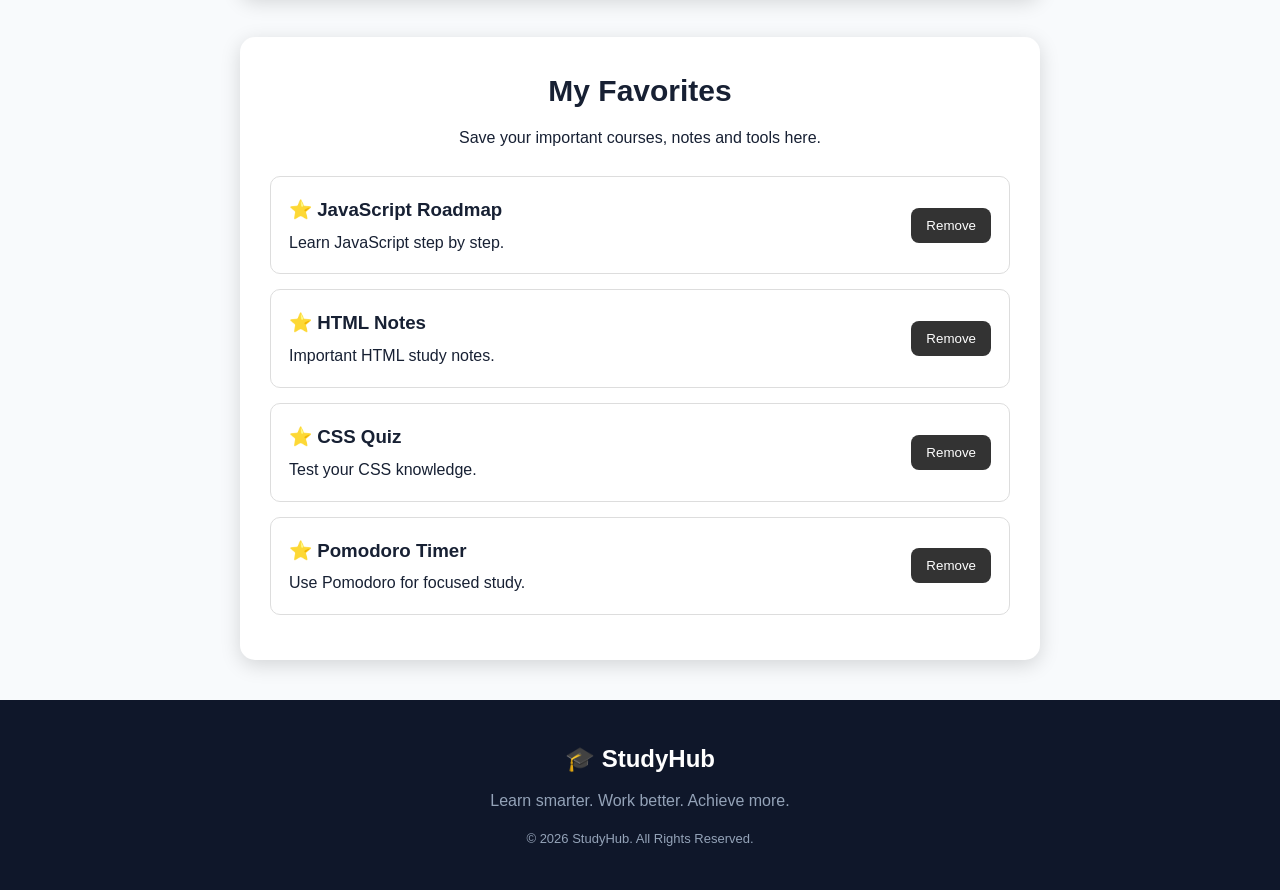
==== commit 49d86a11: "Update project" ====
--- a/index.html
+++ b/index.html
@@ -1122,8 +1122,59 @@
          14. FAVORITES / BOOKMARKS - HARIS
          ===================================================== -->
 
-    <!-- HARIS WILL ADD CODE HERE -->
-
+    <div class="favorites-section">
+
+    <h2>My Favorites</h2>
+
+    <p>Save your important courses, notes and tools here.</p>
+    
+    <div class="favorites-list">
+        <div class="favorite-item">
+            <div>
+                <h3>⭐ JavaScript Roadmap</h3>
+                <p>Learn JavaScript step by step.</p>
+            </div>
+
+            <button type="button" class="remove-favorite">
+                Remove
+            </button>
+        </div>
+
+
+        <div class="favorite-item">
+            <div>
+                <h3>⭐ HTML Notes</h3>
+                <p>Important HTML study notes.</p>
+            </div>
+
+            <button type="button" class="remove-favorite">
+                Remove
+            </button>
+        </div>
+
+        <div class="favorite-item">
+            <div>
+                <h3>⭐ CSS Quiz</h3>
+                <p>Test your CSS knowledge.</p>
+            </div>
+
+            <button type="button" class="remove-favorite">
+                Remove
+            </button>
+        </div>
+
+        <div class="favorite-item">
+            <div>
+                <h3>⭐ Pomodoro Timer</h3>
+                <p>Use Pomodoro for focused study.</p>
+            </div>
+
+            <button type="button" class="remove-favorite">
+                Remove
+            </button>
+        </div>
+    </div>
+</div>
 
 
     <!-- =====================================================
--- a/Css/style.css
+++ b/Css/style.css
@@ -1130,3 +1130,55 @@
 .search-item:hover {
     background-color: #f5f5f5;
 }
+
+.favorites-section {
+    width: 80%;
+    max-width: 800px;
+    margin: 40px auto;
+    padding: 30px;
+    background-color: white;
+    border-radius: 15px;
+    box-shadow: 0 5px 20px rgba(0, 0, 0, 0.15);
+}
+
+.favorites-section h2 {
+    text-align: center;
+    font-size: 30px;
+    margin-bottom: 10px;
+}
+
+.favorites-section > p {
+    text-align: center;
+    margin-bottom: 25px;
+}
+
+.favorite-item {
+    display: flex;
+    justify-content: space-between;
+    align-items: center;
+    padding: 18px;
+    margin-bottom: 15px;
+    border: 1px solid #ddd;
+    border-radius: 10px;
+}
+
+.favorite-item h3 {
+    margin-bottom: 5px;
+}
+
+.favorite-item p {
+    margin: 0;
+}
+
+.remove-favorite {
+    padding: 10px 15px;
+    border: none;
+    border-radius: 8px;
+    background-color: #333;
+    color: white;
+    cursor: pointer;
+}
+
+.remove-favorite:hover {
+    opacity: 0.8;
+}
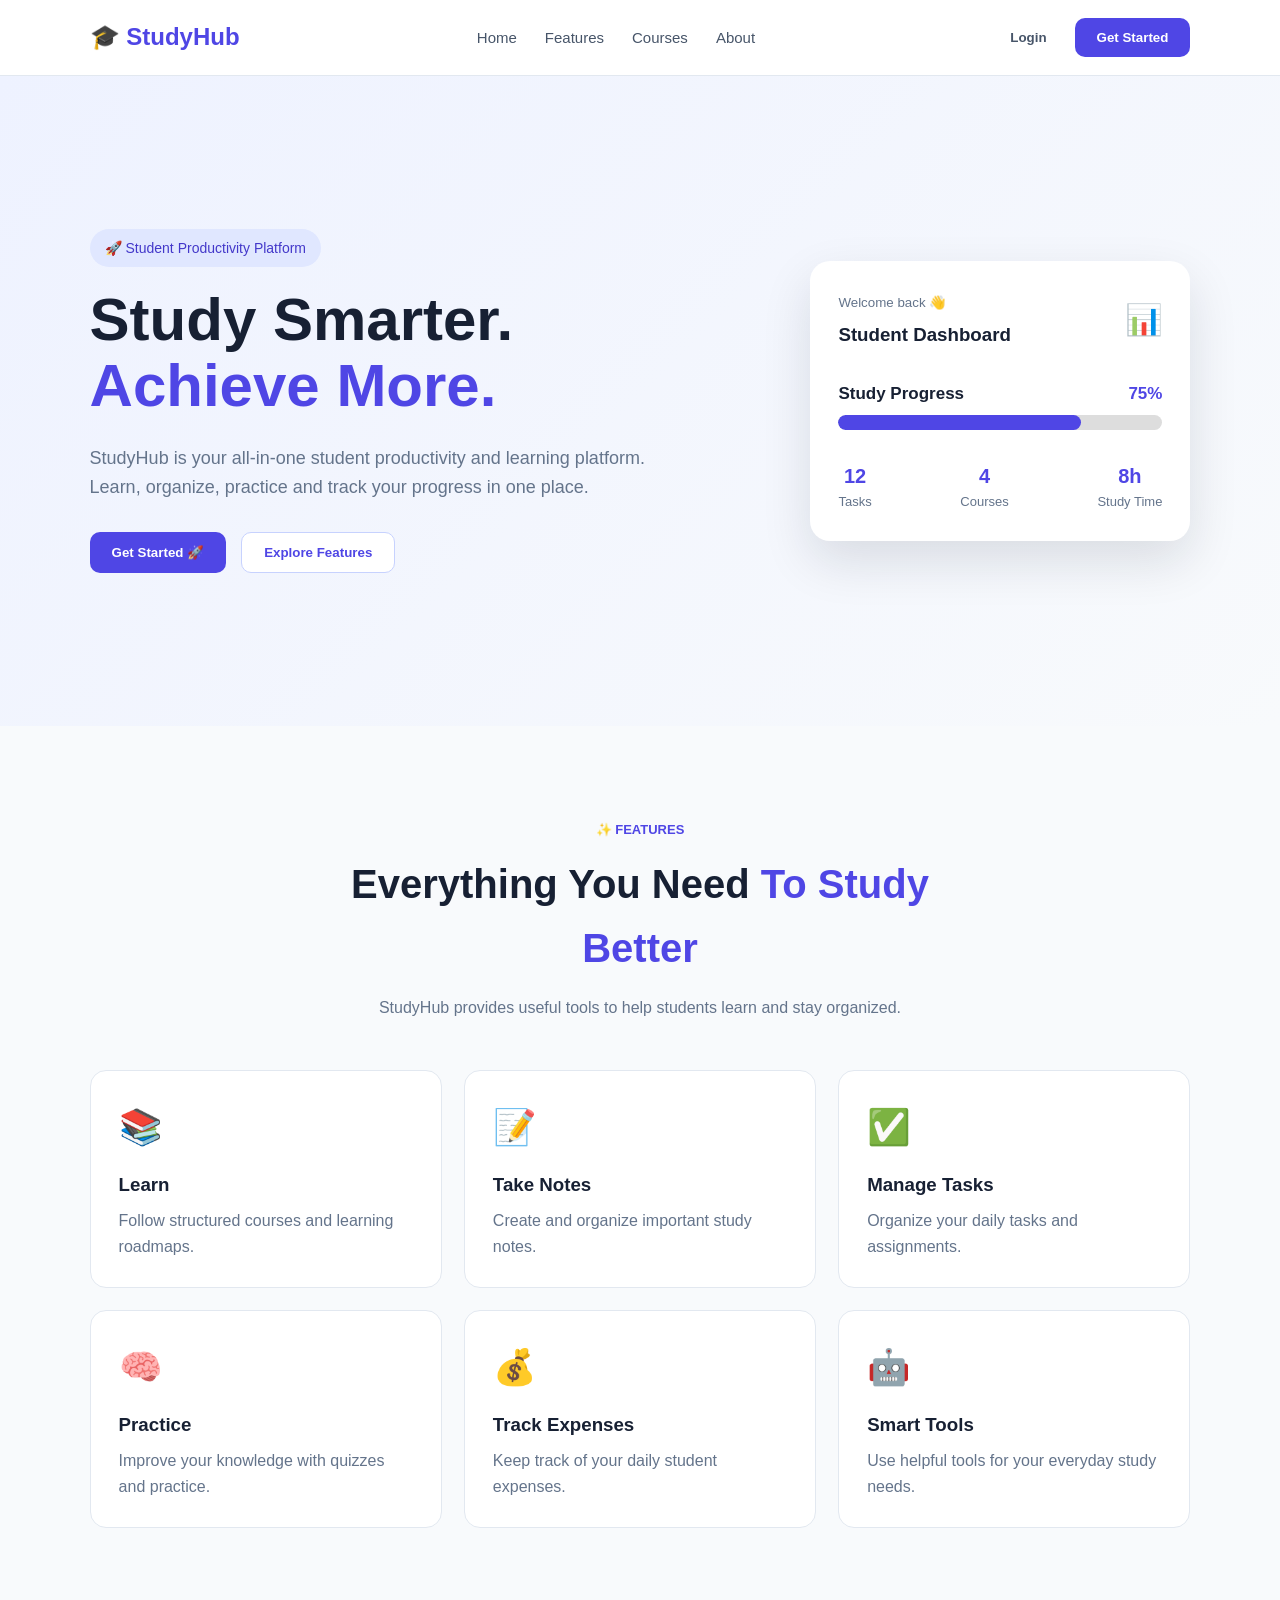
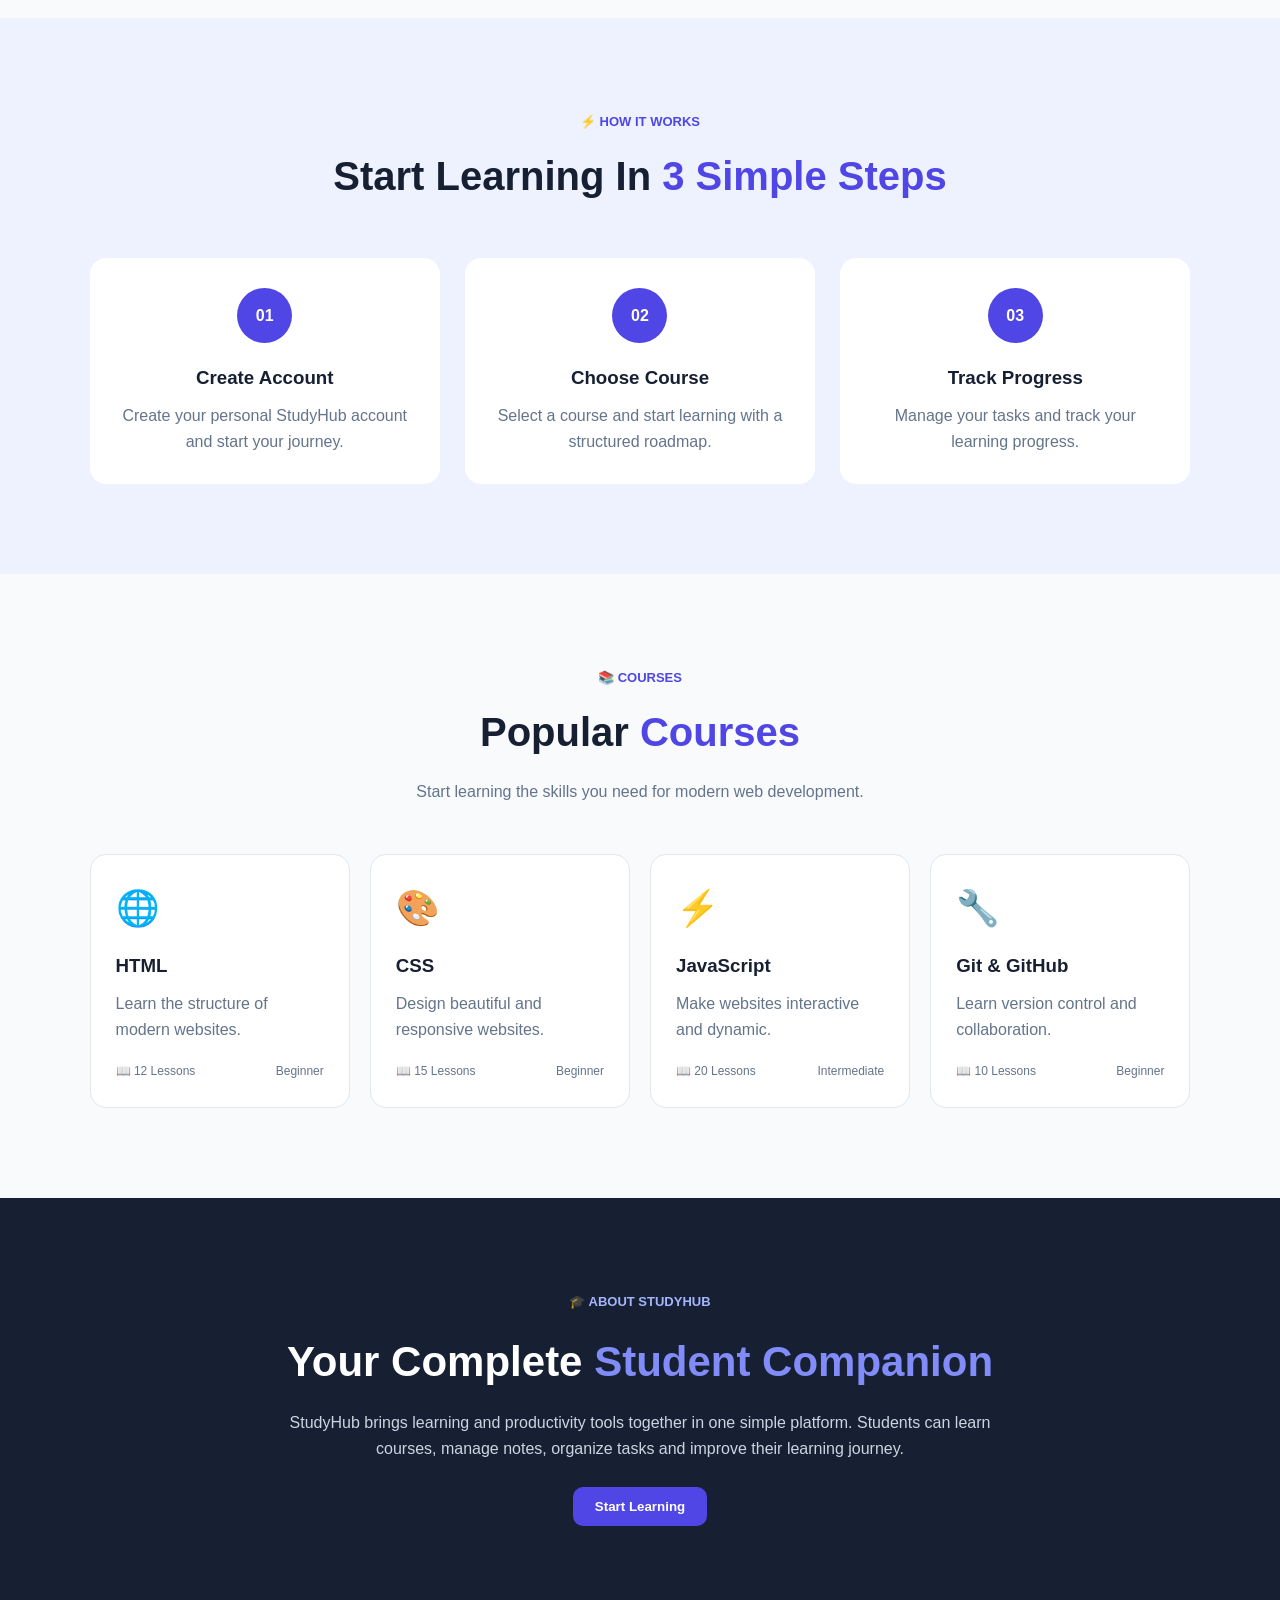
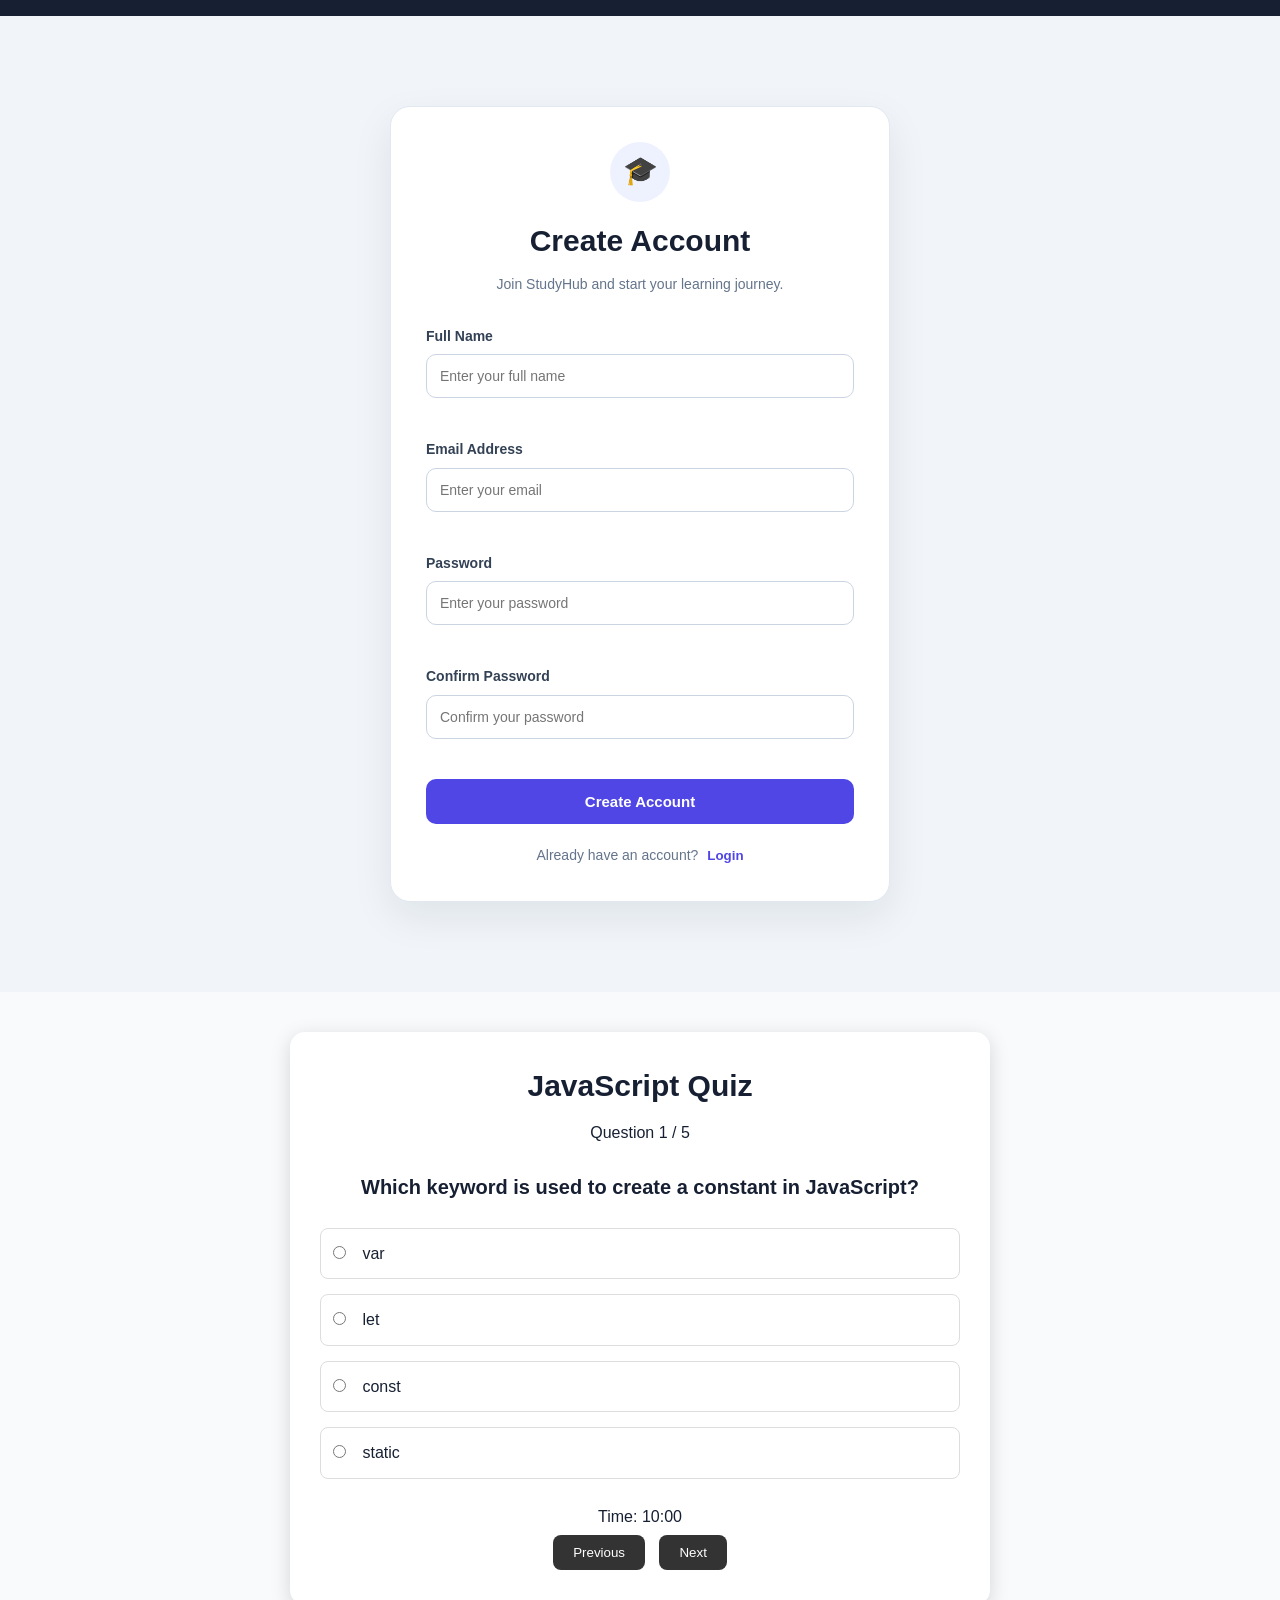
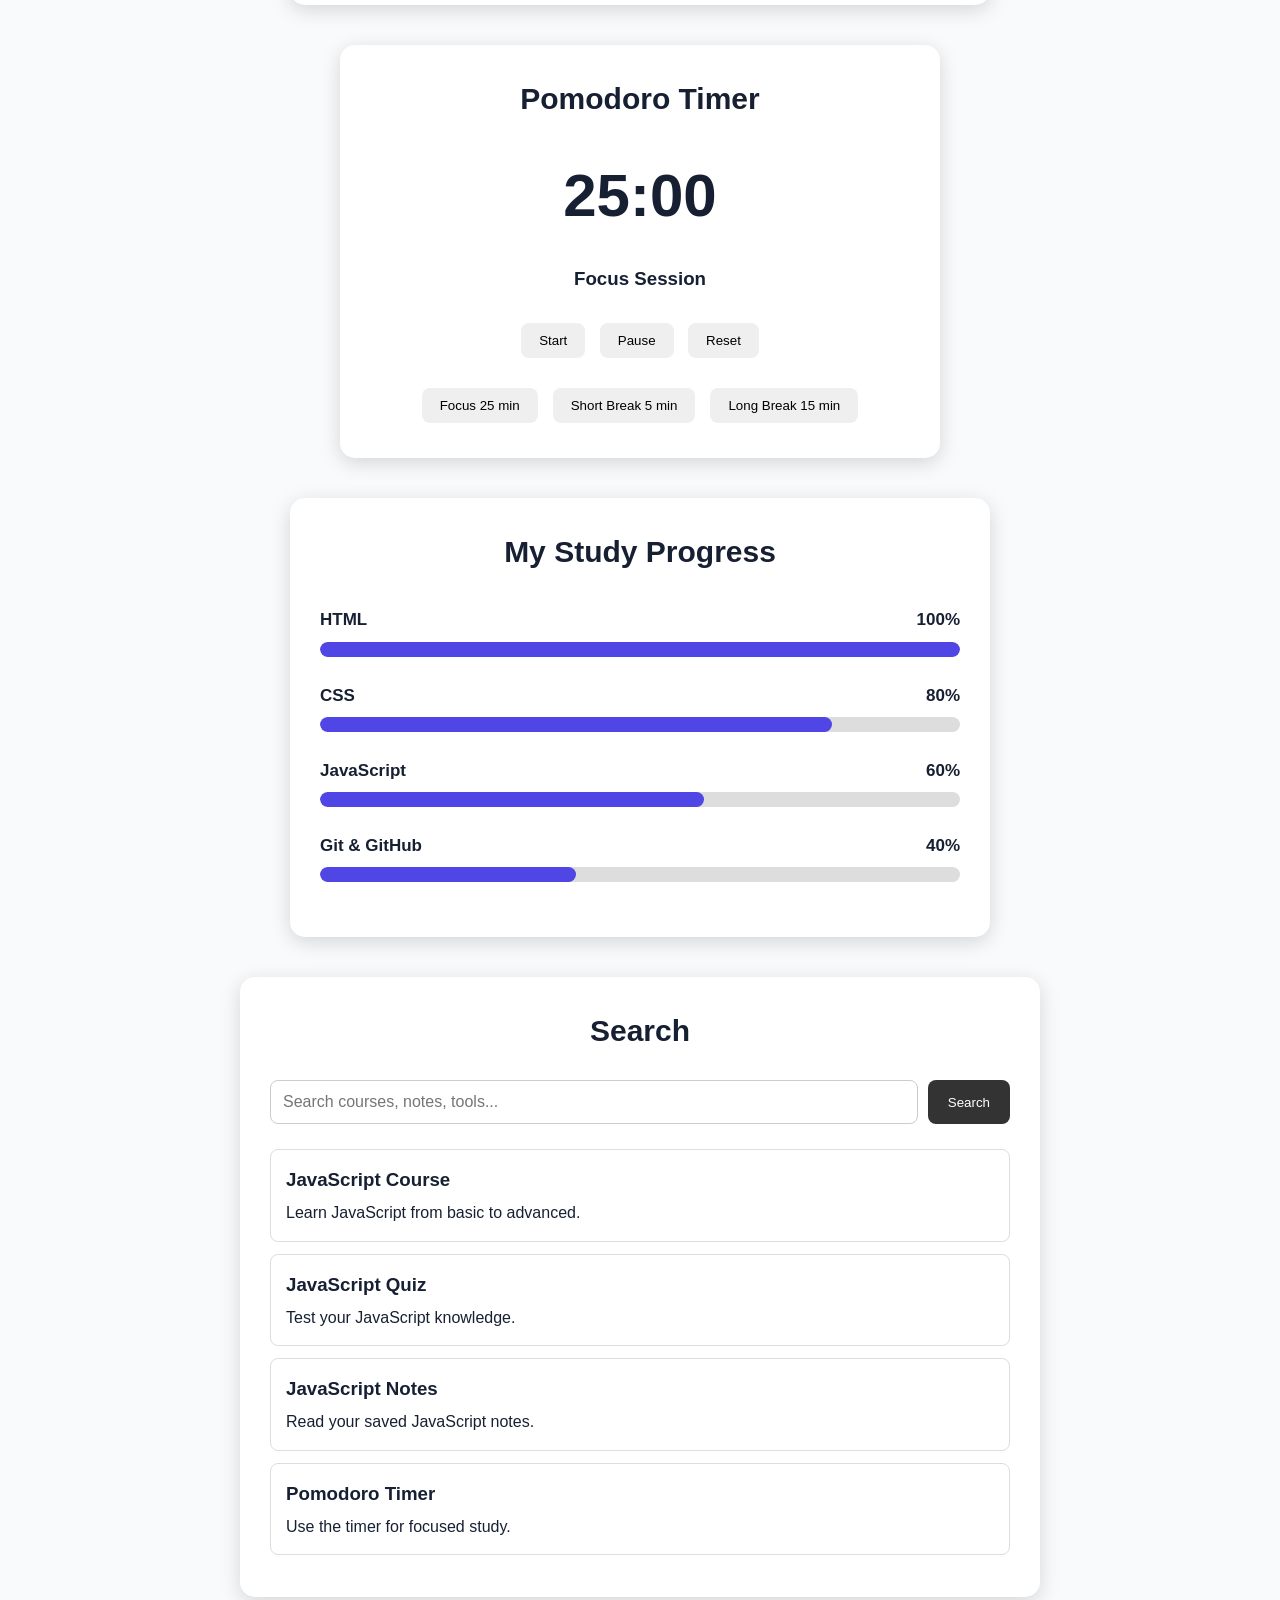
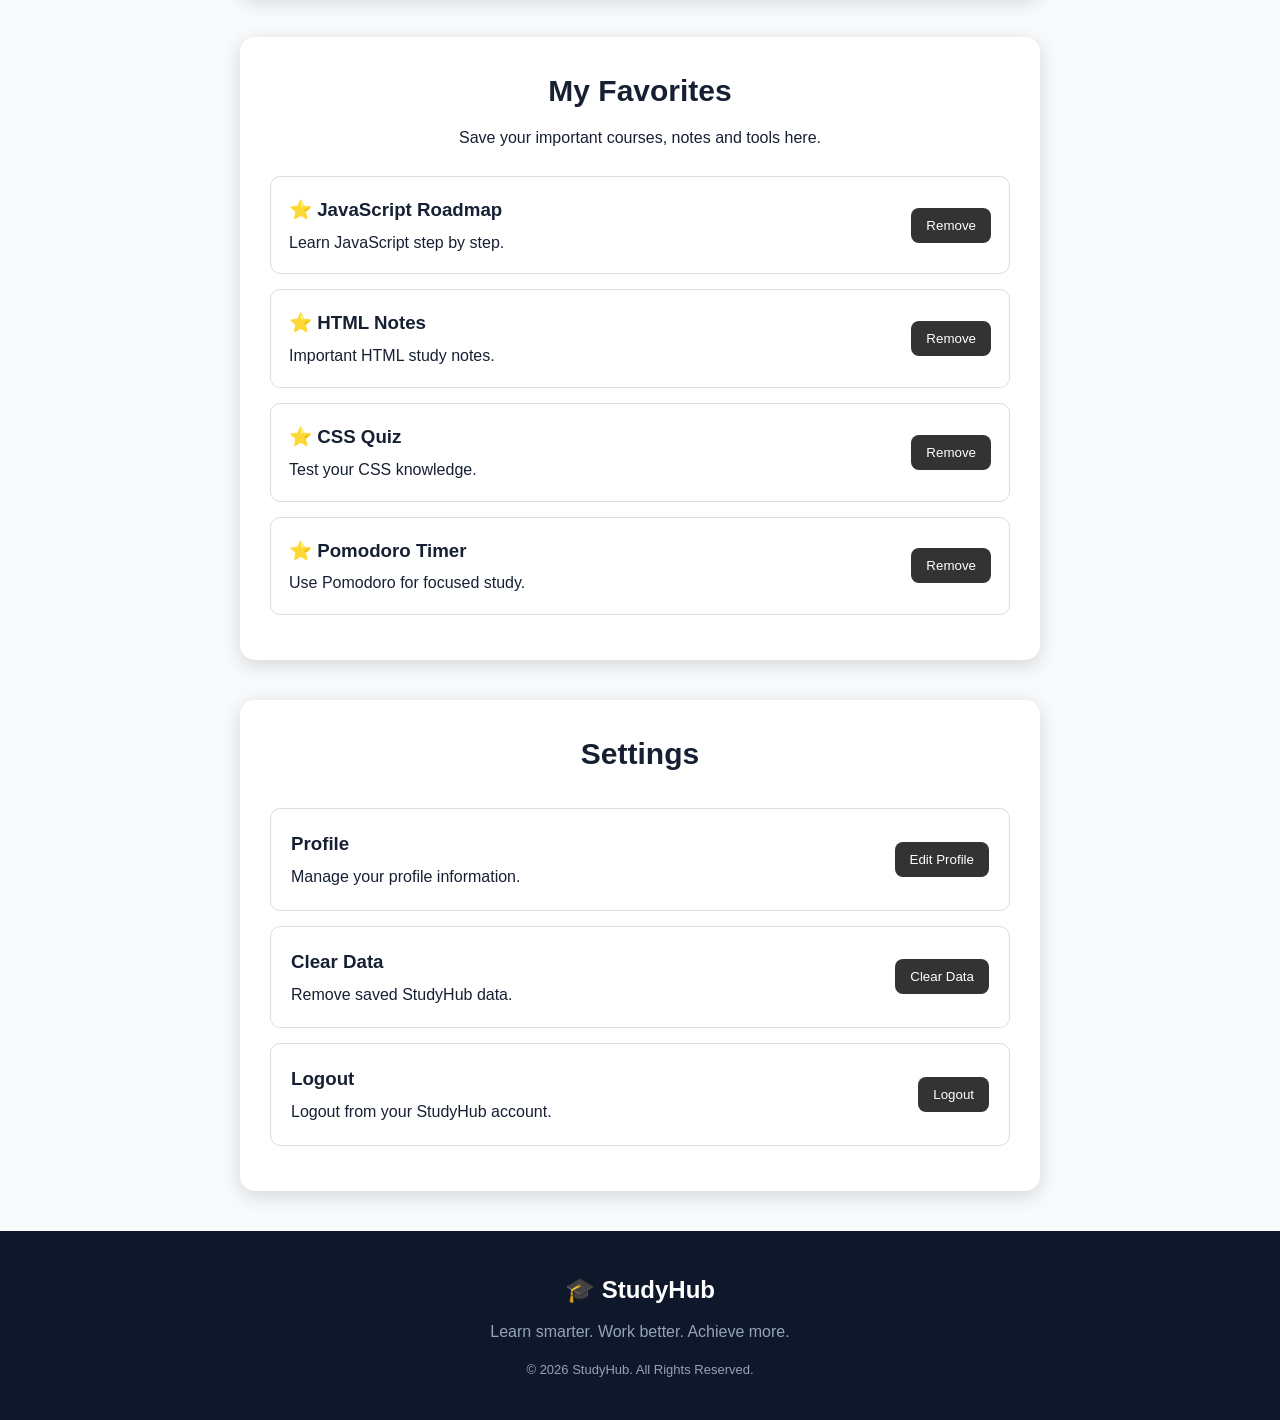
==== commit fa37435d: "Update project" ====
--- a/index.html
+++ b/index.html
@@ -1127,7 +1127,7 @@
     <h2>My Favorites</h2>
 
     <p>Save your important courses, notes and tools here.</p>
-    
+
     <div class="favorites-list">
         <div class="favorite-item">
             <div>
@@ -1181,32 +1181,77 @@
          15. DARK / LIGHT MODE - HARIS
          ===================================================== -->
 
+      <!-- HARIS WILL ADD CODE HERE -->
+
+
+
+    <!-- =====================================================
+         16. NOTIFICATIONS / TOASTS - HARIS
+         ===================================================== -->
+
     <!-- HARIS WILL ADD CODE HERE -->
 
 
 
     <!-- =====================================================
-         16. NOTIFICATIONS / TOASTS - HARIS
+         17. PROFILE PAGE
+         ===================================================== -->
+
+    <!-- Is section ka complete code next step mein add hoga -->
+
+
+
+    <!-- =====================================================
+         18. SETTINGS - HARIS
          ===================================================== -->
 
     <!-- HARIS WILL ADD CODE HERE -->
-
-
-
-    <!-- =====================================================
-         17. PROFILE PAGE
-         ===================================================== -->
-
-    <!-- Is section ka complete code next step mein add hoga -->
-
-
-
-    <!-- =====================================================
-         18. SETTINGS - HARIS
-         ===================================================== -->
-
-    <!-- HARIS WILL ADD CODE HERE -->
-
+    <div class="settings-section">
+
+    <h2>Settings</h2>
+
+    <div class="setting-item">
+
+        <div>
+            <h3>Profile</h3>
+            <p>Manage your profile information.</p>
+        </div>
+
+        <button type="button" id="profile-button">
+            Edit Profile
+        </button>
+
+    </div>
+
+
+    <div class="setting-item">
+
+        <div>
+            <h3>Clear Data</h3>
+            <p>Remove saved StudyHub data.</p>
+        </div>
+
+        <button type="button" id="clear-data">
+            Clear Data
+        </button>
+
+    </div>
+
+
+    <div class="setting-item">
+
+        <div>
+            <h3>Logout</h3>
+            <p>Logout from your StudyHub account.</p>
+        </div>
+
+        <button type="button" id="logout">
+            Logout
+        </button>
+
+    </div>
+
+</div>
 
 
     <!-- =====================================================
--- a/Css/style.css
+++ b/Css/style.css
@@ -1181,4 +1181,51 @@
 
 .remove-favorite:hover {
     opacity: 0.8;
+}
+
+.settings-section {
+    width: 80%;
+    max-width: 800px;
+    margin: 40px auto;
+    padding: 30px;
+    background-color: white;
+    border-radius: 15px;
+    box-shadow: 0 5px 20px rgba(0, 0, 0, 0.15);
+}
+
+.settings-section h2 {
+    text-align: center;
+    font-size: 30px;
+    margin-bottom: 30px;
+}
+
+.setting-item {
+    display: flex;
+    justify-content: space-between;
+    align-items: center;
+    padding: 20px;
+    margin-bottom: 15px;
+    border: 1px solid #ddd;
+    border-radius: 10px;
+}
+
+.setting-item h3 {
+    margin-bottom: 5px;
+}
+
+.setting-item p {
+    margin: 0;
+}
+
+.setting-item button {
+    padding: 10px 15px;
+    border: none;
+    border-radius: 8px;
+    background-color: #333;
+    color: white;
+    cursor: pointer;
+}
+
+.setting-item button:hover {
+    opacity: 0.8;
 }
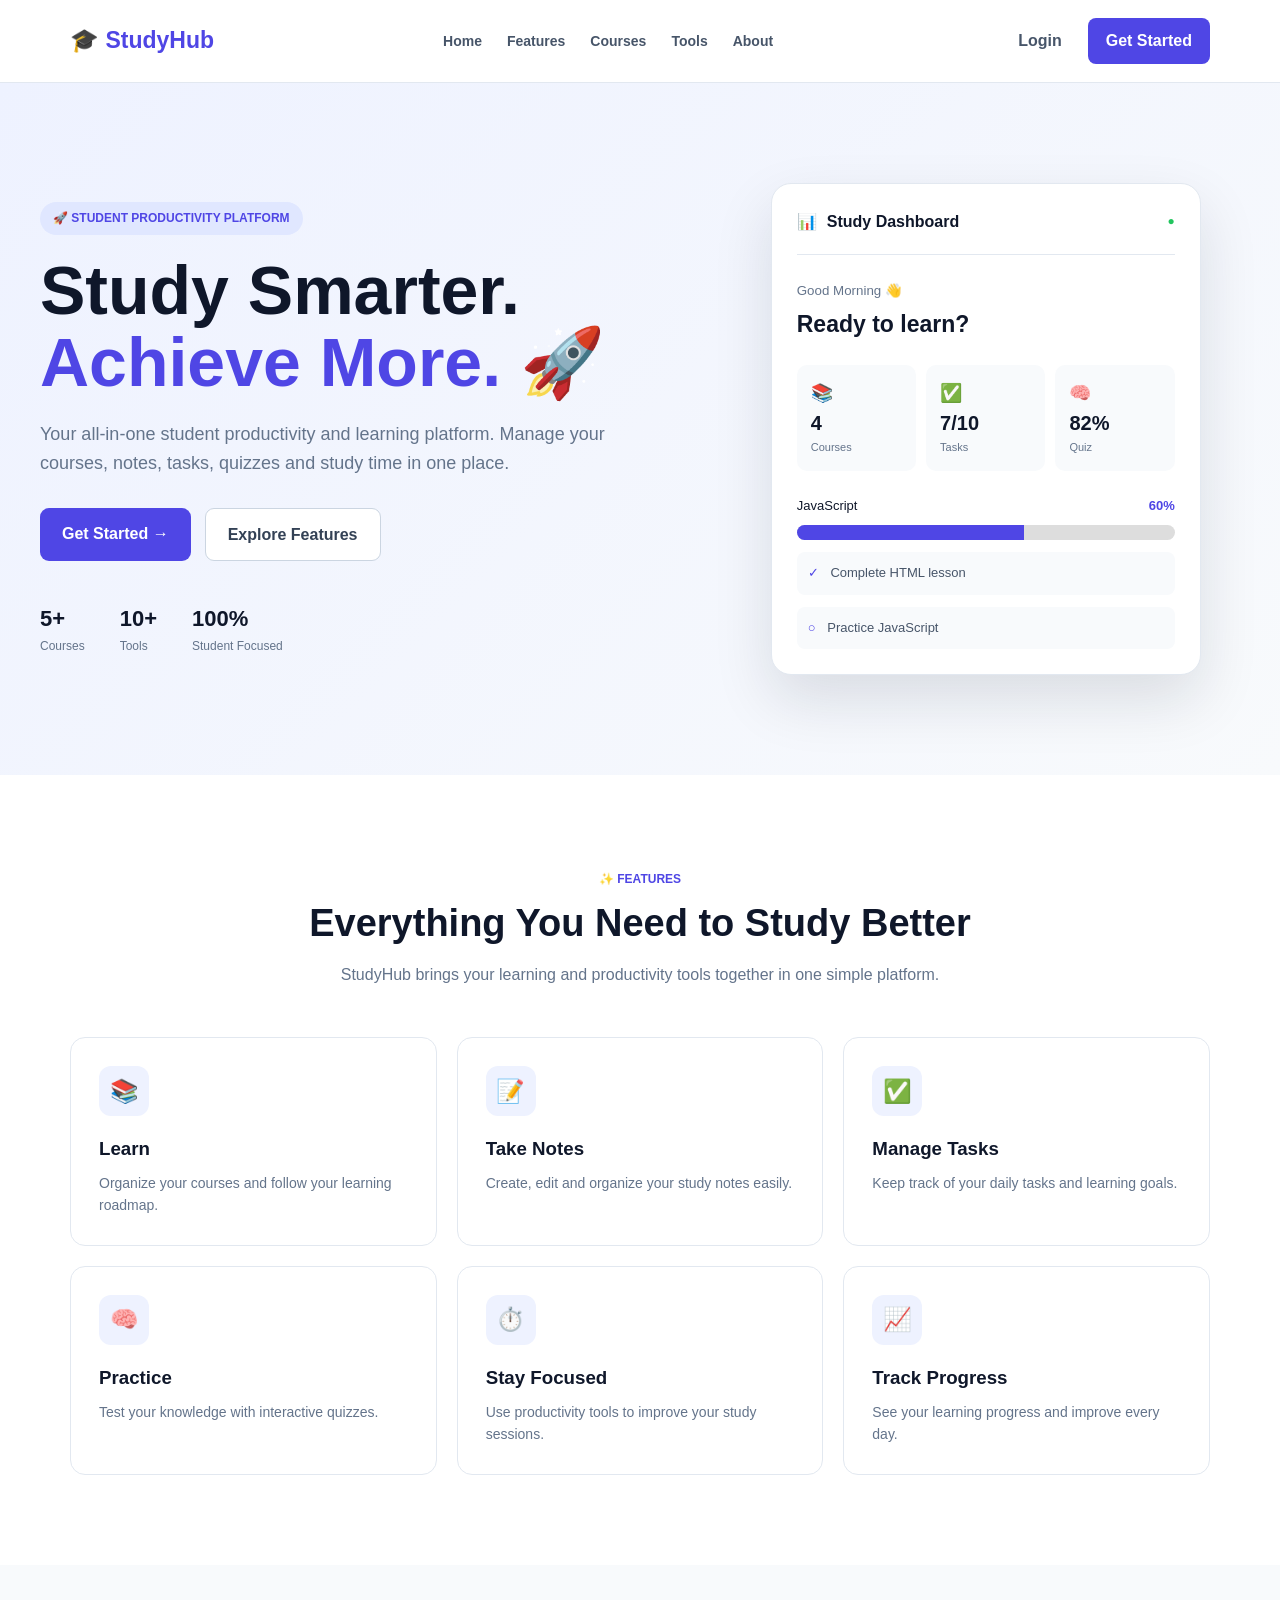
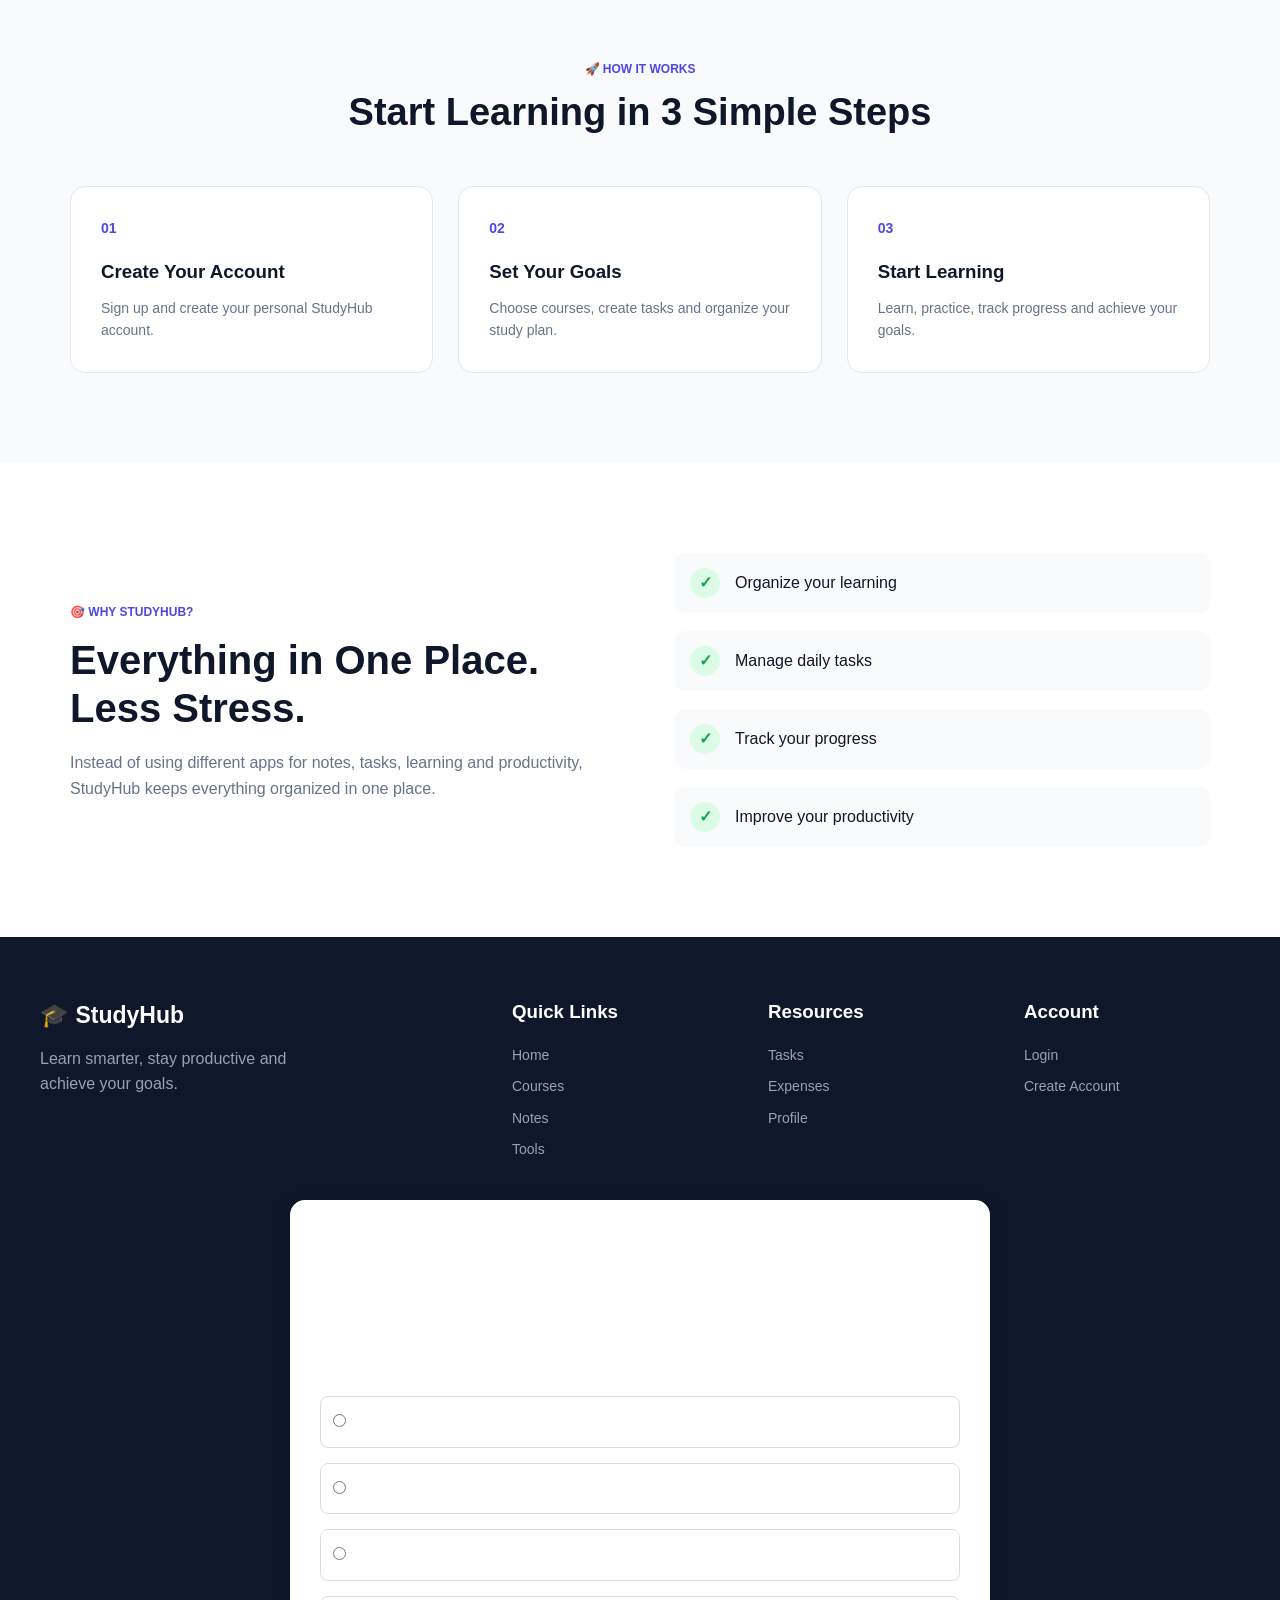
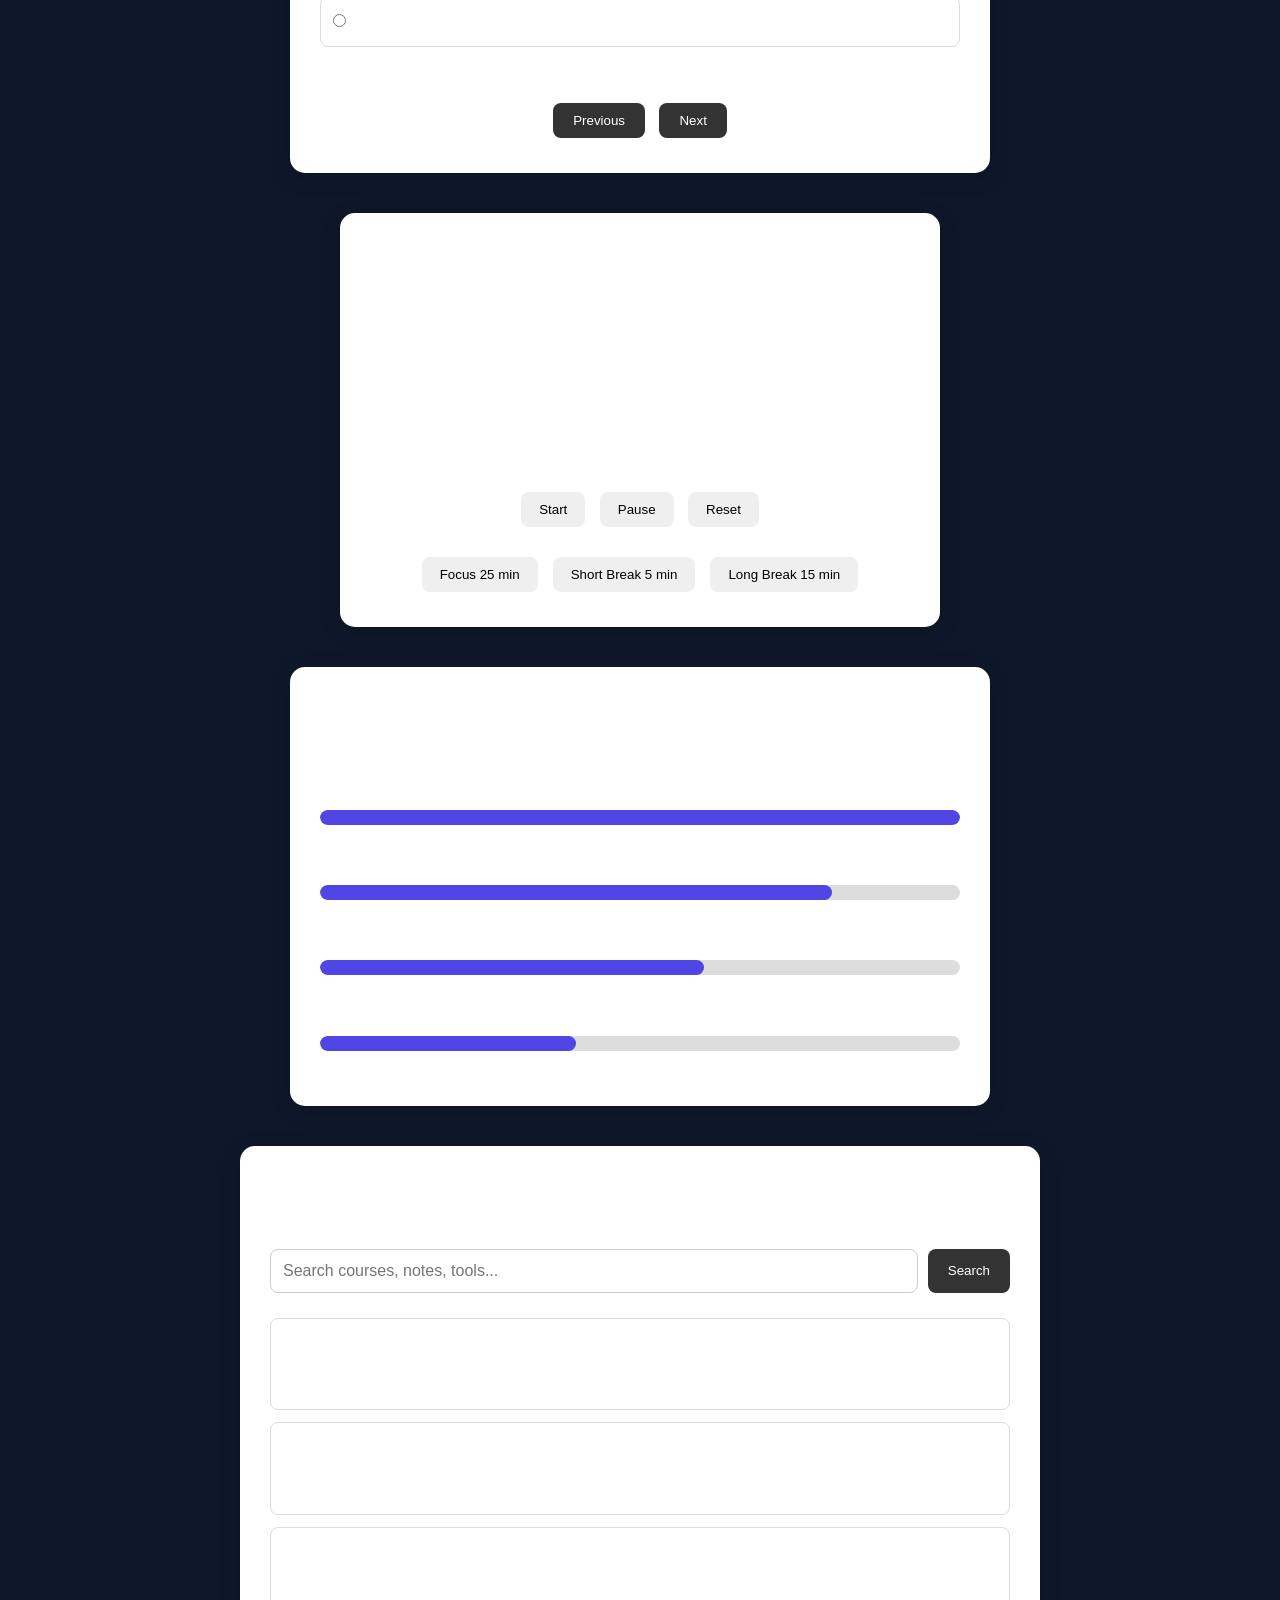
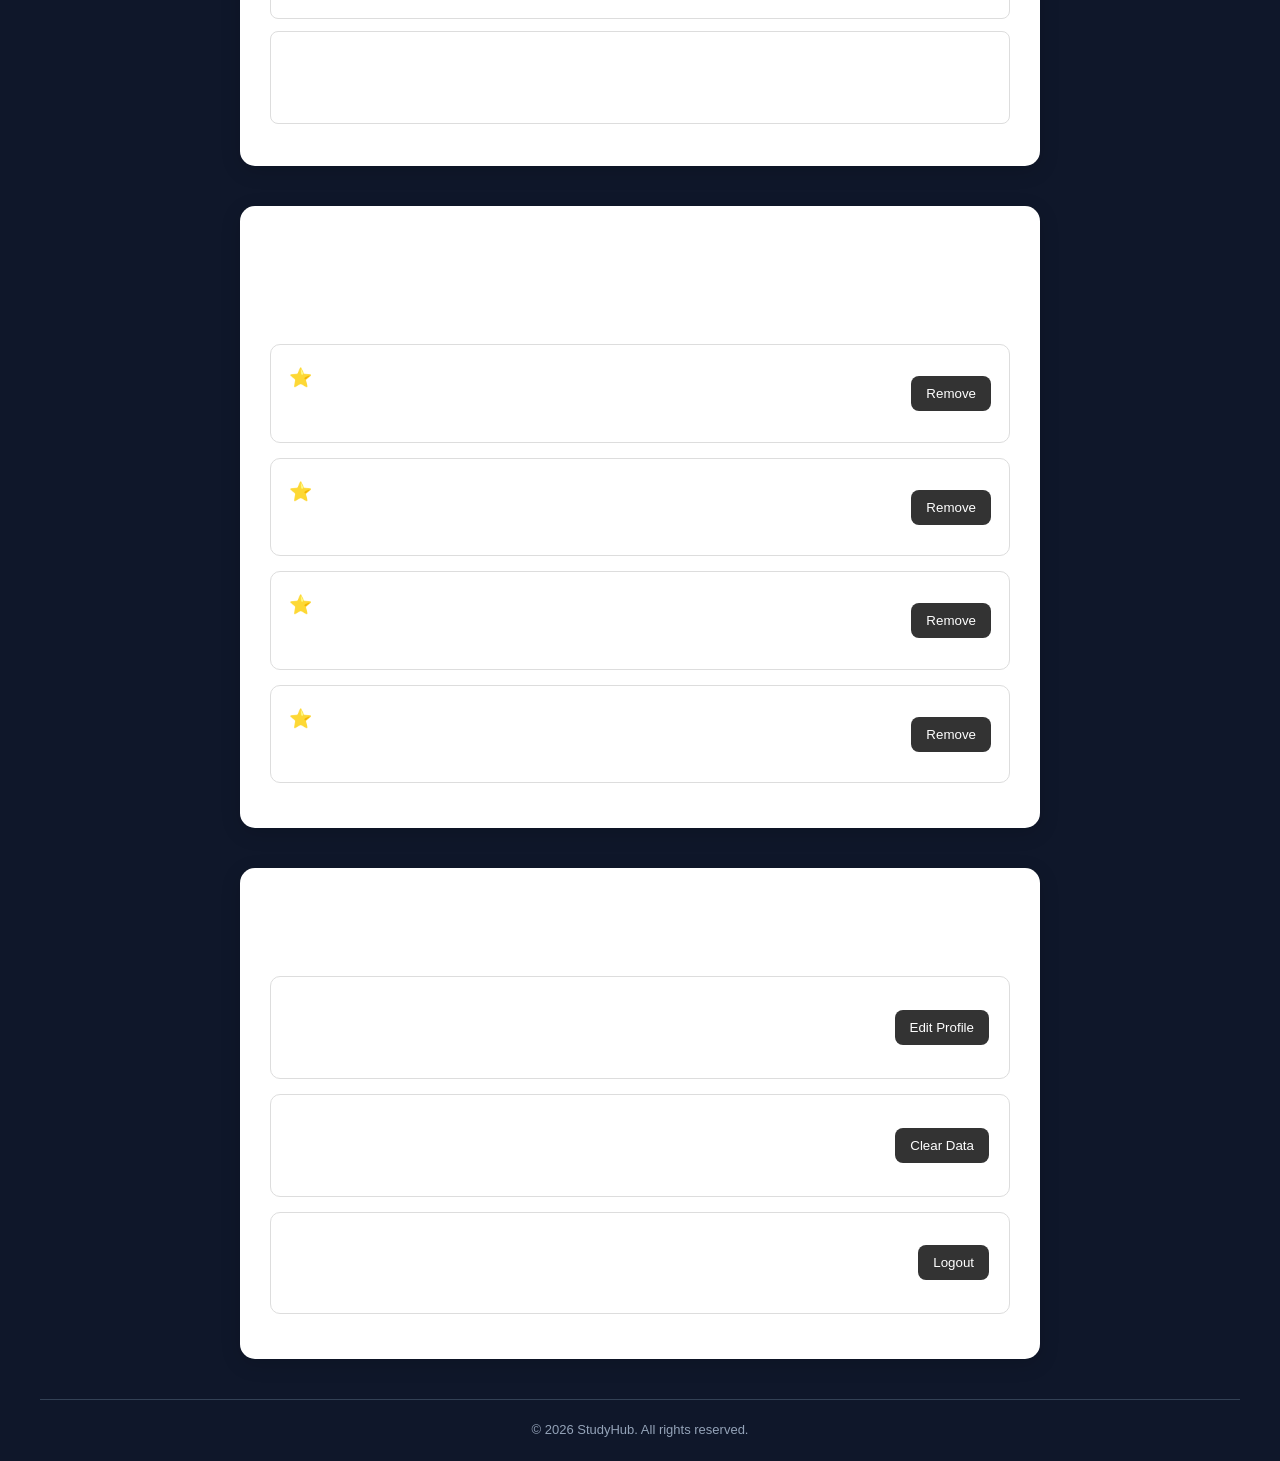
==== commit 71b78be2: "Merge branch 'main' into Muhammad-Haris" ====
--- a/index.html
+++ b/index.html
@@ -5,53 +5,84 @@
 
     <meta charset="UTF-8">
 
-    <meta name="viewport" content="width=device-width, initial-scale=1.0">
-
-    <title>StudyHub - Student Productivity Platform</title>
-
-    <link rel="stylesheet" href="./Css/style.css">
+    <meta name="viewport"
+        content="width=device-width, initial-scale=1.0">
+
+    <title>StudyHub | Student Productivity Platform</title>
+
+    <link rel="stylesheet"
+        href="Css/style.css">
 
 </head>
 
+
 <body>
 
 
     <!-- =====================================================
-         1. LANDING / HOME PAGE
+         1. NAVBAR
          ===================================================== -->
 
     <header class="navbar">
 
-        <!-- Logo -->
-        <div class="logo">
-            🎓 StudyHub
-        </div>
-
-
-        <!-- Navigation -->
-        <nav class="nav-links">
-
-            <a href="#home">Home</a>
-
-            <a href="#features">Features</a>
-
-            <a href="#courses">Courses</a>
-
-            <a href="#about">About</a>
-
-        </nav>
-
-
-        <!-- Navbar Buttons -->
-        <div class="nav-buttons">
-
-            <button class="login-btn" id="loginButton">
-                Login
-            </button>
-
-            <button class="primary-btn" id="getStartedButton">
-                Get Started
-            </button>
+        <div class="nav-container">
+
+            <!-- Logo -->
+
+            <a href="index.html"
+                class="logo">
+
+                🎓 StudyHub
+
+            </a>
+
+
+            <!-- Navigation -->
+
+            <nav class="nav-links">
+
+                <a href="index.html">
+                    Home
+                </a>
+
+                <a href="#features">
+                    Features
+                </a>
+
+                <a href="courses.html">
+                    Courses
+                </a>
+
+                <a href="tools.html">
+                    Tools
+                </a>
+
+                <a href="#about">
+                    About
+                </a>
+
+            </nav>
+
+
+            <!-- Auth Buttons -->
+
+            <div class="nav-buttons">
+
+                <a href="login.html"
+                    class="login-btn">
+
+                    Login
+
+                </a>
+
+                <a href="signup.html"
+                    class="signup-btn">
+
+                    Get Started
+
+                </a>
+
+            </div>
 
         </div>
 
@@ -60,813 +91,666 @@
 
 
     <!-- =====================================================
-         HERO SECTION
-         ===================================================== -->
-
-    <section class="hero" id="home">
-
-        <div class="hero-content">
-
-            <span class="hero-badge">
-                🚀 Student Productivity Platform
-            </span>
-
-
-            <h1>
-                Study Smarter.
-                <span>Achieve More.</span>
-            </h1>
-
-
-            <p>
-                StudyHub is your all-in-one student productivity
-                and learning platform. Learn, organize, practice
-                and track your progress in one place.
-            </p>
-
-
-            <div class="hero-buttons">
-
-                <button
-                    class="primary-btn"
-                    id="heroGetStartedButton">
-
-                    Get Started 🚀
-
-                </button>
-
-
-                <button
-                    class="secondary-btn"
-                    id="exploreButton">
-
-                    Explore Features
-
-                </button>
-
-            </div>
-
-        </div>
-
-
-
-        <!-- Hero Dashboard Preview -->
-
-        <div class="hero-dashboard">
-
-            <div class="dashboard-top">
-
-                <div>
-                    <small>Welcome back 👋</small>
-
-                    <h3>Student Dashboard</h3>
+         2. HERO SECTION
+         ===================================================== -->
+
+    <main>
+
+        <section class="hero">
+
+            <div class="hero-container">
+
+
+                <!-- Hero Content -->
+
+                <div class="hero-content">
+
+                    <span class="hero-badge">
+
+                        🚀 STUDENT PRODUCTIVITY PLATFORM
+
+                    </span>
+
+
+                    <h1>
+
+                        Study Smarter.
+                        <span>
+                            Achieve More.
+                        </span>
+                        🚀
+
+                    </h1>
+
+
+                    <p>
+
+                        Your all-in-one student productivity
+                        and learning platform.
+
+                        Manage your courses, notes, tasks,
+                        quizzes and study time in one place.
+
+                    </p>
+
+
+                    <!-- Buttons -->
+
+                    <div class="hero-buttons">
+
+                        <a href="signup.html"
+                            class="primary-btn">
+
+                            Get Started →
+
+                        </a>
+
+                        <a href="#features"
+                            class="secondary-btn">
+
+                            Explore Features
+
+                        </a>
+
+                    </div>
+
+
+                    <!-- Small Stats -->
+
+                    <div class="hero-stats">
+
+                        <div>
+
+                            <strong>
+                                5+
+                            </strong>
+
+                            <span>
+                                Courses
+                            </span>
+
+                        </div>
+
+
+                        <div>
+
+                            <strong>
+                                10+
+                            </strong>
+
+                            <span>
+                                Tools
+                            </span>
+
+                        </div>
+
+
+                        <div>
+
+                            <strong>
+                                100%
+                            </strong>
+
+                            <span>
+                                Student Focused
+                            </span>
+
+                        </div>
+
+                    </div>
+
                 </div>
 
-                <span class="dashboard-icon">
-                    📊
-                </span>
-
-            </div>
-
-
-            <div class="progress-title">
-
-                <span>Study Progress</span>
-
-                <strong>75%</strong>
-
-            </div>
-
-
-            <div class="progress-bar">
-
-                <div class="progress-fill"></div>
-
-            </div>
-
-
-            <div class="mini-stats">
-
-                <div class="mini-stat">
-
-                    <strong>12</strong>
-
-                    <span>Tasks</span>
+
+
+                <!-- Hero Dashboard Preview -->
+
+                <div class="hero-preview">
+
+                    <div class="preview-card">
+
+                        <div class="preview-top">
+
+                            <div>
+
+                                <span>
+                                    📊
+                                </span>
+
+                                <strong>
+                                    Study Dashboard
+                                </strong>
+
+                            </div>
+
+                            <span>
+                                ●
+                            </span>
+
+                        </div>
+
+
+                        <div class="preview-welcome">
+
+                            <small>
+                                Good Morning 👋
+                            </small>
+
+                            <h3>
+                                Ready to learn?
+                            </h3>
+
+                        </div>
+
+
+                        <div class="preview-stats">
+
+                            <div>
+
+                                <span>
+                                    📚
+                                </span>
+
+                                <strong>
+                                    4
+                                </strong>
+
+                                <small>
+                                    Courses
+                                </small>
+
+                            </div>
+
+
+                            <div>
+
+                                <span>
+                                    ✅
+                                </span>
+
+                                <strong>
+                                    7/10
+                                </strong>
+
+                                <small>
+                                    Tasks
+                                </small>
+
+                            </div>
+
+
+                            <div>
+
+                                <span>
+                                    🧠
+                                </span>
+
+                                <strong>
+                                    82%
+                                </strong>
+
+                                <small>
+                                    Quiz
+                                </small>
+
+                            </div>
+
+                        </div>
+
+
+                        <div class="preview-progress">
+
+                            <div class="progress-heading">
+
+                                <span>
+                                    JavaScript
+                                </span>
+
+                                <strong>
+                                    60%
+                                </strong>
+
+                            </div>
+
+                            <div class="progress-bar">
+
+                                <div
+                                    style="width: 60%;">
+                                </div>
+
+                            </div>
+
+                        </div>
+
+
+                        <div class="preview-task">
+
+                            <span>
+                                ✓
+                            </span>
+
+                            Complete HTML lesson
+
+                        </div>
+
+
+                        <div class="preview-task">
+
+                            <span>
+                                ○
+                            </span>
+
+                            Practice JavaScript
+
+                        </div>
+
+                    </div>
 
                 </div>
 
-
-                <div class="mini-stat">
-
-                    <strong>4</strong>
-
-                    <span>Courses</span>
+            </div>
+
+        </section>
+
+
+
+        <!-- =====================================================
+             3. FEATURES SECTION
+             ===================================================== -->
+
+        <section class="features-section"
+            id="features">
+
+            <div class="section-container">
+
+
+                <div class="section-heading">
+
+                    <span>
+                        ✨ FEATURES
+                    </span>
+
+                    <h2>
+                        Everything You Need
+                        to Study Better
+                    </h2>
+
+                    <p>
+                        StudyHub brings your learning
+                        and productivity tools together
+                        in one simple platform.
+                    </p>
 
                 </div>
 
 
-                <div class="mini-stat">
-
-                    <strong>8h</strong>
-
-                    <span>Study Time</span>
+                <div class="features-grid">
+
+
+                    <div class="feature-card">
+
+                        <div class="feature-icon">
+                            📚
+                        </div>
+
+                        <h3>
+                            Learn
+                        </h3>
+
+                        <p>
+                            Organize your courses and
+                            follow your learning roadmap.
+                        </p>
+
+                    </div>
+
+
+                    <div class="feature-card">
+
+                        <div class="feature-icon">
+                            📝
+                        </div>
+
+                        <h3>
+                            Take Notes
+                        </h3>
+
+                        <p>
+                            Create, edit and organize
+                            your study notes easily.
+                        </p>
+
+                    </div>
+
+
+                    <div class="feature-card">
+
+                        <div class="feature-icon">
+                            ✅
+                        </div>
+
+                        <h3>
+                            Manage Tasks
+                        </h3>
+
+                        <p>
+                            Keep track of your daily
+                            tasks and learning goals.
+                        </p>
+
+                    </div>
+
+
+                    <div class="feature-card">
+
+                        <div class="feature-icon">
+                            🧠
+                        </div>
+
+                        <h3>
+                            Practice
+                        </h3>
+
+                        <p>
+                            Test your knowledge with
+                            interactive quizzes.
+                        </p>
+
+                    </div>
+
+
+                    <div class="feature-card">
+
+                        <div class="feature-icon">
+                            ⏱️
+                        </div>
+
+                        <h3>
+                            Stay Focused
+                        </h3>
+
+                        <p>
+                            Use productivity tools to
+                            improve your study sessions.
+                        </p>
+
+                    </div>
+
+
+                    <div class="feature-card">
+
+                        <div class="feature-icon">
+                            📈
+                        </div>
+
+                        <h3>
+                            Track Progress
+                        </h3>
+
+                        <p>
+                            See your learning progress
+                            and improve every day.
+                        </p>
+
+                    </div>
 
                 </div>
 
             </div>
 
-        </div>
-
-    </section>
-
-
-
-    <!-- =====================================================
-         FEATURES SECTION
-         ===================================================== -->
-
-    <section class="features-section" id="features">
-
-        <div class="section-heading">
-
-            <span>✨ FEATURES</span>
-
-            <h2>
-                Everything You Need
-                <span>To Study Better</span>
-            </h2>
-
-            <p>
-                StudyHub provides useful tools to help students
-                learn and stay organized.
-            </p>
-
-        </div>
-
-
-
-        <div class="features-grid">
-
-
-            <!-- Feature 1 -->
-
-            <div class="feature-card">
-
-                <div class="feature-icon">
-                    📚
+        </section>
+
+
+
+        <!-- =====================================================
+             4. HOW IT WORKS
+             ===================================================== -->
+
+        <section class="how-section">
+
+            <div class="section-container">
+
+
+                <div class="section-heading">
+
+                    <span>
+                        🚀 HOW IT WORKS
+                    </span>
+
+                    <h2>
+                        Start Learning in 3 Simple Steps
+                    </h2>
+
                 </div>
 
-                <h3>Learn</h3>
+
+                <div class="steps-grid">
+
+
+                    <div class="step-card">
+
+                        <div class="step-number">
+                            01
+                        </div>
+
+                        <h3>
+                            Create Your Account
+                        </h3>
+
+                        <p>
+                            Sign up and create your
+                            personal StudyHub account.
+                        </p>
+
+                    </div>
+
+
+                    <div class="step-card">
+
+                        <div class="step-number">
+                            02
+                        </div>
+
+                        <h3>
+                            Set Your Goals
+                        </h3>
+
+                        <p>
+                            Choose courses, create tasks
+                            and organize your study plan.
+                        </p>
+
+                    </div>
+
+
+                    <div class="step-card">
+
+                        <div class="step-number">
+                            03
+                        </div>
+
+                        <h3>
+                            Start Learning
+                        </h3>
+
+                        <p>
+                            Learn, practice, track progress
+                            and achieve your goals.
+                        </p>
+
+                    </div>
+
+                </div>
+
+            </div>
+
+        </section>
+
+
+
+        <!-- =====================================================
+             5. BENEFITS
+             ===================================================== -->
+
+        <section class="benefits-section"
+            id="about">
+
+            <div class="section-container">
+
+                <div class="benefits-content">
+
+                    <div>
+
+                        <span class="section-label">
+                            🎯 WHY STUDYHUB?
+                        </span>
+
+                        <h2>
+                            Everything in One Place.
+                            Less Stress.
+                        </h2>
+
+                        <p>
+                            Instead of using different apps
+                            for notes, tasks, learning and
+                            productivity, StudyHub keeps
+                            everything organized in one place.
+                        </p>
+
+                    </div>
+
+
+                    <div class="benefits-list">
+
+                        <div>
+                            <span>✓</span>
+                            <p>
+                                Organize your learning
+                            </p>
+                        </div>
+
+                        <div>
+                            <span>✓</span>
+                            <p>
+                                Manage daily tasks
+                            </p>
+                        </div>
+
+                        <div>
+                            <span>✓</span>
+                            <p>
+                                Track your progress
+                            </p>
+                        </div>
+
+                        <div>
+                            <span>✓</span>
+                            <p>
+                                Improve your productivity
+                            </p>
+                        </div>
+
+                    </div>
+
+                </div>
+
+            </div>
+
+        </section>
+
+    </main>
+
+
+
+    <!-- =====================================================
+         6. FOOTER
+         ===================================================== -->
+
+    <footer class="footer">
+
+        <div class="footer-container">
+
+
+            <div class="footer-brand">
+
+                <a href="index.html"
+                    class="logo">
+
+                    🎓 StudyHub
+
+                </a>
 
                 <p>
-                    Follow structured courses and learning
-                    roadmaps.
+                    Learn smarter, stay productive
+                    and achieve your goals.
                 </p>
 
             </div>
 
 
-
-            <!-- Feature 2 -->
-
-            <div class="feature-card">
-
-                <div class="feature-icon">
-                    📝
-                </div>
-
-                <h3>Take Notes</h3>
-
-                <p>
-                    Create and organize important study notes.
-                </p>
-
-            </div>
-
-
-
-            <!-- Feature 3 -->
-
-            <div class="feature-card">
-
-                <div class="feature-icon">
-                    ✅
-                </div>
-
-                <h3>Manage Tasks</h3>
-
-                <p>
-                    Organize your daily tasks and assignments.
-                </p>
-
-            </div>
-
-
-
-            <!-- Feature 4 -->
-
-            <div class="feature-card">
-
-                <div class="feature-icon">
-                    🧠
-                </div>
-
-                <h3>Practice</h3>
-
-                <p>
-                    Improve your knowledge with quizzes and
-                    practice.
-                </p>
-
-            </div>
-
-
-
-            <!-- Feature 5 -->
-
-            <div class="feature-card">
-
-                <div class="feature-icon">
-                    💰
-                </div>
-
-                <h3>Track Expenses</h3>
-
-                <p>
-                    Keep track of your daily student expenses.
-                </p>
-
-            </div>
-
-
-
-            <!-- Feature 6 -->
-
-            <div class="feature-card">
-
-                <div class="feature-icon">
-                    🤖
-                </div>
-
-                <h3>Smart Tools</h3>
-
-                <p>
-                    Use helpful tools for your everyday study
-                    needs.
-                </p>
-
-            </div>
-
-        </div>
-
-    </section>
-
-
-
-    <!-- =====================================================
-         HOW IT WORKS
-         ===================================================== -->
-
-    <section class="how-section">
-
-        <div class="section-heading">
-
-            <span>⚡ HOW IT WORKS</span>
-
-            <h2>
-                Start Learning In
-                <span>3 Simple Steps</span>
-            </h2>
-
-        </div>
-
-
-        <div class="steps-grid">
-
-
-            <!-- Step 1 -->
-
-            <div class="step-card">
-
-                <div class="step-number">
-                    01
-                </div>
-
-                <h3>Create Account</h3>
-
-                <p>
-                    Create your personal StudyHub account
-                    and start your journey.
-                </p>
-
-            </div>
-
-
-
-            <!-- Step 2 -->
-
-            <div class="step-card">
-
-                <div class="step-number">
-                    02
-                </div>
-
-                <h3>Choose Course</h3>
-
-                <p>
-                    Select a course and start learning
-                    with a structured roadmap.
-                </p>
-
-            </div>
-
-
-
-            <!-- Step 3 -->
-
-            <div class="step-card">
-
-                <div class="step-number">
-                    03
-                </div>
-
-                <h3>Track Progress</h3>
-
-                <p>
-                    Manage your tasks and track your
-                    learning progress.
-                </p>
-
-            </div>
-
-        </div>
-
-    </section>
-
-
-
-    <!-- =====================================================
-         COURSES PREVIEW
-         ===================================================== -->
-
-    <section class="courses-section" id="courses">
-
-        <div class="section-heading">
-
-            <span>📚 COURSES</span>
-
-            <h2>
-                Popular
-                <span>Courses</span>
-            </h2>
-
-            <p>
-                Start learning the skills you need for
-                modern web development.
-            </p>
-
-        </div>
-
-
-
-        <div class="courses-grid">
-
-
-            <!-- HTML -->
-
-            <div class="course-card">
-
-                <div class="course-icon">
-                    🌐
-                </div>
-
-                <h3>HTML</h3>
-
-                <p>
-                    Learn the structure of modern websites.
-                </p>
-
-                <div class="course-details">
-
-                    <span>
-                        📖 12 Lessons
-                    </span>
-
-                    <span>
-                        Beginner
-                    </span>
-
-                </div>
-
-            </div>
-
-
-
-            <!-- CSS -->
-
-            <div class="course-card">
-
-                <div class="course-icon">
-                    🎨
-                </div>
-
-                <h3>CSS</h3>
-
-                <p>
-                    Design beautiful and responsive websites.
-                </p>
-
-                <div class="course-details">
-
-                    <span>
-                        📖 15 Lessons
-                    </span>
-
-                    <span>
-                        Beginner
-                    </span>
-
-                </div>
-
-            </div>
-
-
-
-            <!-- JavaScript -->
-
-            <div class="course-card">
-
-                <div class="course-icon">
-                    ⚡
-                </div>
-
-                <h3>JavaScript</h3>
-
-                <p>
-                    Make websites interactive and dynamic.
-                </p>
-
-                <div class="course-details">
-
-                    <span>
-                        📖 20 Lessons
-                    </span>
-
-                    <span>
-                        Intermediate
-                    </span>
-
-                </div>
-
-            </div>
-
-
-
-            <!-- Git -->
-
-            <div class="course-card">
-
-                <div class="course-icon">
-                    🔧
-                </div>
-
-                <h3>Git & GitHub</h3>
-
-                <p>
-                    Learn version control and collaboration.
-                </p>
-
-                <div class="course-details">
-
-                    <span>
-                        📖 10 Lessons
-                    </span>
-
-                    <span>
-                        Beginner
-                    </span>
-
-                </div>
-
-            </div>
-
-        </div>
-
-    </section>
-
-
-
-    <!-- =====================================================
-         ABOUT SECTION
-         ===================================================== -->
-
-    <section class="about-section" id="about">
-
-        <div class="about-content">
-
-            <span>
-                🎓 ABOUT STUDYHUB
-            </span>
-
-            <h2>
-                Your Complete
-                <span>Student Companion</span>
-            </h2>
-
-            <p>
-                StudyHub brings learning and productivity tools
-                together in one simple platform. Students can
-                learn courses, manage notes, organize tasks and
-                improve their learning journey.
-            </p>
-
-            <button
-                class="primary-btn"
-                id="aboutButton">
-
-                Start Learning
-
-            </button>
-
-        </div>
-
-    </section>
-
-
-
-<!-- =====================================================
-     2. LOGIN & SIGNUP
-     ===================================================== -->
-
-<section class="auth-section" id="auth">
-
-    <div class="auth-container">
-
-
-        <!-- ================= SIGNUP FORM ================= -->
-
-        <div class="auth-box" id="signupBox">
-
-            <div class="auth-header">
-
-                <span class="auth-icon">
-                    🎓
-                </span>
-
-                <h2>Create Account</h2>
-
-                <p>
-                    Join StudyHub and start your learning journey.
-                </p>
-
-            </div>
-
-
-            <form id="signupForm">
-
-
-                <!-- Name -->
-
-                <div class="input-group">
-
-                    <label for="signupName">
-                        Full Name
-                    </label>
-
-                    <input
-                        type="text"
-                        id="signupName"
-                        placeholder="Enter your full name"
-                    >
-
-                    <small
-                        class="error-message"
-                        id="signupNameError">
-                    </small>
-
-                </div>
-
-
-
-                <!-- Email -->
-
-                <div class="input-group">
-
-                    <label for="signupEmail">
-                        Email Address
-                    </label>
-
-                    <input
-                        type="email"
-                        id="signupEmail"
-                        placeholder="Enter your email"
-                    >
-
-                    <small
-                        class="error-message"
-                        id="signupEmailError">
-                    </small>
-
-                </div>
-
-
-
-                <!-- Password -->
-
-                <div class="input-group">
-
-                    <label for="signupPassword">
-                        Password
-                    </label>
-
-                    <input
-                        type="password"
-                        id="signupPassword"
-                        placeholder="Enter your password"
-                    >
-
-                    <small
-                        class="error-message"
-                        id="signupPasswordError">
-                    </small>
-
-                </div>
-
-
-
-                <!-- Confirm Password -->
-
-                <div class="input-group">
-
-                    <label for="confirmPassword">
-                        Confirm Password
-                    </label>
-
-                    <input
-                        type="password"
-                        id="confirmPassword"
-                        placeholder="Confirm your password"
-                    >
-
-                    <small
-                        class="error-message"
-                        id="confirmPasswordError">
-                    </small>
-
-                </div>
-
-
-
-                <!-- Signup Button -->
-
-                <button
-                    type="submit"
-                    class="auth-btn">
-
+            <div class="footer-links">
+
+                <h3>
+                    Quick Links
+                </h3>
+
+                <a href="index.html">
+                    Home
+                </a>
+
+                <a href="courses.html">
+                    Courses
+                </a>
+
+                <a href="notes.html">
+                    Notes
+                </a>
+
+                <a href="tools.html">
+                    Tools
+                </a>
+
+            </div>
+
+
+            <div class="footer-links">
+
+                <h3>
+                    Resources
+                </h3>
+
+                <a href="tasks.html">
+                    Tasks
+                </a>
+
+                <a href="expenses.html">
+                    Expenses
+                </a>
+
+                <a href="profile.html">
+                    Profile
+                </a>
+
+            </div>
+
+
+            <div class="footer-links">
+
+                <h3>
+                    Account
+                </h3>
+
+                <a href="login.html">
+                    Login
+                </a>
+
+                <a href="signup.html">
                     Create Account
-
-                </button>
-
-            </form>
-
-
-            <p class="auth-switch">
-
-                Already have an account?
-
-                <button
-                    type="button"
-                    id="showLogin">
-
-                    Login
-
-                </button>
-
-            </p>
-
-        </div>
-
-
-
-        <!-- ================= LOGIN FORM ================= -->
-
-        <div
-            class="auth-box hidden"
-            id="loginBox">
-
-            <div class="auth-header">
-
-                <span class="auth-icon">
-                    👋
-                </span>
-
-                <h2>Welcome Back</h2>
-
-                <p>
-                    Login to continue your learning journey.
-                </p>
-
-            </div>
-
-
-            <form id="loginForm">
-
-
-                <!-- Login Email -->
-
-                <div class="input-group">
-
-                    <label for="loginEmail">
-                        Email Address
-                    </label>
-
-                    <input
-                        type="email"
-                        id="loginEmail"
-                        placeholder="Enter your email"
-                    >
-
-                    <small
-                        class="error-message"
-                        id="loginEmailError">
-                    </small>
-
-                </div>
-
-
-
-                <!-- Login Password -->
-
-                <div class="input-group">
-
-                    <label for="loginPassword">
-                        Password
-                    </label>
-
-                    <input
-                        type="password"
-                        id="loginPassword"
-                        placeholder="Enter your password"
-                    >
-
-                    <small
-                        class="error-message"
-                        id="loginPasswordError">
-                    </small>
-
-                </div>
-
-
-
-                <!-- Remember Me -->
-
-                <div class="remember-row">
-
-                    <label class="checkbox-label">
-
-                        <input
-                            type="checkbox"
-                            id="rememberMe">
-
-                        <span>
-                            Remember me
-                        </span>
-
-                    </label>
-
-                </div>
-
-
-
-                <!-- Login Button -->
-
-                <button
-                    type="submit"
-                    class="auth-btn">
-
-                    Login
-
-                </button>
-
-            </form>
-
-
-            <p class="auth-switch">
-
-                Don't have an account?
-
-                <button
-                    type="button"
-                    id="showSignup">
-
-                    Create Account
-
-                </button>
-
-            </p>
-
-        </div>
-
+                </a>
+
+            </div>
+
+        </div>
 
     </div>
 
@@ -1260,49 +1144,23 @@
 
     <!-- LocalStorage ka JavaScript different sections
          ke andar use hoga -->
-
-
-
-    <!-- =====================================================
-         20. JAVASCRIPT CONCEPTS
-         ===================================================== -->
-
-    <!-- JavaScript concepts different features mein
-         demonstrate honge -->
-
-
-
-    <!-- =====================================================
-         21. RESPONSIVE DESIGN
-         ===================================================== -->
-
-    <!-- Responsive CSS style.css mein hoga -->
-
-
-
-    <!-- =====================================================
-         FOOTER
-         ===================================================== -->
-
-    <footer class="footer">
-
-        <div class="footer-logo">
-            🎓 StudyHub
-        </div>
-
-        <p>
-            Learn smarter. Work better. Achieve more.
-        </p>
-
-        <p class="copyright">
-            © 2026 StudyHub. All Rights Reserved.
-        </p>
+  
+        <div class="footer-bottom">
+
+            <p>
+                © 2026 StudyHub.
+                All rights reserved.
+            </p>
+
+        </div>
 
     </footer>
 
 
 
-    <script src="./js/script.js"></script>
+    <!-- JavaScript -->
+
+    <script src="js/script.js"></script>
 
 </body>
 
--- a/Css/style.css
+++ b/Css/style.css
@@ -1,5 +1,5 @@
 /* =====================================================
-   GLOBAL STYLES
+   STUDYHUB - GLOBAL STYLES
    ===================================================== */
 
 * {
@@ -13,60 +13,62 @@
 }
 
 body {
-    font-family: Arial, sans-serif;
+    font-family: Arial, Helvetica, sans-serif;
     background: #f8fafc;
-    color: #172033;
+    color: #0f172a;
     line-height: 1.6;
 }
 
-button {
-    font-family: inherit;
-    cursor: pointer;
+a {
+    text-decoration: none;
+}
+
+button,
+a {
+    transition: 0.3s ease;
 }
 
 
 /* =====================================================
-   1. LANDING / HOME PAGE
+   NAVBAR
    ===================================================== */
-
-
-/* ---------------- NAVBAR ---------------- */
 
 .navbar {
     width: 100%;
-    padding: 18px 7%;
-
-    display: flex;
-    align-items: center;
-    justify-content: space-between;
-
-    background: white;
-
+    background: #ffffff;
     border-bottom: 1px solid #e2e8f0;
-
     position: sticky;
     top: 0;
-
     z-index: 1000;
 }
 
+.nav-container {
+    max-width: 1200px;
+    margin: auto;
+    padding: 18px 30px;
+
+    display: flex;
+    align-items: center;
+    justify-content: space-between;
+    gap: 30px;
+}
+
 .logo {
-    font-size: 24px;
-    font-weight: bold;
     color: #4f46e5;
+    font-size: 23px;
+    font-weight: 800;
 }
 
 .nav-links {
     display: flex;
-    gap: 28px;
+    align-items: center;
+    gap: 25px;
 }
 
 .nav-links a {
-    text-decoration: none;
     color: #475569;
-    font-size: 15px;
-
-    transition: 0.3s;
+    font-size: 14px;
+    font-weight: 600;
 }
 
 .nav-links a:hover {
@@ -79,71 +81,35 @@
     gap: 10px;
 }
 
-
-/* ---------------- BUTTONS ---------------- */
-
-.primary-btn {
-    padding: 12px 22px;
-
-    border: none;
-    border-radius: 10px;
-
+.login-btn {
+    color: #475569;
+    font-weight: 600;
+    padding: 9px 16px;
+}
+
+.login-btn:hover {
+    color: #4f46e5;
+}
+
+.signup-btn {
     background: #4f46e5;
     color: white;
-
-    font-weight: bold;
-
-    transition: 0.3s;
-}
-
-.primary-btn:hover {
+    padding: 10px 18px;
+    border-radius: 8px;
+    font-weight: 600;
+}
+
+.signup-btn:hover {
     background: #4338ca;
-    transform: translateY(-2px);
-}
-
-.secondary-btn {
-    padding: 12px 22px;
-
-    border: 1px solid #c7d2fe;
-    border-radius: 10px;
-
-    background: white;
-    color: #4f46e5;
-
-    font-weight: bold;
-
-    transition: 0.3s;
-}
-
-.secondary-btn:hover {
-    background: #eef2ff;
-}
-
-.login-btn {
-    padding: 10px 18px;
-
-    border: none;
-    background: transparent;
-
-    color: #475569;
-
-    font-weight: bold;
-}
-
-
-/* ---------------- HERO ---------------- */
+}
+
+
+/* =====================================================
+   HERO
+   ===================================================== */
 
 .hero {
-    min-height: 650px;
-
-    padding: 90px 7%;
-
-    display: flex;
-    align-items: center;
-    justify-content: space-between;
-
-    gap: 60px;
-
+    padding: 100px 30px;
     background: linear-gradient(
         135deg,
         #eef2ff,
@@ -151,180 +117,292 @@
     );
 }
 
-.hero-content {
-    max-width: 650px;
+.hero-container {
+    max-width: 1200px;
+    margin: auto;
+
+    display: grid;
+    grid-template-columns: 1.1fr 0.9fr;
+    align-items: center;
+    gap: 70px;
 }
 
 .hero-badge {
     display: inline-block;
 
-    padding: 8px 15px;
+    padding: 7px 13px;
+
+    background: #e0e7ff;
+    color: #4f46e5;
+
+    border-radius: 30px;
+
+    font-size: 12px;
+    font-weight: 700;
+
+    margin-bottom: 20px;
+}
+
+.hero-content h1 {
+    font-size: clamp(42px, 6vw, 68px);
+    line-height: 1.05;
+    margin-bottom: 22px;
+}
+
+.hero-content h1 span {
+    color: #4f46e5;
+}
+
+.hero-content > p {
+    max-width: 580px;
+
+    color: #64748b;
+
+    font-size: 18px;
+
+    margin-bottom: 30px;
+}
+
+.hero-buttons {
+    display: flex;
+    gap: 14px;
+    flex-wrap: wrap;
+}
+
+.primary-btn {
+    display: inline-block;
+
+    background: #4f46e5;
+    color: white;
+
+    padding: 13px 22px;
+
+    border-radius: 9px;
+
+    font-weight: 700;
+}
+
+.primary-btn:hover {
+    background: #4338ca;
+    transform: translateY(-2px);
+}
+
+.secondary-btn {
+    display: inline-block;
+
+    background: white;
+    color: #334155;
+
+    border: 1px solid #cbd5e1;
+
+    padding: 13px 22px;
+
+    border-radius: 9px;
+
+    font-weight: 700;
+}
+
+.secondary-btn:hover {
+    border-color: #4f46e5;
+    color: #4f46e5;
+}
+
+
+/* =====================================================
+   HERO STATS
+   ===================================================== */
+
+.hero-stats {
+    display: flex;
+    gap: 35px;
+    margin-top: 40px;
+}
+
+.hero-stats div {
+    display: flex;
+    flex-direction: column;
+}
+
+.hero-stats strong {
+    font-size: 22px;
+    color: #0f172a;
+}
+
+.hero-stats span {
+    color: #64748b;
+    font-size: 12px;
+}
+
+
+/* =====================================================
+   HERO PREVIEW
+   ===================================================== */
+
+.hero-preview {
+    display: flex;
+    justify-content: center;
+}
+
+.preview-card {
+    width: 100%;
+    max-width: 430px;
+
+    padding: 25px;
+
+    background: white;
+
+    border: 1px solid #e2e8f0;
 
     border-radius: 20px;
 
-    background: #e0e7ff;
-    color: #4338ca;
-
-    font-size: 14px;
-
-    margin-bottom: 20px;
-}
-
-.hero h1 {
-    font-size: 60px;
-    line-height: 1.1;
-
-    margin-bottom: 25px;
-}
-
-.hero h1 span {
+    box-shadow:
+        0 25px 60px rgba(15, 23, 42, 0.12);
+}
+
+.preview-top {
+    display: flex;
+    justify-content: space-between;
+    align-items: center;
+
+    padding-bottom: 20px;
+
+    border-bottom: 1px solid #e2e8f0;
+}
+
+.preview-top div {
+    display: flex;
+    align-items: center;
+    gap: 10px;
+}
+
+.preview-top > span {
+    color: #22c55e;
+    font-size: 12px;
+}
+
+.preview-welcome {
+    padding: 22px 0;
+}
+
+.preview-welcome small {
+    color: #64748b;
+}
+
+.preview-welcome h3 {
+    margin-top: 3px;
+    font-size: 23px;
+}
+
+.preview-stats {
+    display: grid;
+    grid-template-columns: repeat(3, 1fr);
+    gap: 10px;
+}
+
+.preview-stats div {
+    background: #f8fafc;
+    padding: 14px;
+    border-radius: 10px;
+
+    display: flex;
+    flex-direction: column;
+}
+
+.preview-stats span {
+    font-size: 18px;
+}
+
+.preview-stats strong {
+    font-size: 20px;
+}
+
+.preview-stats small {
+    color: #64748b;
+    font-size: 11px;
+}
+
+.preview-progress {
+    margin-top: 25px;
+}
+
+.progress-heading {
+    display: flex;
+    justify-content: space-between;
+
+    font-size: 13px;
+
+    margin-bottom: 8px;
+}
+
+.progress-heading strong {
     color: #4f46e5;
 }
 
-.hero p {
-    font-size: 18px;
-
-    color: #64748b;
-
-    max-width: 600px;
-
-    margin-bottom: 30px;
-}
-
-.hero-buttons {
-    display: flex;
-    gap: 15px;
-}
-
-
-/* ---------------- HERO DASHBOARD ---------------- */
-
-.hero-dashboard {
-    width: 380px;
-
-    padding: 28px;
-
-    background: white;
+.progress-bar {
+    height: 8px;
+
+    background: #e2e8f0;
 
     border-radius: 20px;
 
-    box-shadow:
-        0 20px 50px rgba(15, 23, 42, 0.12);
-}
-
-.dashboard-top {
-    display: flex;
-
-    justify-content: space-between;
-
-    align-items: center;
-
-    margin-bottom: 30px;
-}
-
-.dashboard-top small {
-    color: #64748b;
-}
-
-.dashboard-top h3 {
-    margin-top: 5px;
-}
-
-.dashboard-icon {
-    font-size: 30px;
-}
-
-.progress-title {
-    display: flex;
-
-    justify-content: space-between;
-
-    margin-bottom: 10px;
-}
-
-.progress-title strong {
+    overflow: hidden;
+}
+
+.progress-bar div {
+    height: 100%;
+    background: #4f46e5;
+}
+
+.preview-task {
+    margin-top: 12px;
+
+    padding: 11px;
+
+    background: #f8fafc;
+
+    border-radius: 8px;
+
+    font-size: 13px;
+
+    color: #475569;
+}
+
+.preview-task span {
     color: #4f46e5;
-}
-
-.progress-bar {
-    width: 100%;
-    height: 10px;
-
-    background: #e2e8f0;
-
-    border-radius: 20px;
-
-    overflow: hidden;
-}
-
-.progress-fill {
-    width: 75%;
-    height: 100%;
-
-    background: #4f46e5;
-}
-
-.mini-stats {
-    display: flex;
-
-    justify-content: space-between;
-
-    margin-top: 30px;
-}
-
-.mini-stat {
-    display: flex;
-
-    flex-direction: column;
-
+    margin-right: 8px;
+}
+
+
+/* =====================================================
+   COMMON SECTION
+   ===================================================== */
+
+.section-container {
+    max-width: 1200px;
+    margin: auto;
+    padding: 90px 30px;
+}
+
+.section-heading {
     text-align: center;
-}
-
-.mini-stat strong {
+    max-width: 700px;
+    margin: 0 auto 50px;
+}
+
+.section-heading > span,
+.section-label {
     color: #4f46e5;
-    font-size: 20px;
-}
-
-.mini-stat span {
-    color: #64748b;
-    font-size: 13px;
-}
-
-
-/* =====================================================
-   COMMON SECTION STYLES
-   ===================================================== */
-
-.features-section,
-.how-section,
-.courses-section {
-    padding: 90px 7%;
-}
-
-.section-heading {
-    max-width: 700px;
-
-    margin: 0 auto 50px;
-
-    text-align: center;
-}
-
-.section-heading > span {
-    color: #4f46e5;
-
-    font-size: 13px;
-
-    font-weight: bold;
+
+    font-size: 12px;
+
+    font-weight: 800;
 }
 
 .section-heading h2 {
-    font-size: 40px;
+    font-size: 38px;
+    line-height: 1.2;
 
     margin: 10px 0 15px;
-}
-
-.section-heading h2 span {
-    color: #4f46e5;
 }
 
 .section-heading p {
@@ -333,8 +411,12 @@
 
 
 /* =====================================================
-   FEATURES SECTION
+   FEATURES
    ===================================================== */
+
+.features-section {
+    background: white;
+}
 
 .features-grid {
     display: grid;
@@ -342,17 +424,17 @@
     grid-template-columns:
         repeat(3, 1fr);
 
-    gap: 22px;
+    gap: 20px;
 }
 
 .feature-card {
     padding: 28px;
 
+    border: 1px solid #e2e8f0;
+
+    border-radius: 15px;
+
     background: white;
-
-    border: 1px solid #e2e8f0;
-
-    border-radius: 16px;
 
     transition: 0.3s;
 }
@@ -360,14 +442,27 @@
 .feature-card:hover {
     transform: translateY(-5px);
 
+    border-color: #c7d2fe;
+
     box-shadow:
-        0 15px 30px rgba(15, 23, 42, 0.08);
+        0 15px 30px rgba(15, 23, 42, 0.07);
 }
 
 .feature-icon {
-    font-size: 35px;
-
-    margin-bottom: 15px;
+    width: 50px;
+    height: 50px;
+
+    display: flex;
+    align-items: center;
+    justify-content: center;
+
+    background: #eef2ff;
+
+    border-radius: 12px;
+
+    font-size: 23px;
+
+    margin-bottom: 18px;
 }
 
 .feature-card h3 {
@@ -376,6 +471,7 @@
 
 .feature-card p {
     color: #64748b;
+    font-size: 14px;
 }
 
 
@@ -384,7 +480,7 @@
    ===================================================== */
 
 .how-section {
-    background: #eef2ff;
+    background: #f8fafc;
 }
 
 .steps-grid {
@@ -397,139 +493,100 @@
 }
 
 .step-card {
+    background: white;
+
     padding: 30px;
 
-    background: white;
-
-    border-radius: 16px;
-
-    text-align: center;
+    border-radius: 15px;
+
+    border: 1px solid #e2e8f0;
 }
 
 .step-number {
-    width: 55px;
-    height: 55px;
-
-    margin: 0 auto 20px;
-
-    display: flex;
-
-    align-items: center;
-    justify-content: center;
-
-    border-radius: 50%;
-
-    background: #4f46e5;
-
-    color: white;
-
-    font-weight: bold;
+    color: #4f46e5;
+
+    font-size: 14px;
+
+    font-weight: 800;
+
+    margin-bottom: 18px;
+}
+
+.step-card h3 {
+    margin-bottom: 10px;
 }
 
 .step-card p {
     color: #64748b;
-
-    margin-top: 10px;
+    font-size: 14px;
 }
 
 
 /* =====================================================
-   COURSES
+   BENEFITS
    ===================================================== */
 
-.courses-grid {
+.benefits-section {
+    background: white;
+}
+
+.benefits-content {
     display: grid;
 
     grid-template-columns:
-        repeat(4, 1fr);
-
-    gap: 20px;
-}
-
-.course-card {
-    padding: 25px;
-
-    background: white;
-
-    border: 1px solid #e2e8f0;
-
-    border-radius: 16px;
-
-    transition: 0.3s;
-}
-
-.course-card:hover {
-    transform: translateY(-5px);
-
-    box-shadow:
-        0 15px 30px rgba(15, 23, 42, 0.08);
-}
-
-.course-icon {
-    font-size: 35px;
-
-    margin-bottom: 15px;
-}
-
-.course-card p {
+        1fr 1fr;
+
+    gap: 70px;
+
+    align-items: center;
+}
+
+.benefits-content h2 {
+    font-size: 40px;
+    line-height: 1.2;
+
+    margin: 12px 0 18px;
+}
+
+.benefits-content > div:first-child p {
     color: #64748b;
-
-    margin: 10px 0 20px;
-}
-
-.course-details {
-    display: flex;
-
-    justify-content: space-between;
-
-    color: #64748b;
-
-    font-size: 12px;
-}
-
-
-/* =====================================================
-   ABOUT SECTION
-   ===================================================== */
-
-.about-section {
-    padding: 90px 7%;
-
-    background: #172033;
-
-    color: white;
-
-    text-align: center;
-}
-
-.about-content {
-    max-width: 750px;
-
-    margin: auto;
-}
-
-.about-content > span {
-    color: #a5b4fc;
-
-    font-size: 13px;
+    max-width: 550px;
+}
+
+.benefits-list {
+    display: flex;
+    flex-direction: column;
+
+    gap: 18px;
+}
+
+.benefits-list div {
+    display: flex;
+    align-items: center;
+    gap: 15px;
+
+    padding: 15px;
+
+    background: #f8fafc;
+
+    border-radius: 10px;
+}
+
+.benefits-list span {
+    width: 30px;
+    height: 30px;
+
+    display: flex;
+    align-items: center;
+    justify-content: center;
+
+    background: #dcfce7;
+
+    color: #16a34a;
+
+    border-radius: 50%;
 
     font-weight: bold;
-}
-
-.about-content h2 {
-    font-size: 42px;
-
-    margin: 15px 0;
-}
-
-.about-content h2 span {
-    color: #818cf8;
-}
-
-.about-content p {
-    color: #cbd5e1;
-
-    margin-bottom: 25px;
 }
 
 
@@ -538,52 +595,99 @@
    ===================================================== */
 
 .footer {
-    padding: 40px 7%;
-
     background: #0f172a;
 
     color: white;
 
+    padding: 60px 30px 20px;
+}
+
+.footer-container {
+    max-width: 1200px;
+    margin: auto;
+
+    display: grid;
+
+    grid-template-columns:
+        2fr 1fr 1fr 1fr;
+
+    gap: 40px;
+}
+
+.footer-brand .logo {
+    color: white;
+}
+
+.footer-brand p {
+    color: #94a3b8;
+
+    margin-top: 12px;
+
+    max-width: 280px;
+}
+
+.footer-links {
+    display: flex;
+    flex-direction: column;
+
+    gap: 9px;
+}
+
+.footer-links h3 {
+    margin-bottom: 8px;
+}
+
+.footer-links a {
+    color: #94a3b8;
+
+    font-size: 14px;
+}
+
+.footer-links a:hover {
+    color: white;
+}
+
+.footer-bottom {
+    max-width: 1200px;
+    margin: 40px auto 0;
+
+    padding-top: 20px;
+
+    border-top: 1px solid #334155;
+
     text-align: center;
-}
-
-.footer-logo {
-    font-size: 24px;
-
-    font-weight: bold;
-
-    margin-bottom: 10px;
-}
-
-.footer p {
+
     color: #94a3b8;
-}
-
-.copyright {
-    margin-top: 15px;
 
     font-size: 13px;
 }
 
 
 /* =====================================================
-   21. RESPONSIVE DESIGN
+   RESPONSIVE DESIGN
    ===================================================== */
 
-@media (max-width: 1000px) {
-
-    .hero {
-        flex-direction: column;
-
+@media (max-width: 950px) {
+
+    .nav-links {
+        display: none;
+    }
+
+    .hero-container {
+        grid-template-columns: 1fr;
+    }
+
+    .hero-content {
         text-align: center;
     }
 
-    .hero p {
+    .hero-content > p {
         margin-left: auto;
         margin-right: auto;
     }
 
-    .hero-buttons {
+    .hero-buttons,
+    .hero-stats {
         justify-content: center;
     }
 
@@ -592,317 +696,60 @@
             repeat(2, 1fr);
     }
 
-    .courses-grid {
+    .benefits-content {
+        grid-template-columns: 1fr;
+    }
+
+    .footer-container {
         grid-template-columns:
             repeat(2, 1fr);
     }
-
-    .nav-links {
-        display: none;
-    }
-
 }
 
 
 @media (max-width: 600px) {
 
-    .navbar {
-        padding: 15px 5%;
-    }
-
-    .nav-buttons .login-btn {
-        display: none;
+    .nav-container {
+        padding: 15px 20px;
+    }
+
+    .signup-btn {
+        padding: 8px 12px;
+        font-size: 12px;
     }
 
     .hero {
-        padding: 60px 5%;
-    }
-
-    .hero h1 {
-        font-size: 40px;
-    }
-
-    .hero-dashboard {
-        width: 100%;
-    }
-
-    .hero-buttons {
-        flex-direction: column;
+        padding: 70px 20px;
+    }
+
+    .hero-content h1 {
+        font-size: 42px;
+    }
+
+    .hero-stats {
+        gap: 20px;
+    }
+
+    .preview-card {
+        padding: 18px;
     }
 
     .features-grid,
-    .steps-grid,
-    .courses-grid {
+    .steps-grid {
         grid-template-columns: 1fr;
     }
 
-    .section-heading h2 {
-        font-size: 32px;
-    }
-
-}
-
-
-
-
-/* =====================================================
-   2. LOGIN & SIGNUP
-   ===================================================== */
-
-.auth-section {
-    padding: 90px 7%;
-
-    background: #f1f5f9;
-
-    display: flex;
-    justify-content: center;
-}
-
-
-.auth-container {
-    width: 100%;
-    max-width: 500px;
-}
-
-
-.auth-box {
-    width: 100%;
-
-    background: white;
-
-    padding: 35px;
-
-    border-radius: 20px;
-
-    border: 1px solid #e2e8f0;
-
-    box-shadow:
-        0 15px 40px rgba(15, 23, 42, 0.08);
-}
-
-
-.hidden {
-    display: none;
-}
-
-
-/* Auth Header */
-
-.auth-header {
-    text-align: center;
-
-    margin-bottom: 30px;
-}
-
-
-.auth-icon {
-    display: inline-flex;
-
-    width: 60px;
-    height: 60px;
-
-    align-items: center;
-    justify-content: center;
-
-    background: #eef2ff;
-
-    border-radius: 50%;
-
-    font-size: 28px;
-
-    margin-bottom: 15px;
-}
-
-
-.auth-header h2 {
-    font-size: 30px;
-
-    margin-bottom: 8px;
-
-    color: #172033;
-}
-
-
-.auth-header p {
-    color: #64748b;
-
-    font-size: 14px;
-}
-
-
-/* Input Group */
-
-.input-group {
-    display: flex;
-
-    flex-direction: column;
-
-    margin-bottom: 18px;
-}
-
-
-.input-group label {
-    font-size: 14px;
-
-    font-weight: bold;
-
-    color: #334155;
-
-    margin-bottom: 7px;
-}
-
-
-.input-group input {
-    width: 100%;
-
-    padding: 13px;
-
-    border: 1px solid #cbd5e1;
-
-    border-radius: 10px;
-
-    outline: none;
-
-    font-size: 14px;
-
-    transition: 0.3s;
-}
-
-
-.input-group input:focus {
-    border-color: #4f46e5;
-
-    box-shadow:
-        0 0 0 3px rgba(79, 70, 229, 0.1);
-}
-
-
-/* Error Message */
-
-.error-message {
-    min-height: 18px;
-
-    color: #dc2626;
-
-    font-size: 12px;
-
-    margin-top: 4px;
-}
-
-
-/* Remember Me */
-
-.remember-row {
-    display: flex;
-
-    align-items: center;
-
-    margin-bottom: 20px;
-}
-
-
-.checkbox-label {
-    display: flex;
-
-    align-items: center;
-
-    gap: 8px;
-
-    font-size: 14px;
-
-    color: #475569;
-
-    cursor: pointer;
-}
-
-
-.checkbox-label input {
-    width: 15px;
-    height: 15px;
-}
-
-
-/* Auth Button */
-
-.auth-btn {
-    width: 100%;
-
-    padding: 14px;
-
-    border: none;
-
-    border-radius: 10px;
-
-    background: #4f46e5;
-
-    color: white;
-
-    font-size: 15px;
-
-    font-weight: bold;
-
-    transition: 0.3s;
-}
-
-
-.auth-btn:hover {
-    background: #4338ca;
-
-    transform: translateY(-2px);
-}
-
-
-/* Switch Between Forms */
-
-.auth-switch {
-    margin-top: 20px;
-
-    text-align: center;
-
-    color: #64748b;
-
-    font-size: 14px;
-}
-
-
-.auth-switch button {
-    border: none;
-
-    background: transparent;
-
-    color: #4f46e5;
-
-    font-weight: bold;
-
-    margin-left: 5px;
-
-    cursor: pointer;
-}
-
-
-.auth-switch button:hover {
-    text-decoration: underline;
-}
-
-
-/* =====================================================
-   RESPONSIVE - LOGIN & SIGNUP
-   ===================================================== */
-
-@media (max-width: 600px) {
-
-    .auth-section {
-        padding: 60px 5%;
-    }
-
-
-    .auth-box {
-        padding: 25px 20px;
-    }
-
-
-    .auth-header h2 {
-        font-size: 25px;
+    .section-container {
+        padding: 70px 20px;
+    }
+
+    .section-heading h2,
+    .benefits-content h2 {
+        font-size: 30px;
+    }
+
+    .footer-container {
+        grid-template-columns: 1fr;
     }
 
 }
